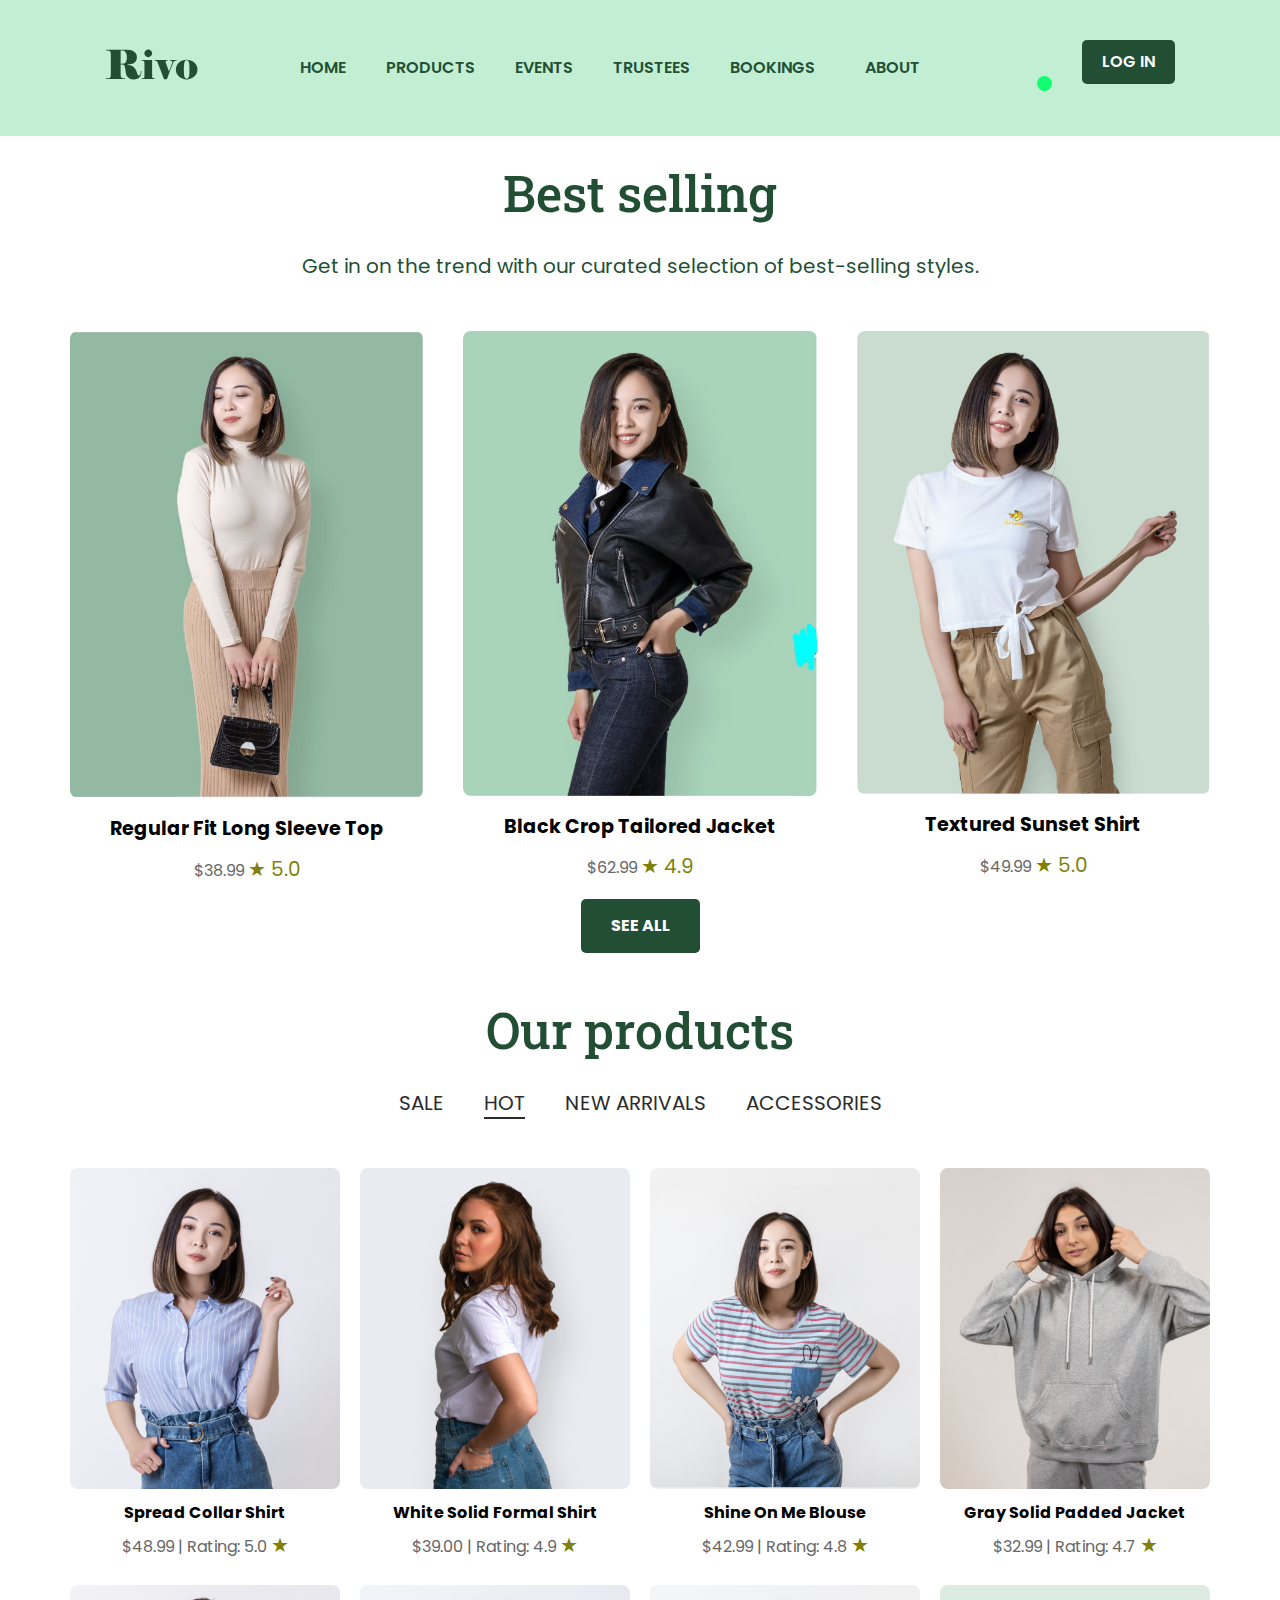
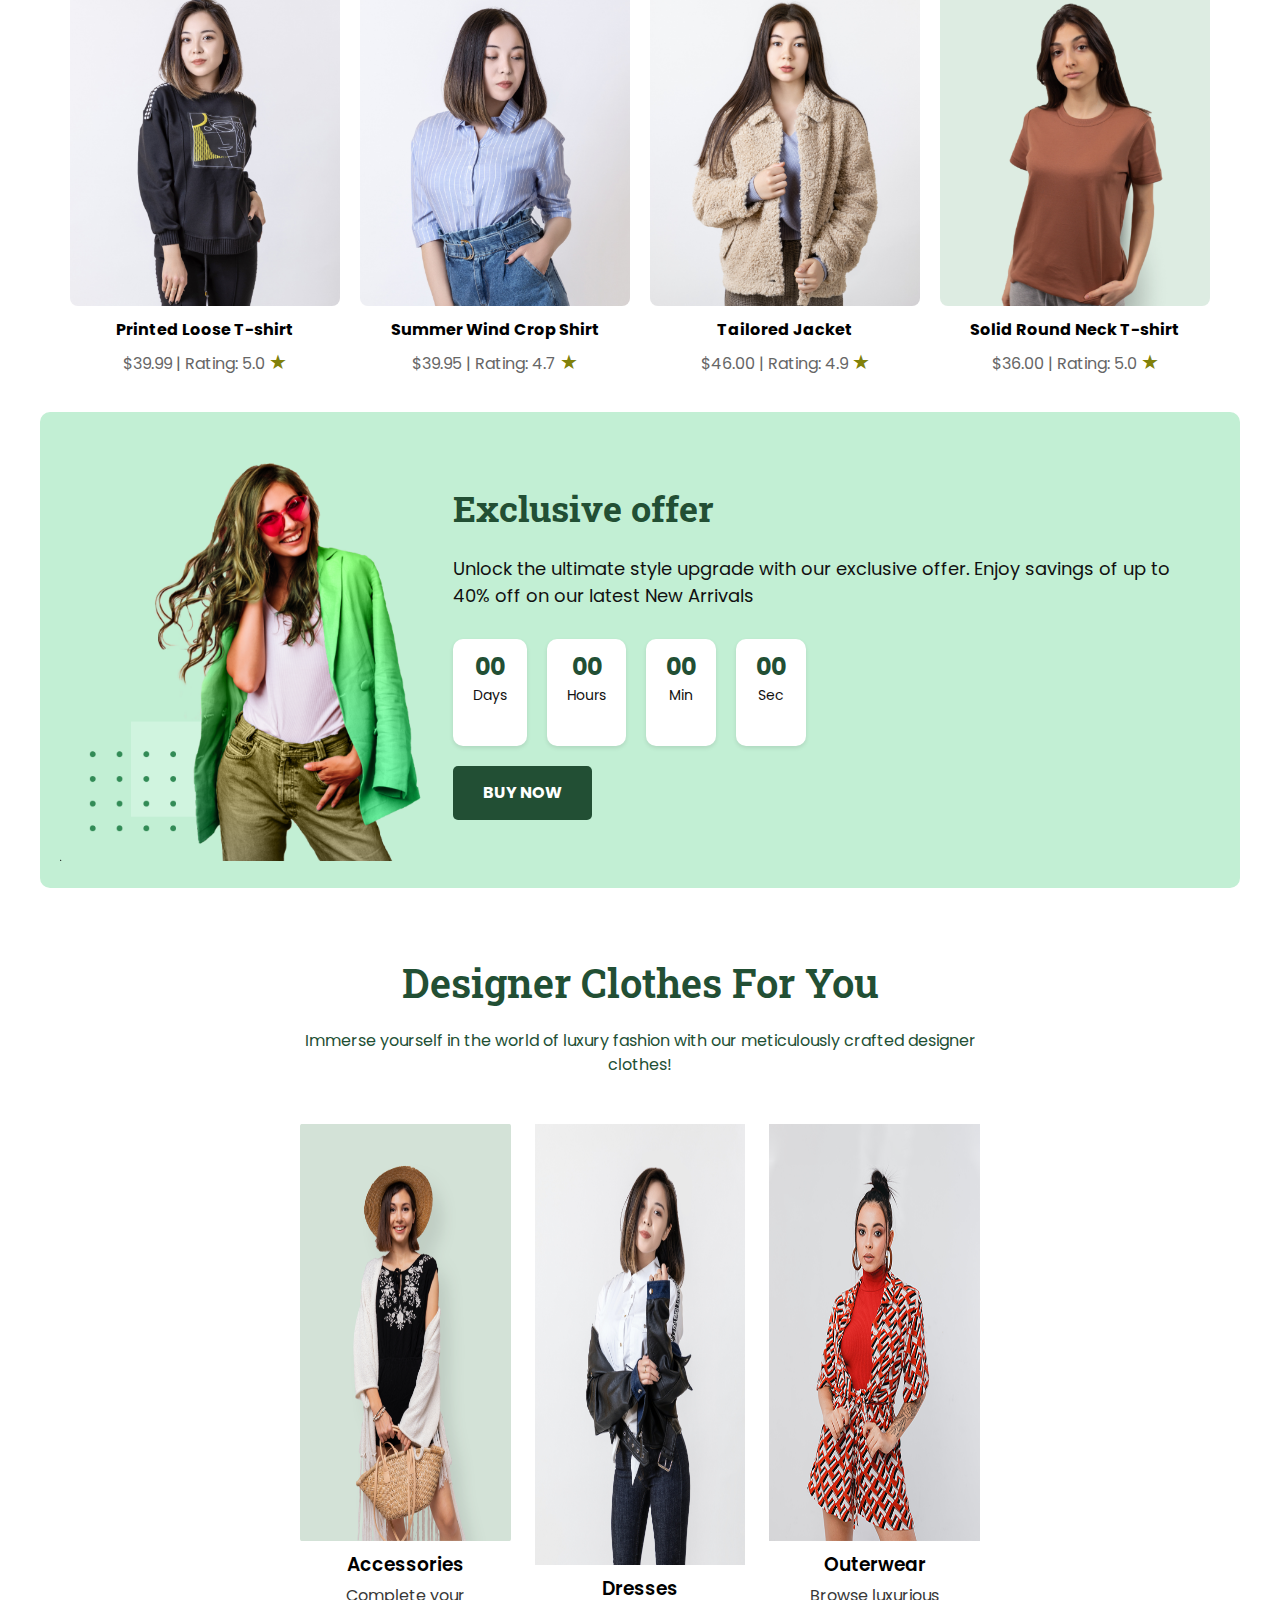
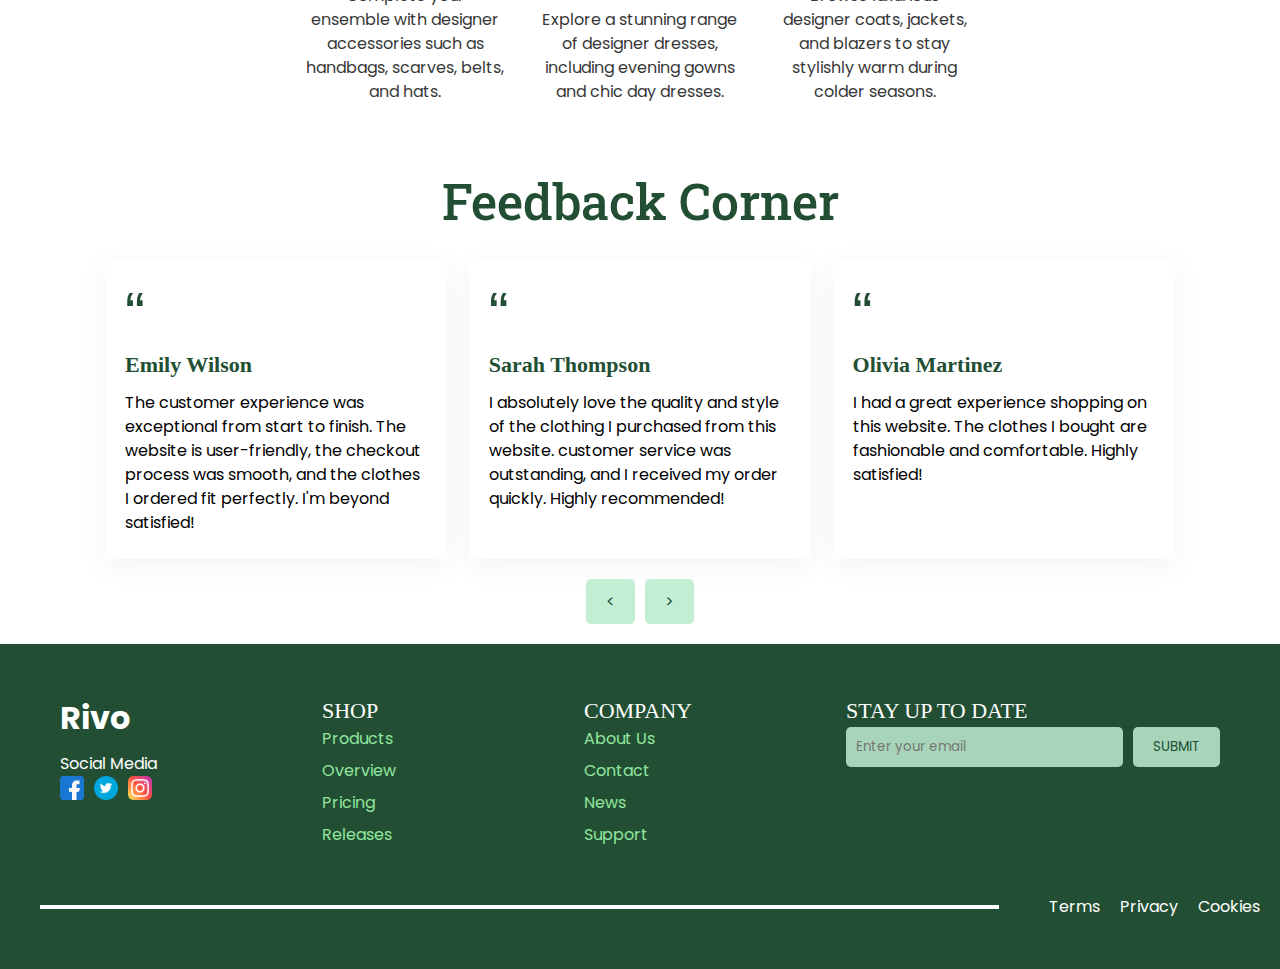
==== index.html @ 7104df8c "appointment page ready" ====
<!DOCTYPE html>
<html lang="en">
  <head>
    <meta charset="UTF-8" />
    <meta name="viewport" content="width=device-width, initial-scale=1.0" />
    <title>Fashion House Website</title>
    <link
      rel="stylesheet"
      href="https://cdnjs.cloudflare.com/ajax/libs/font-awesome/6.5.2/css/all.min.css"
      integrity="sha512-SnH5WK+bZxgPHs44uWIX+LLJAJ9/2PkPKZ5QiAj6Ta86w+fsb2TkcmfRyVX3pBnMFcV7oQPJkl9QevSCWr3W6A=="
      crossorigin="anonymous"
      referrerpolicy="no-referrer"
    />
    <!-- <link rel="stylesheet" href="css/inline.css" /> -->
    <link rel="stylesheet" href="css/styles.css" />

    <!-- <link rel="stylesheet" href="css/awesome.css" />
    <link rel="stylesheet" href="css/feedback-corner.css" /> -->
  </head>
  <body>
    <nav class="navbar">
      <div class="container">
        <div class="logo">
          <a href="index.html">
            <img src="images/Rivo.svg" alt="logo" />
          </a>
        </div>

        <div class="main-menu">
          <ul>
            <li><a href="index.html">Home</a></li>
            <li><a href="products.html">PRODUCTS</a></li>
            <li><a href="events.html">EVENTS</a></li>
            <li><a href="trustees.html">TRUSTEES</a></li>
            <li><a href="appointment.html">BOOKINGS</a></li>
            <li><a href="about.html">ABOUT</a></li>
          </ul>
        </div>

        <div class="main-menu">
          <ul>
            <li>
              <!--  -->
              <a class="bag-icon" href="#">
                <i class="fas fa-bag-shopping bag-icon-style"></i>
                <span class="notification-badge"></span>
              </a>
            </li>
            <li>
              <i class="fas fa-user"></i>
              <a class="btn" href="#"> Log In </a>
            </li>
          </ul>
        </div>

        <!-- Hamburger Button -->
        <button class="hamburger-button">
          <div class="hamburger-line"></div>
          <div class="hamburger-line"></div>
          <div class="hamburger-line"></div>
        </button>

        <!-- MOBILE RESPONSIVE NAVBAR DETAILS -->
        <div class="mobile-menu">
          <ul>
            <li><a href="index.html">Home</a></li>
            <li><a href="products.html">PRODUCTS</a></li>
            <li><a href="events.html">EVENTS</a></li>
            <li><a href="trustees.html">TRUSTEES</a></li>
            <li><a href="appointment.html">BOOKINGS</a></li>
            <li><a href="about.html">ABOUT</a></li>
            <li>
              <!-- <i class="fas fa-user"></i> -->
              <a class="btn" href="#"> Log In </a>
            </li>
          </ul>
        </div>
      </div>
    </nav>

    <!-- ---------------------------------- ABDULSAMOD SECTION - HERO ---------------------------------------- -->

    <!-- --------------------------------- BLESSING SECTION - BEST SELLING ------------------------------------------------- -->

    <header class="custom-header">
      <h1>Best selling</h1>
      <p>
        Get in on the trend with our curated selection of best-selling styles.
      </p>
    </header>
    <div class="best-selling">
      <div class="best-selling-list">
        <div class="best-selling-pro">
          <img src="images/best-1.png" alt="Regular Fit Long Sleeve Top" />
          <h2>Regular Fit Long Sleeve Top</h2>
          <p>$38.99 <span class="rating-star">★ 5.0</span></p>
        </div>
        <div class="best-selling-pro">
          <img src="images/best-2.png" alt="Black Crop Tailored Jacket" />
          <h2>Black Crop Tailored Jacket</h2>
          <p>$62.99 <span class="rating-star">★ 4.9</span></p>
        </div>
        <div class="best-selling-pro">
          <img src="images/best-3.PNG" alt="Textured Sunset Shirt" />
          <h2>Textured Sunset Shirt</h2>
          <p>$49.99 <span class="rating-star">★ 5.0</span></p>
        </div>
      </div>
      <div class="text-center">
        <a href="#" class="btn">See all</a>
      </div>
    </div>

    <!-- --------------------------------- ELIJAH SECTION - PRODUCTS DETAILS ------------------------------------------------- -->
    <!-- Custom header section for product categories -->
    <div class="custom-header">
      <h1>Our products</h1>
      <div class="custom-nav">
        <ul>
          <li><a href="#" data-category="sale">SALE</a></li>
          <li><a href="#" class="active" data-category="hot">HOT</a></li>
          <li><a href="#" data-category="new">NEW ARRIVALS</a></li>
          <li><a href="#" data-category="accessories">ACCESSORIES</a></li>
        </ul>
      </div>
    </div>

    <!-- Product list section -->
    <div class="productmain">
      <div class="product-list">
        <!-- Product 1 -->
        <div class="product">
          <img src="images/pix1.png" alt="Spread Collar Shirt" />
          <h2>Spread Collar Shirt</h2>
          <p>$48.99 | Rating: 5.0 <span class="rating-star">&#9733;</span></p>
        </div>
        <!-- Product 2 -->
        <div class="product">
          <img src="images/pix2.png" alt="White Solid Formal Shirt" />
          <h2>White Solid Formal Shirt</h2>
          <p>$39.00 | Rating: 4.9 <span class="rating-star">&#9733;</span></p>
        </div>
        <!-- Product 3 -->
        <div class="product">
          <img src="images/pix3.png" alt="Shine On Me Blouse" />
          <h2>Shine On Me Blouse</h2>
          <p>$42.99 | Rating: 4.8 <span class="rating-star">&#9733;</span></p>
        </div>
        <!-- Product 4 -->
        <div class="product">
          <img src="images/pix4.png" alt="Gray Solid Padded Jacket" />
          <h2>Gray Solid Padded Jacket</h2>
          <p>$32.99 | Rating: 4.7 <span class="rating-star">&#9733;</span></p>
        </div>
        <!-- Product 5 -->
        <div class="product">
          <img src="images/pix5.png" alt="Printed Loose T-shirt" />
          <h2>Printed Loose T-shirt</h2>
          <p>$39.99 | Rating: 5.0 <span class="rating-star">&#9733;</span></p>
        </div>
        <!-- Product 6 -->
        <div class="product">
          <img src="images/pix6.png" alt="Summer Wind Crop Shirt" />
          <h2>Summer Wind Crop Shirt</h2>
          <p>$39.95 | Rating: 4.7 <span class="rating-star">&#9733;</span></p>
        </div>
        <!-- Product 7 -->
        <div class="product">
          <img src="images/pix7.png" alt="Tailored Jacket" />
          <h2>Tailored Jacket</h2>
          <p>$46.00 | Rating: 4.9 <span class="rating-star">&#9733;</span></p>
        </div>
        <!-- Product 8 -->
        <div class="product">
          <img src="images/pix8.png" alt="Solid Round Neck T-shirt" />
          <h2>Solid Round Neck T-shirt</h2>
          <p>$36.00 | Rating: 5.0 <span class="rating-star">&#9733;</span></p>
        </div>
      </div>
    </div>

    <!-- --------------------------------- CLEO SECTION - EXCLUSIVE OFFERS ------------------------------------------------- -->

    <div class="exclusive-offer">
      <div class="offer-image">
        <img src="images/exclusive.png" alt="Exclusive Offer Image" />
      </div>
      <div class="offer-details">
        <h2>Exclusive offer</h2>
        <p>
          Unlock the ultimate style upgrade with our exclusive offer. Enjoy
          savings of up to 40% off on our latest New Arrivals
        </p>
        <div class="countdown-timer">
          <div class="time-box">
            <span id="days">00</span>
            <p>Days</p>
          </div>
          <div class="time-box">
            <span id="hours">00</span>
            <p>Hours</p>
          </div>
          <div class="time-box">
            <span id="minutes">00</span>
            <p>Min</p>
          </div>
          <div class="time-box">
            <span id="seconds">00</span>
            <p>Sec</p>
          </div>
        </div>
        <a href="#" class="btn">Buy Now</a>
      </div>
    </div>

    <!-- --------------------------------- AWESOME SECTION - DESIGNER CLOTHERS FOR YOU ------------------------------------------------- -->

    <section class="designer-clothes-container">
      <div class="designer-clothes-box">
        <div class="first-text">
          <h1>Designer Clothes For You</h1>
          <p>
            Immerse yourself in the world of luxury fashion with our
            meticulously crafted designer clothes!
          </p>
        </div>
        <div class="imagesandtexts">
          <div class="image1-text1">
            <div class="image1">
              <img src="images/fashion girl 1.png" alt="" />
            </div>
            <div class="text1">
              <h3>Accessories</h3>
              <p>
                Complete your ensemble with designer accessories such as
                handbags, scarves, belts, and hats.
              </p>
            </div>
          </div>
          <div class="image2-text2">
            <div class="image2">
              <img src="images/fashion girl 2.png" alt="" />
            </div>
            <div class="text2">
              <h3>Dresses</h3>
              <p>
                Explore a stunning range of designer dresses, including evening
                gowns and chic day dresses.
              </p>
            </div>
          </div>
          <div class="image3-text3">
            <div class="image3">
              <img src="images/fashion girl 3.png" alt="" />
            </div>
            <div class="text3">
              <h3>Outerwear</h3>
              <p>
                Browse luxurious designer coats, jackets, and blazers to stay
                stylishly warm during colder seasons.
              </p>
            </div>
          </div>
        </div>
      </div>
    </section>

    <!-- --------------------------------- CHARLES SECTION - FEEDBACK CENTER ------------------------------------------------- -->
    <section class="feedback-container">
      <h2 class="feedback-header_title">Feedback Corner</h2>

      <div class="feedback-content">
        <div class="feedback-item_container">
          <div class="feedback-item_content">
            <span class="feedback_quotation-mark">“</span>
            <p class="feedback_author">Emily Wilson</p>
            <p class="feedback_message">
              The customer experience was exceptional from start to finish. The
              website is user-friendly, the checkout process was smooth, and the
              clothes I ordered fit perfectly. I'm beyond satisfied!
            </p>
          </div>
        </div>

        <div class="feedback-item_container">
          <div class="feedback-item_content">
            <span class="feedback_quotation-mark">“</span>
            <p class="feedback_author">Sarah Thompson</p>
            <p class="feedback_message">
              I absolutely love the quality and style of the clothing I
              purchased from this website. customer service was outstanding, and
              I received my order quickly. Highly recommended!
            </p>
          </div>
        </div>

        <div class="feedback-item_container">
          <div class="feedback-item_content">
            <span class="feedback_quotation-mark">“</span>
            <p class="feedback_author">Olivia Martinez</p>
            <p class="feedback_message">
              I had a great experience shopping on this website. The clothes I
              bought are fashionable and comfortable. Highly satisfied!
            </p>
          </div>
        </div>
      </div>

      <div class="pagination-controls_container">
        <button id="prev-btn" class="pagination-btn_control">&lt;</button>
        <button id="next-btn" class="pagination-btn_control">&gt;</button>
      </div>
    </section>
    <!-- --------------------------------- FOOTER SECTION ------------------------------------------------- -->
    <footer class="footer">
      <div class="footer-container">
        <div class="footer-column">
          <h2 class="footer-logo">Rivo</h2>
          <p>Social Media</p>
          <div class="social-media-icons">
            <a href="#"><img src="images/facebook.png" alt="Facebook" /></a>
            <a href="#"><img src="images/twitter.png" alt="Twitter" /></a>
            <a href="#"><img src="images/instagram.png" alt="Instagram" /></a>
            <!-- Add more images for other social media platforms -->
          </div>
        </div>
        <div class="footer-column">
          <h3>SHOP</h3>
          <ul>
            <li><a href="#">Products</a></li>
            <li><a href="#">Overview</a></li>
            <li><a href="#">Pricing</a></li>
            <li><a href="#">Releases</a></li>
          </ul>
        </div>
        <div class="footer-column">
          <h3>COMPANY</h3>
          <ul>
            <li><a href="#">About Us</a></li>
            <li><a href="#">Contact</a></li>
            <li><a href="#">News</a></li>
            <li><a href="#">Support</a></li>
          </ul>
        </div>
        <div class="footer-column">
          <h3>STAY UP TO DATE</h3>
          <div class="subscribe-form">
            <input type="email" placeholder="Enter your email" />
            <button type="submit">SUBMIT</button>
          </div>
        </div>
      </div>
      <div class="footer-bottom">
        <hr class="footer-hr" />
        <div class="footer-links">
          <a href="#">Terms</a>
          <a href="#">Privacy</a>
          <a href="#">Cookies</a>
        </div>
      </div>
    </footer>

    <!-- The link to the JAVASCRIPT. To make it functional -->
    <!-- Modal -->

    <!-- Modal for image zoom -->
    <div id="imageModal" class="modal">
      <span class="close">&times;</span>
      <img class="modal-content" id="modalImage" />
      <div id="caption"></div>
    </div>

    <!-- JavaScript files -->
    <!-- <script src="js/app.js"></script> -->
    <script src="js/modal.js"></script>
    <!-- <script src="js/feedback-corner.js"></script> -->
    <script src="js/calendar.js"></script>
  </body>
</html>
---- css/styles.css ----
/* Combined CSS File */

/* Imports */
@import url("https://fonts.googleapis.com/css2?family=Poppins:ital,wght@0,100;0,200;0,300;0,400;0,500;0,600;0,700;0,800;0,900;1,100;1,200;1,300;1,400;1,500;1,600;1,700;1,800;1,900&display=swap");
@import url("https://fonts.googleapis.com/css2?family=Roboto+Slab:wght@100..900&display=swap");

/* Base Styles */
* {
  box-sizing: border-box;
  margin: 0;
  padding: 0;
  font-family: "Poppins", sans-serif;
}

:root {
  --primary-color: #224f34;
  --light-color: #f4f4f6;
  --dark-color: #111;
}

body {
  font-family: "Poppins", sans-serif;
  font-size: 16px;
  line-height: 1.5;
  overflow-x: hidden;
}

/* Custom Header */
.custom-header {
  text-align: center;
  padding: 20px;
  background-color: #ffffff;
  font-family: "Roboto Slab", serif;
  font-size: 20px;
  color: #224f34;
}

.custom-header h1 {
  text-align: center;
  font-weight: 500;
  color: var(--primary-color);
  font-size: 50px;
  font-family: "Roboto Slab", sans-serif;
  margin-bottom: 20px;
}

/* Navigation */
.custom-nav ul {
  list-style: none;
  padding: 10;
  margin: 15px 0 0 0;
  display: flex;
  justify-content: center;
}

.custom-nav ul li {
  margin: 0 20px;
}

.custom-nav ul li a {
  text-decoration: none;
  color: #2b2b2b;
  font-weight: normal;
}

.custom-nav ul li a.active,
.custom-nav ul li a:hover {
  color: #2b2b2b;
  border-bottom: 2px solid #2b2b2b;
}

/* Rating Star */
.rating-star {
  color: rgb(129, 129, 10);
  font-size: 20px;
}

/* Best Selling */
.best-selling {
  padding: 20px;
  max-width: 1200px;
  margin: 0 auto;
}

.best-selling-list {
  display: grid;
  grid-template-columns: repeat(3, 1fr);
  row-gap: 20px;
  column-gap: 20px;
  text-align: center;
}

.best-selling-pro {
  background-color: #ffffff;
  border-radius: 8px;
  padding: 10px;
}

.best-selling-pro img {
  max-width: 100%;
  height: auto;
  border-radius: 8px;
  cursor: pointer;
}

.best-selling-pro h2 {
  font-size: 1.2em;
  margin: 10px 0;
}

.best-selling-pro p {
  margin: 5px 0;
  color: #666666;
}

/* Product Main */
.productmain {
  padding: 20px;
  max-width: 1200px;
  margin: 0 auto;
}

.product-list {
  display: grid;
  grid-template-columns: repeat(4, 1fr);
  row-gap: 0px;
  column-gap: 0px;
}

.product {
  background-color: #ffffff;
  border-radius: 0px;
  padding: 10px;
  text-align: center;
}

.product img {
  max-width: 100%;
  height: auto;
  border-radius: 8px;
  cursor: pointer;
}

.product h2 {
  font-size: 1em;
  margin: 5px 0;
}

.product p {
  margin: 5px 0;
  color: #666666;
}

/* Modal Styles */
.modal {
  display: none;
  position: fixed;
  z-index: 1;
  padding-top: 60px;
  left: 0;
  top: 0;
  width: 100%;
  height: 100%;
  overflow: auto;
  background-color: rgb(0, 0, 0);
  background-color: rgba(0, 0, 0, 0.9);
}

.modal-content {
  margin: auto;
  display: block;
  width: 80%;
  max-width: 700px;
}

/* Rotate Images */
.rotate {
  animation: rotate 0.5s linear forwards;
}

@keyframes rotate {
  from {
    transform: rotateY(0deg);
  }
  to {
    transform: rotateY(360deg);
  }
}

#caption {
  margin: auto;
  display: block;
  width: 80%;
  max-width: 700px;
  text-align: center;
  color: #ccc;
  padding: 10px 0;
}

.modal-content,
#caption {
  animation-name: zoom;
  animation-duration: 0.6s;
}

@keyframes zoom {
  from {
    transform: scale(0);
  }
  to {
    transform: scale(1);
  }
}

.close {
  position: absolute;
  top: 15px;
  right: 35px;
  color: #f1f1f1;
  font-size: 40px;
  font-weight: bold;
  transition: 0.3s;
}

.close:hover,
.close:focus {
  color: #bbb;
  text-decoration: none;
  cursor: pointer;
}

/* Links */
a {
  text-decoration: none;
  color: var(--primary-color);
}

ul {
  list-style: none;
}

img {
  max-width: 100%;
}

/* Navbar */
.navbar {
  background: #c2efd4;
  padding: 40px;
}

.navbar .container {
  display: flex;
  justify-content: space-between;
  align-items: center;
}

.navbar .main-menu ul {
  display: flex;
}

.navbar ul li a {
  padding: 10px 20px;
  display: block;
  text-transform: uppercase;
  font-weight: 600;
  transition: 0.5s;
}

.navbar ul li a:hover {
  color: var(--primary-color);
}

.navbar ul li a i {
  margin-right: 10px;
}

.navbar ul li:last-child a {
  margin-left: 10px;
}

/* Utility Classes */
.container {
  max-width: 1100px;
  margin: 0 auto;
  padding: 0 15px;
}

.container-sm {
  max-width: 800px;
  margin: 0 auto;
  padding: 0 15px;
}

/* Card */
.card {
  background: #fff;
  color: #000;
  border-radius: 10px;
  padding: 20px;
}

/* Shopping Bag */
.bag-icon {
  position: relative;
  display: inline-block;
}

.bag-icon-style {
  font-size: 24px;
}

.notification-badge {
  position: absolute;
  bottom: 5px;
  right: 20px;
  background-color: #10ff70;
  color: white;
  border-radius: 50%;
  width: 15px;
  height: 15px;
  display: flex;
  justify-content: center;
  align-items: center;
  font-size: 12px;
  font-weight: bold;
}

/* Buttons */
.btn {
  display: inline-block;
  justify-content: center;
  align-items: center;
  padding: 13px 20px;
  background: transparent;
  border: 2px solid #224f34;
  color: #224f34;
  text-transform: uppercase;
  font-weight: 600;
  text-decoration: none;
  cursor: pointer;
  text-align: center;
  transition: 0.5s;
}

.btn:hover {
  opacity: 0.8;
}

.btn-primary {
  background: var(--primary-color);
  color: #fff;
}

.btn-dark {
  background: var(--dark-color);
  color: #fff;
}

.btn-block {
  display: block;
  width: 100%;
}

/* Text Classes */
.text-xxl {
  font-size: 3rem;
  line-height: 1.2;
  font-weight: 600;
  margin: 40px 0 20px;
}

.text-xl {
  font-size: 2.2rem;
  line-height: 1.4;
  font-weight: normal;
  margin: 40px 0 20px;
}

.text-lg {
  font-size: 1.8rem;
  line-height: 1.4;
  font-weight: normal;
  margin: 30px 0 20px;
}

.text-md {
  font-size: 1.2rem;
  line-height: 1.4;
  font-weight: normal;
  margin: 20px 0 10px;
}

.text-sm {
  font-size: 0.9rem;
  line-height: 1.4;
  font-weight: normal;
  margin: 10px 0 5px;
}

.text-center {
  text-align: center;
}

/* Background */
.bg-primary {
  background: var(--primary-color);
  color: #fff;
}

.bg-light {
  background: var(--light-color);
  color: #333;
}

.bg-dark {
  background: var(--dark-color);
  color: #fff;
}

.bg-black {
  background: #000;
  color: #fff;
}

/* Hamburger Button */
.hamburger-button {
  display: none;
  background: none;
  border: none;
  cursor: pointer;
  padding: 10px;
  z-index: 1000;
}

.hamburger-button .hamburger-line {
  width: 30px;
  height: 3px;
  background: #333;
  margin: 6px 0;
}

/* Mobile Menu */
.mobile-menu {
  position: fixed;
  top: 0;
  right: -300px;
  width: 250px;
  height: 100%;
  z-index: 100;
  background: #fff;
  box-shadow: 0px 0px 10px rgba(0, 0, 0, 0.2);
  transition: right 0.3s ease-in-out;
}

.mobile-menu.active {
  right: 0;
}

.mobile-menu ul {
  margin-top: 100px;
  padding-right: 10px;
}

.mobile-menu ul li {
  margin: 10px 0;
}

.mobile-menu ul li a {
  font-size: 20px;
  transition: 0.3s;
}

/* Media Queries */
@media (max-width: 960px) {
  .text-xxl {
    font-size: 2.5rem;
  }

  .best-selling-list {
    grid-template-columns: repeat(2, 1fr);
  }

  .best-selling h2 {
    font-size: 1.1em;
  }

  .exclusive-offer {
    padding: 20px;
  }

  .offer-details h2 {
    font-size: 28px;
  }

  .offer-details p {
    font-size: 16px;
  }

  .time-box {
    padding: 10px;
  }

  .time-box span {
    font-size: 20px;
  }

  .time-box p {
    font-size: 12px;
  }
}

@media (max-width: 500px) {
  .exclusive-offer {
    flex-direction: column;
    padding: 20px;
  }

  .offer-image,
  .offer-details {
    flex: 1;
    min-width: 100%;
    text-align: center;
  }

  .offer-details h2 {
    font-size: 24px;
  }

  .offer-details p {
    font-size: 14px;
  }

  .time-box {
    padding: 5px;
  }

  .time-box span {
    font-size: 18px;
  }

  .time-box p {
    font-size: 10px;
  }
}

/* FOOTER CSS */
.footer {
  background-color: #224f34;
  color: white;
  padding: 50px 20px;
}

.footer-container {
  display: flex;
  justify-content: space-between;
  max-width: 1200px;
  margin: 0 auto;
}

.footer-column {
  flex: 1;
  margin: 0 20px;
}

.footer-logo {
  font-size: 2rem;
  margin-bottom: 10px;
}

.footer h3 {
  font-family: "Roboto Serif", serif;
  font-size: 22px;
  font-weight: 500;
  color: #ffffff;
}

.footer ul {
  list-style: none;
  padding: 0;
}

.footer ul li {
  margin-bottom: 8px;
}

.footer ul li a {
  color: rgb(146, 230, 158);
  font-size: 1rem;
  text-decoration: none;
}

.footer ul li a:hover {
  text-decoration: underline;
}

.social-media-icons {
  display: flex;
  gap: 10px;
}

.footer-bottom-links {
  justify-content: center;
}

.footer-bottom {
  display: flex;
  align-items: center;
  justify-content: space-between;
  padding-top: 20px;
  margin-top: 20px;
}

.footer-hr {
  flex-grow: 1;
  border: none;
  border-top: 4px solid white;
  margin-left: 20px;
  margin-right: 50px;
}

.footer-links {
  display: flex;
  align-items: flex-start;
  gap: 20px;
}

.social-media-icons a {
  color: white;
  font-size: 20px;
}

.subscribe-form {
  display: flex;
  gap: 10px;
}

.subscribe-form input {
  padding: 10px;
  border: none;
  border-radius: 5px;
  flex: 1;
  background-color: #a8d5ba;
  color: #224f34;
}

.subscribe-form button {
  padding: 10px 20px;
  border: none;
  border-radius: 5px;
  background-color: #a8d5ba;
  color: #224f34;
  cursor: pointer;
}

.footer-bottom a {
  color: white;
  text-decoration: none;
}

.footer-bottom a:hover {
  text-decoration: underline;
}

.social-media-icons {
  display: flex;
  gap: 10px;
  justify-content: left;
}

.social-media-icons img {
  max-width: 100%;
  height: auto;
  width: 24px;
}

.exclusive-offer {
  display: flex;
  align-items: center;
  justify-content: center;
  background-color: #c2efd4;
  padding: 50px;
  border-radius: 10px;
  padding: 20px;
  max-width: 1200px;
  margin: 0 auto;
}

.offer-image {
  flex: 1;
}

.offer-image img {
  max-width: 100%;
  border-radius: 0px 0px;
}

.offer-details {
  flex: 2;
  padding: 20px;
}

.offer-details h2 {
  font-family: "Roboto Slab", serif;
  color: var(--primary-color);
  font-size: 36px;
  margin-bottom: 20px;
}

.offer-details p {
  font-size: 18px;
  color: var(--dark-color);
  margin-bottom: 30px;
}

.countdown-timer {
  display: flex;
  gap: 20px;
  margin-bottom: 20px;
}

.time-box {
  background-color: #ffffff;
  border-radius: 10px;
  padding: 10px 20px;
  text-align: center;
  box-shadow: 0 2px 4px rgba(0, 0, 0, 0.1);
}

.time-box span {
  font-size: 24px;
  font-weight: bold;
  color: var(--primary-color);
}

.time-box p {
  font-size: 14px;
  color: var(--dark-color);
}

@media (max-width: 670px) {
  .navbar .main-menu {
    display: none;
  }

  .navbar .hamburger-button {
    display: block;
  }

  .hero .container {
    background: url("../images/hero-bg-mobile.png") no-repeat;
    background-size: 350px 400px;
    background-position: bottom;
    height: 770px;
  }

  .hero .hero-content,
  .hero .hero-text {
    width: 100%;
    text-align: center;
  }

  .hero .hero-buttons .btn {
    margin-bottom: 10px;
    display: block;
    width: 100%;
  }

  .testimonials .testimonials-heading {
    max-width: 100%;
    text-align: center;
  }

  .testimonials .testimonials-grid,
  .pricing .pricing-grid,
  .footer .footer-grid {
    grid-template-columns: 1fr;
  }

  .footer .card {
    margin-right: 0;
  }

  .footer .footer-grid > div {
    text-align: center;
  }

  .text-xl {
    font-size: 1.9rem;
  }

  .text-lg {
    font-size: 1.5rem;
  }

  .text-md {
    font-size: 1.1rem;
  }

  .custom-header {
    font-size: 1em;
    padding: 10px;
  }

  .custom-nav ul {
    margin: 5px 0;
  }

  .custom-nav ul li {
    margin: 0 5px;
  }

  .footer-column {
    flex: 1 0 100%;
    margin: 20px 0;
  }

  .subscribe-form input {
    width: 100%;
    font-size: 14px;
    padding: 8px;
  }

  .best-selling-list {
    grid-template-columns: 1fr;
  }

  .best-selling {
    padding: 15px;
  }
}

/* Main */
main {
  padding: 20px;
}

.container h1 {
  text-align: center;
  margin-bottom: 20px;
  font-size: 36px;
  color: var(--primary-color);
}

/* Calendar */
.calendar-header {
  display: flex;
  justify-content: center;
  align-items: center;
  margin-bottom: 20px;
}

.calendar-header h2 {
  margin: 0 20px;
  font-size: 24px;
  color: var(--primary-color);
}

.btn-nav {
  background: none;
  border: none;
  font-size: 24px;
  cursor: pointer;
  color: var(--primary-color);
}

#calendar {
  display: grid;
  grid-template-columns: repeat(7, 1fr);
  gap: 10px;
  margin-bottom: 20px;
  text-align: center;
}

#calendar div {
  padding: 20px;
  background-color: var(--light-color);
  cursor: pointer;
  border-radius: 5px;
}

#calendar .header {
  font-weight: bold;
  color: var(--primary-color);
}

#calendar .day {
  min-height: 100px;
  display: flex;
  align-items: center;
  justify-content: center;
}

#calendar .empty {
  background-color: transparent;
  cursor: default;
}

#calendar .selected {
  background-color: var(--primary-color);
  color: #ffffff;
}

#calendar .disabled {
  background-color: #ddd;
  color: #aaa;
  cursor: not-allowed;
}

.hidden {
  display: none;
}

#appointment-details {
  background-color: var(--light-color);
  padding: 20px;
  border-radius: 5px;
  margin-top: 20px;
}

#appointment-details h2 {
  font-size: 24px;
  color: var(--primary-color);
  margin-bottom: 20px;
}

#time-slots {
  margin-bottom: 20px;
}

.time-slot {
  display: flex;
  justify-content: space-between;
  align-items: center;
  padding: 10px;
  margin-bottom: 10px;
  background-color: #ffffff;
  border: 1px solid #ccc;
  border-radius: 5px;
}

.time-slot button {
  padding: 10px 20px;
  background-color: var(--secondary-color);
  color: #ffffff;
  border: none;
  border-radius: 5px;
  cursor: pointer;
}

form {
  display: flex;
  flex-direction: column;
}

form label {
  margin-bottom: 5px;
}

form input {
  margin-bottom: 10px;
  padding: 10px;
  border: 1px solid #ccc;
  border-radius: 5px;
}

form button {
  padding: 10px;
  background-color: var(--primary-color);
  color: #ffffff;
  border: none;
  border-radius: 5px;
  cursor: pointer;
}

.btn {
  display: inline-block;
  padding: 15px 30px;
  background-color: var(--primary-color);
  color: #ffffff;
  border: none;
  border-radius: 5px;
  text-transform: uppercase;
  font-weight: bold;
  cursor: pointer;
  text-align: center;
  transition: background-color 0.3s;
}

.btn:hover {
  background-color: #1e3f2d;
}

/* Feedback Corner */
.feedback-container {
  max-width: 1100px;
  margin: 0 auto;
  padding: 0 15px;
  margin-top: auto;
  margin-bottom: 20px;
  flex-direction: column;
}

.feedback-header_title {
  text-align: center;
  font-weight: 500;
  color: var(--primary-color);
  font-size: 50px;
  font-family: "Roboto Slab", sans-serif;
  margin-bottom: 20px;
}

.feedback-content {
  display: flex;
  flex-wrap: wrap;
  gap: 20px;
  justify-content: space-between;
}

.feedback-item_container {
  width: 32%;
  height: 300px;
  padding: 20px;
  border-radius: 3px 0px 0px 0px;
  background: #ffffff;
  box-shadow: 0px 7px 30px 0px #0000000d;
  display: flex;
  flex-direction: column;
}

.feedback-item_content {
  flex-direction: column;
}

.feedback_quotation-mark {
  font-family: "Arial Rounded MT Bold", sans-serif;
  font-size: 60px;
  font-weight: 400;
  line-height: 69.43px;
  color: #224f34;
}

.feedback_author {
  font-family: "Roboto Serif", serif;
  font-size: 22px;
  font-weight: 600;
  color: #224f34;
}

.feedback_message {
  font-size: 16px;
  margin-top: 10px;
}

.pagination-controls_container {
  display: flex;
  justify-content: center;
  align-items: center;
  margin-top: 20px;
}

.pagination-btn_control {
  background-color: #c2efd4;
  color: var(--primary-color);
  border: none;
  border-radius: 5px;
  padding: 10px 20px;
  margin: 0 5px;
  cursor: pointer;
  font-size: 16px;
  transition: background-color 0.3s;
}

.pagination-btn_control:hover {
  background-color: #c2efd4;
}

.pagination-btn_control:disabled {
  background-color: #c2efd4;
  cursor: not-allowed;
}

/* Media Queries for Feedback Corner */
@media (max-width: 1200px) {
  .feedback-item_container {
    width: 48%;
    height: 250px;
  }
}

@media (max-width: 768px) {
  .feedback-header_title {
    font-size: 40px;
  }

  .feedback-item_container {
    width: 100%;
    height: auto;
    margin-bottom: 20px;
  }
}

@media (max-width: 480px) {
  .feedback-header_title {
    font-size: 30px;
  }

  .feedback-item_container {
    padding: 15px;
  }

  .feedback_quotation-mark {
    font-size: 40px;
  }

  .feedback_author {
    font-size: 18px;
  }

  .feedback_message {
    font-size: 12px;
  }
}

/* Designer Clothes */
.designer-clothes-container {
  width: 100%;
  height: 100%;
  padding: 50px 300px;
}

.designer-clothes-box {
  width: 100%;
  height: 776px;
  display: flex;
  flex-direction: column;
  justify-content: center;
  gap: 2rem;
}

.first-text {
  width: 100%;
  height: fit-content;
  display: flex;
  gap: 1rem;
  align-items: center;
  flex-direction: column;
  padding: 15px 0;
}

.first-text h1 {
  color: var(--primary-color);
  font-weight: 600;
  font-size: medium;
  font-size: 40px;
  font-family: "roboto slab";
  text-align: center;
}

.first-text p {
  color: var(--primary-color);
  text-align: center;
  font-family: "Poppins";
}

.imagesandtexts {
  width: 100%;
  height: 100%;
  display: flex;
  justify-content: space-between;
}

.image1-text1,
.image2-text2,
.image3-text3 {
  width: 31%;
  height: 100%;
  display: flex;
  flex-direction: column;
}

.image1,
.image2,
.image3 {
  width: 100%;
  height: 75%;
}

.image1 img,
.image2 img,
.image3 img {
  width: 100%;
  height: 100%;
}

.text1,
.text2,
.text3 {
  display: flex;
  flex-direction: column;
  align-items: center;
  gap: 5px;
  padding: 10px 0;
}

.text1 h3,
.text2 h3,
.text3 h3 {
  font-weight: 600;
}

.text1 p,
.text2 p,
.text3 p {
  text-align: center;
  font-weight: medium;
  color: #373737;
  padding: 0 5px;
}

/* Media Queries for Designer Clothes */
@media (max-width: 1168px),
  @media (max-width: 960px),
  @media (max-width: 900px) {
  .designer-clothes-container {
    padding: 50px 40px;
  }
}

@media (max-width: 670px) {
  .designer-clothes-container {
    padding: 50px 40px;
  }

  .imagesandtexts {
    width: 100%;
    height: 50%;
    display: flex;
    justify-content: space-between;
  }
}

@media (max-width: 500px) {
  .designer-clothes-container {
    padding: 50px 40px;
    height: 100%;
    width: 100%;
  }

  .designer-clothes-box {
    width: 100%;
    height: 100%;
    display: flex;
    flex-direction: column;
    justify-content: center;
    gap: 2rem;
  }

  .imagesandtexts {
    width: 100%;
    height: 100%;
    display: flex;
    flex-direction: column;
    justify-content: space-between;
    gap: 5rem;
    align-items: center;
  }

  .image1-text1,
  .image2-text2,
  .image3-text3 {
    width: 100%;
    height: 100%;
    display: flex;
    flex-direction: column;
  }
}
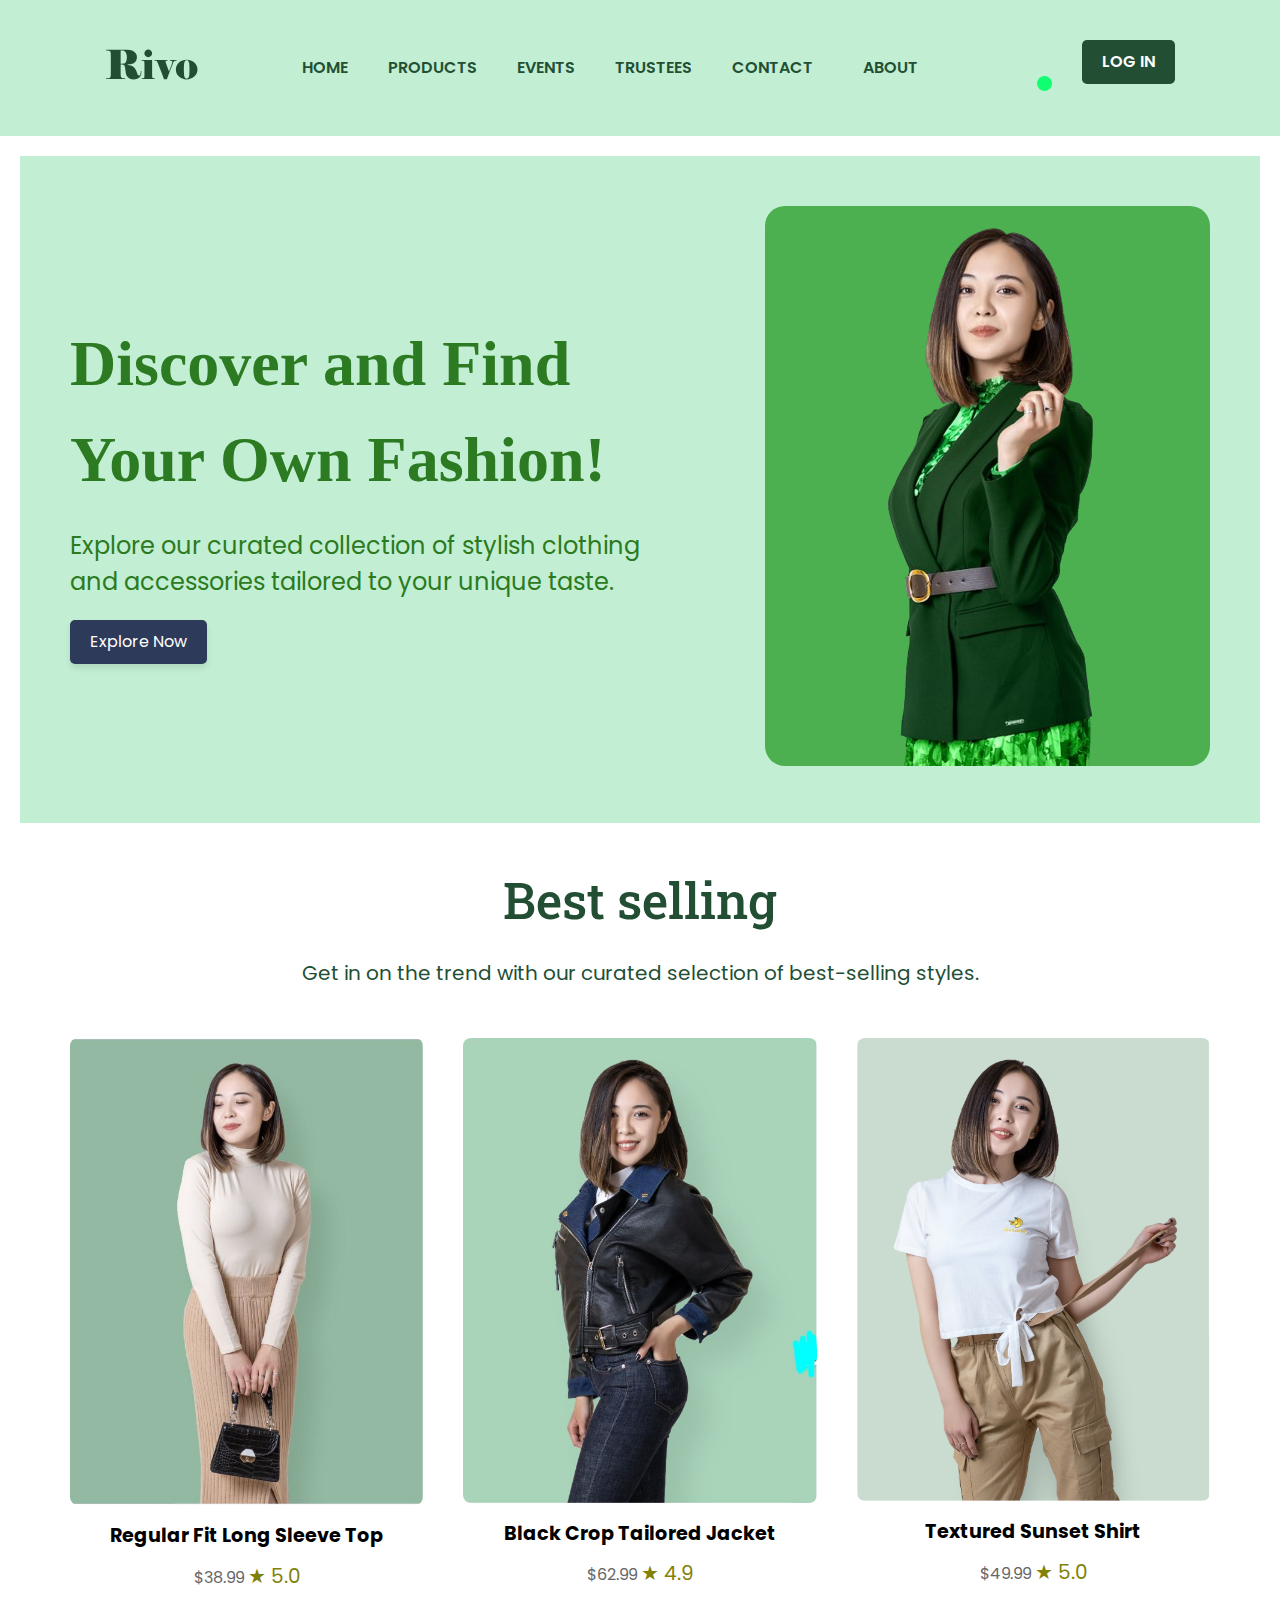
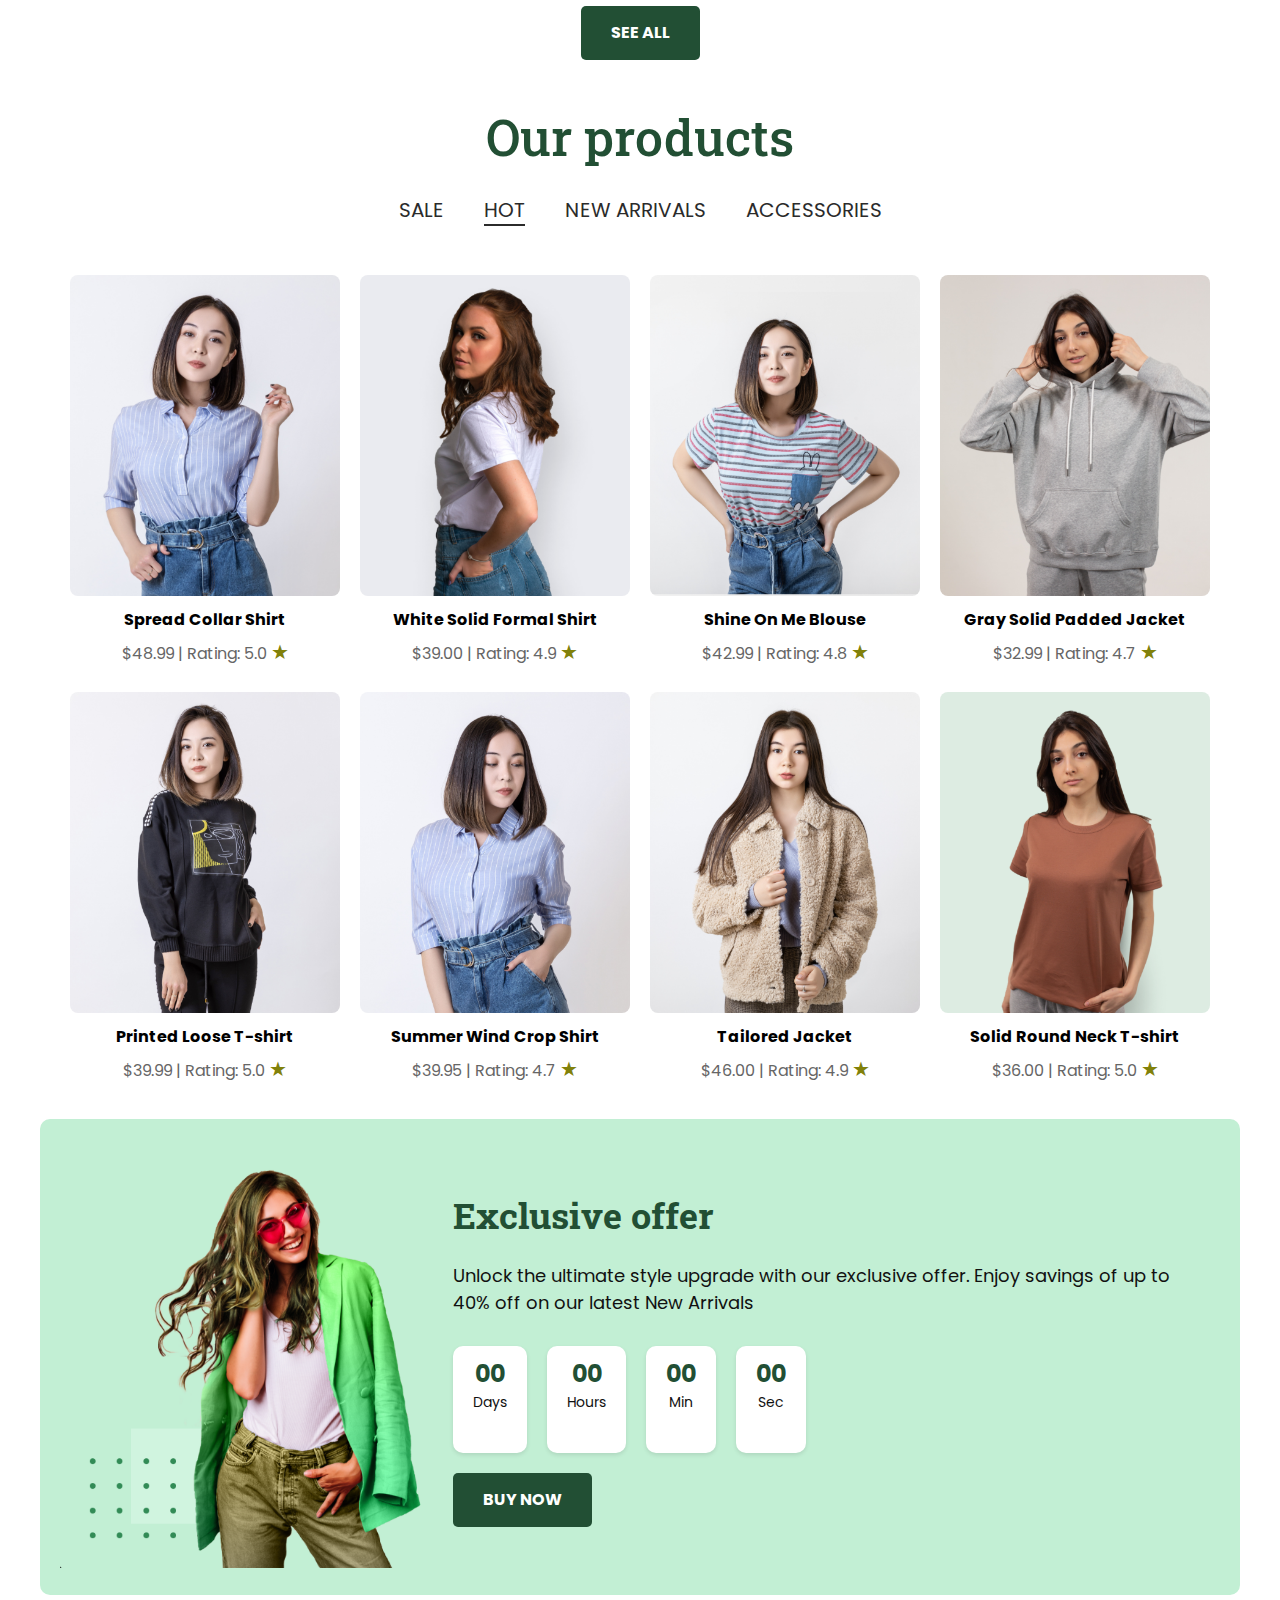
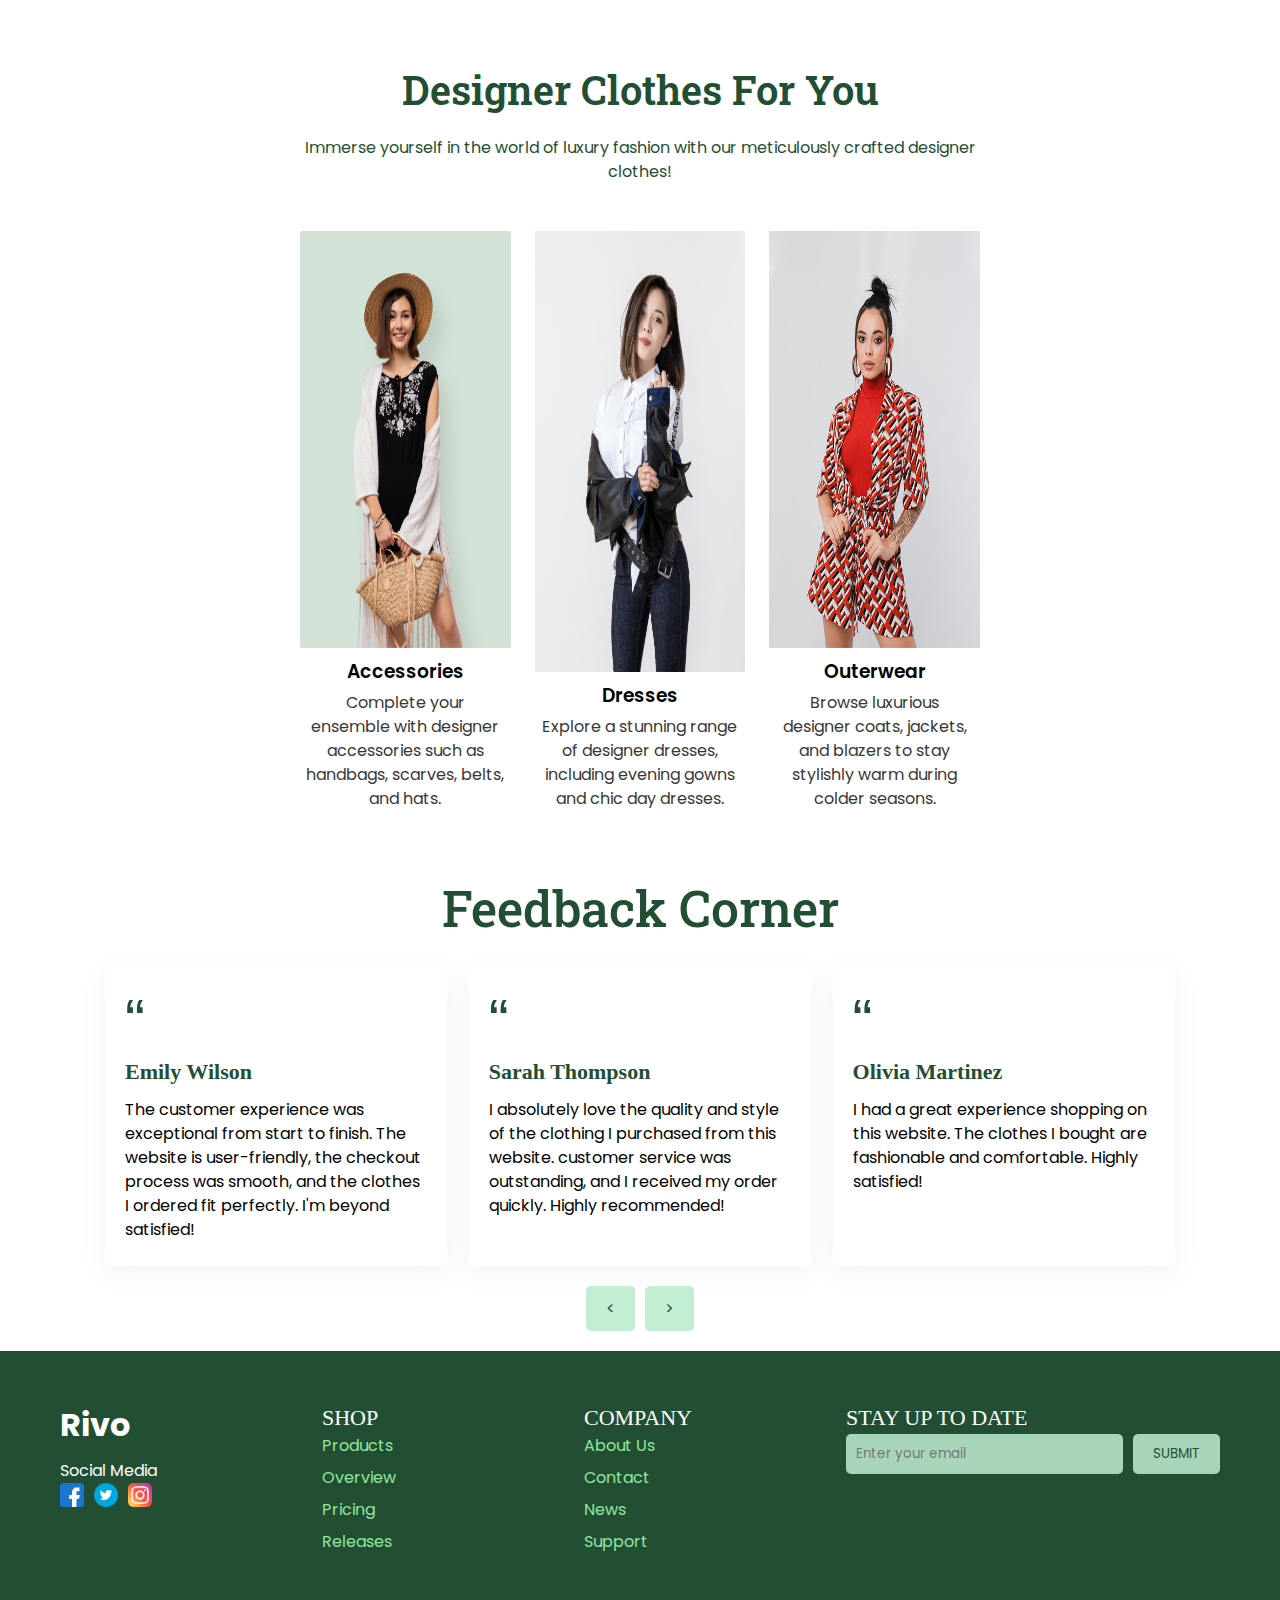
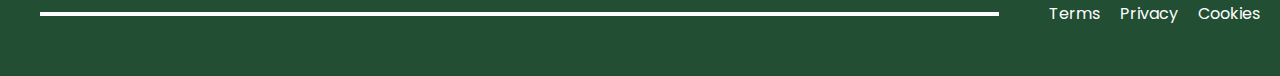
==== commit c6980243: "Made the changes to newsamod" ====
--- a/index.html
+++ b/index.html
@@ -11,11 +11,11 @@
       crossorigin="anonymous"
       referrerpolicy="no-referrer"
     />
-    <!-- <link rel="stylesheet" href="css/inline.css" /> -->
     <link rel="stylesheet" href="css/styles.css" />
 
-    <!-- <link rel="stylesheet" href="css/awesome.css" />
-    <link rel="stylesheet" href="css/feedback-corner.css" /> -->
+    <link rel="stylesheet" href="css/awesome.css">
+    <link rel="stylesheet" href="css/feedback-corner.css" />
+    <link rel="stylesheet" href="css/samodstyle.css">
   </head>
   <body>
     <nav class="navbar">
@@ -29,11 +29,11 @@
         <div class="main-menu">
           <ul>
             <li><a href="index.html">Home</a></li>
-            <li><a href="products.html">PRODUCTS</a></li>
-            <li><a href="events.html">EVENTS</a></li>
-            <li><a href="trustees.html">TRUSTEES</a></li>
-            <li><a href="appointment.html">BOOKINGS</a></li>
-            <li><a href="about.html">ABOUT</a></li>
+            <li> <a href="products.html">PRODUCTS</a> </li>
+            <li> <a href="events.html">EVENTS</a></li>
+            <li> <a href="trustees.html">TRUSTEES</a> </li>
+            <li> <a href="contact.html">CONTACT</a> </li>
+            <li> <a href="about.html">ABOUT</a> </li>
           </ul>
         </div>
 
@@ -47,7 +47,7 @@
               </a>
             </li>
             <li>
-              <i class="fas fa-user"></i>
+              <!-- <i class="fas fa-user"></i> -->
               <a class="btn" href="#"> Log In </a>
             </li>
           </ul>
@@ -63,12 +63,23 @@
         <!-- MOBILE RESPONSIVE NAVBAR DETAILS -->
         <div class="mobile-menu">
           <ul>
-            <li><a href="index.html">Home</a></li>
-            <li><a href="products.html">PRODUCTS</a></li>
-            <li><a href="events.html">EVENTS</a></li>
-            <li><a href="trustees.html">TRUSTEES</a></li>
-            <li><a href="appointment.html">BOOKINGS</a></li>
-            <li><a href="about.html">ABOUT</a></li>
+            <li>
+              <a href="index.html">Home</a>
+            </li>
+            <li>
+              <a href="#">SHOP</a>
+            </li>
+            <li>
+              <a href="#">Features</a>
+            </li>
+
+            <li>
+              <a href="#">Contact</a>
+            </li>
+
+            <li>
+              <a href="#">About</a>
+            </li>
             <li>
               <!-- <i class="fas fa-user"></i> -->
               <a class="btn" href="#"> Log In </a>
@@ -79,29 +90,38 @@
     </nav>
 
     <!-- ---------------------------------- ABDULSAMOD SECTION - HERO ---------------------------------------- -->
-
+    <main>
+      <section class="samod-section">
+          <div class="samod-text">
+              <h1>Discover and Find Your Own Fashion!</h1>
+              <p>Explore our curated collection of stylish clothing and accessories tailored to your unique taste.</p>
+              <a href="#" class="explore-button">Explore Now</a>
+          </div>
+          <div class="samod-image">
+              <img src="images/greenmodel.png" alt="Fashion model">
+          </div>
+      </section>
+  </main>
     <!-- --------------------------------- BLESSING SECTION - BEST SELLING ------------------------------------------------- -->
 
     <header class="custom-header">
       <h1>Best selling</h1>
-      <p>
-        Get in on the trend with our curated selection of best-selling styles.
-      </p>
+      <p>Get in on the trend with our curated selection of best-selling styles.</p>
     </header>
     <div class="best-selling">
       <div class="best-selling-list">
         <div class="best-selling-pro">
-          <img src="images/best-1.png" alt="Regular Fit Long Sleeve Top" />
+          <img src="images/best-1.png" alt="Regular Fit Long Sleeve Top">
           <h2>Regular Fit Long Sleeve Top</h2>
           <p>$38.99 <span class="rating-star">★ 5.0</span></p>
         </div>
         <div class="best-selling-pro">
-          <img src="images/best-2.png" alt="Black Crop Tailored Jacket" />
+          <img src="images/best-2.png" alt="Black Crop Tailored Jacket">
           <h2>Black Crop Tailored Jacket</h2>
           <p>$62.99 <span class="rating-star">★ 4.9</span></p>
         </div>
         <div class="best-selling-pro">
-          <img src="images/best-3.PNG" alt="Textured Sunset Shirt" />
+          <img src="images/best-3.PNG" alt="Textured Sunset Shirt">
           <h2>Textured Sunset Shirt</h2>
           <p>$49.99 <span class="rating-star">★ 5.0</span></p>
         </div>
@@ -183,87 +203,75 @@
 
     <div class="exclusive-offer">
       <div class="offer-image">
-        <img src="images/exclusive.png" alt="Exclusive Offer Image" />
+          <img src="images/exclusive.png" alt="Exclusive Offer Image">
       </div>
       <div class="offer-details">
-        <h2>Exclusive offer</h2>
-        <p>
-          Unlock the ultimate style upgrade with our exclusive offer. Enjoy
-          savings of up to 40% off on our latest New Arrivals
-        </p>
-        <div class="countdown-timer">
-          <div class="time-box">
-            <span id="days">00</span>
-            <p>Days</p>
-          </div>
-          <div class="time-box">
-            <span id="hours">00</span>
-            <p>Hours</p>
-          </div>
-          <div class="time-box">
-            <span id="minutes">00</span>
-            <p>Min</p>
-          </div>
-          <div class="time-box">
-            <span id="seconds">00</span>
-            <p>Sec</p>
-          </div>
-        </div>
-        <a href="#" class="btn">Buy Now</a>
-      </div>
-    </div>
+          <h2>Exclusive offer</h2>
+          <p>Unlock the ultimate style upgrade with our exclusive offer. Enjoy savings of up to 40% off on our latest New Arrivals</p>
+          <div class="countdown-timer">
+              <div class="time-box">
+                  <span id="days">00</span>
+                  <p>Days</p>
+              </div>
+              <div class="time-box">
+                  <span id="hours">00</span>
+                  <p>Hours</p>
+              </div>
+              <div class="time-box">
+                  <span id="minutes">00</span>
+                  <p>Min</p>
+              </div>
+              <div class="time-box">
+                  <span id="seconds">00</span>
+                  <p>Sec</p>
+              </div>
+          </div>
+          <a href="#" class="btn">Buy Now</a>
+      </div>
+  </div>
 
     <!-- --------------------------------- AWESOME SECTION - DESIGNER CLOTHERS FOR YOU ------------------------------------------------- -->
+ 
 
     <section class="designer-clothes-container">
       <div class="designer-clothes-box">
         <div class="first-text">
           <h1>Designer Clothes For You</h1>
-          <p>
-            Immerse yourself in the world of luxury fashion with our
-            meticulously crafted designer clothes!
-          </p>
+          <p>Immerse yourself in the world of luxury fashion with our meticulously crafted designer clothes!</p>
         </div>
         <div class="imagesandtexts">
           <div class="image1-text1">
             <div class="image1">
-              <img src="images/fashion girl 1.png" alt="" />
+              <img src="images/fashion girl 1.png" alt="">
             </div>
             <div class="text1">
               <h3>Accessories</h3>
-              <p>
-                Complete your ensemble with designer accessories such as
-                handbags, scarves, belts, and hats.
-              </p>
+              <p>Complete your ensemble with designer accessories such as handbags, scarves, belts, and hats.</p>
             </div>
           </div>
           <div class="image2-text2">
             <div class="image2">
-              <img src="images/fashion girl 2.png" alt="" />
+              <img src="images/fashion girl 2.png" alt="">
             </div>
             <div class="text2">
               <h3>Dresses</h3>
-              <p>
-                Explore a stunning range of designer dresses, including evening
-                gowns and chic day dresses.
-              </p>
+              <p>Explore a stunning range of designer dresses, including evening gowns and chic day dresses.</p>
             </div>
           </div>
           <div class="image3-text3">
             <div class="image3">
-              <img src="images/fashion girl 3.png" alt="" />
+              <img src="images/fashion girl 3.png" alt="">
             </div>
             <div class="text3">
               <h3>Outerwear</h3>
-              <p>
-                Browse luxurious designer coats, jackets, and blazers to stay
-                stylishly warm during colder seasons.
-              </p>
+              <p>Browse luxurious designer coats, jackets, and blazers to stay stylishly warm during colder seasons.</p>
             </div>
           </div>
         </div>
       </div>
     </section>
+    
+
 
     <!-- --------------------------------- CHARLES SECTION - FEEDBACK CENTER ------------------------------------------------- -->
     <section class="feedback-container">
@@ -314,51 +322,53 @@
     <!-- --------------------------------- FOOTER SECTION ------------------------------------------------- -->
     <footer class="footer">
       <div class="footer-container">
-        <div class="footer-column">
-          <h2 class="footer-logo">Rivo</h2>
-          <p>Social Media</p>
-          <div class="social-media-icons">
-            <a href="#"><img src="images/facebook.png" alt="Facebook" /></a>
-            <a href="#"><img src="images/twitter.png" alt="Twitter" /></a>
-            <a href="#"><img src="images/instagram.png" alt="Instagram" /></a>
-            <!-- Add more images for other social media platforms -->
-          </div>
-        </div>
-        <div class="footer-column">
-          <h3>SHOP</h3>
-          <ul>
-            <li><a href="#">Products</a></li>
-            <li><a href="#">Overview</a></li>
-            <li><a href="#">Pricing</a></li>
-            <li><a href="#">Releases</a></li>
-          </ul>
-        </div>
-        <div class="footer-column">
-          <h3>COMPANY</h3>
-          <ul>
-            <li><a href="#">About Us</a></li>
-            <li><a href="#">Contact</a></li>
-            <li><a href="#">News</a></li>
-            <li><a href="#">Support</a></li>
-          </ul>
-        </div>
-        <div class="footer-column">
-          <h3>STAY UP TO DATE</h3>
-          <div class="subscribe-form">
-            <input type="email" placeholder="Enter your email" />
-            <button type="submit">SUBMIT</button>
-          </div>
-        </div>
+          <div class="footer-column">
+              <h2 class="footer-logo">Rivo</h2>
+              <p>Social Media</p>
+              <div class="social-media-icons">
+                <a href="#"><img src="images/facebook.png" alt="Facebook"></a>
+                <a href="#"><img src="images/twitter.png" alt="Twitter"></a>
+                <a href="#"><img src="images/instagram.png" alt="Instagram"></a>
+                <!-- Add more images for other social media platforms -->
+            </div>
+          </div>
+          <div class="footer-column">
+              <h3>SHOP</h3>
+              <ul>
+                  <li><a href="#">Products</a></li>
+                  <li><a href="#">Overview</a></li>
+                  <li><a href="#">Pricing</a></li>
+                  <li><a href="#">Releases</a></li>
+              </ul>
+          </div>
+          <div class="footer-column">
+              <h3>COMPANY</h3>
+              <ul>
+                  <li><a href="#">About Us</a></li>
+                  <li><a href="#">Contact</a></li>
+                  <li><a href="#">News</a></li>
+                  <li><a href="#">Support</a></li>
+              </ul>
+          </div>
+          <div class="footer-column">
+              <h3>STAY UP TO DATE</h3>
+              <div class="subscribe-form">
+                  <input type="email" placeholder="Enter your email">
+                  <button type="submit">SUBMIT</button>
+              </div>
+          </div>
       </div>
       <div class="footer-bottom">
-        <hr class="footer-hr" />
+        <hr class="footer-hr">
         <div class="footer-links">
           <a href="#">Terms</a>
           <a href="#">Privacy</a>
           <a href="#">Cookies</a>
         </div>
       </div>
-    </footer>
+    </div>
+  </footer>
+
 
     <!-- The link to the JAVASCRIPT. To make it functional -->
     <!-- Modal -->
@@ -371,9 +381,8 @@
     </div>
 
     <!-- JavaScript files -->
-    <!-- <script src="js/app.js"></script> -->
+    <script src="js/app.js"></script>
     <script src="js/modal.js"></script>
-    <!-- <script src="js/feedback-corner.js"></script> -->
-    <script src="js/calendar.js"></script>
+    <script src="js/feedback-corner.js"></script>
   </body>
 </html>
--- a/css/styles.css
+++ b/css/styles.css
@@ -1,4 +1,4 @@
-/* Combined CSS File */
+/* Combined and Responsive CSS File */
 
 /* Imports */
 @import url("https://fonts.googleapis.com/css2?family=Poppins:ital,wght@0,100;0,200;0,300;0,400;0,500;0,600;0,700;0,800;0,900;1,100;1,200;1,300;1,400;1,500;1,600;1,700;1,800;1,900&display=swap");
@@ -472,7 +472,12 @@
 }
 
 /* Media Queries */
-@media (max-width: 960px) {
+@media (max-width: 1200px) {
+  .feedback-item_container {
+    width: 48%;
+    height: 250px;
+  }
+
   .text-xxl {
     font-size: 2.5rem;
   }
@@ -508,9 +513,143 @@
   .time-box p {
     font-size: 12px;
   }
-}
-
-@media (max-width: 500px) {
+
+  .product-list {
+    grid-template-columns: repeat(2, 1fr);
+  }
+
+  .feedback-content {
+    flex-direction: column;
+  }
+}
+
+@media (max-width: 768px) {
+  .custom-header {
+    font-size: 1em;
+    padding: 10px;
+  }
+
+  .custom-nav ul {
+    margin: 5px 0;
+  }
+
+  .custom-nav ul li {
+    margin: 0 5px;
+  }
+
+  .feedback-header_title {
+    font-size: 40px;
+  }
+
+  .feedback-item_container {
+    width: 100%;
+    height: auto;
+    margin-bottom: 20px;
+  }
+
+  .footer .footer-grid > div {
+    text-align: center;
+  }
+
+  .text-xl {
+    font-size: 1.9rem;
+  }
+
+  .text-lg {
+    font-size: 1.5rem;
+  }
+
+  .text-md {
+    font-size: 1.1rem;
+  }
+
+  .navbar .main-menu {
+    display: none;
+  }
+
+  .navbar .hamburger-button {
+    display: block;
+  }
+
+  .hero .container {
+    background: url("../images/hero-bg-mobile.png") no-repeat;
+    background-size: 350px 400px;
+    background-position: bottom;
+    height: 770px;
+  }
+
+  .hero .hero-content,
+  .hero .hero-text {
+    width: 100%;
+    text-align: center;
+  }
+
+  .hero .hero-buttons .btn {
+    margin-bottom: 10px;
+    display: block;
+    width: 100%;
+  }
+
+  .testimonials .testimonials-heading {
+    max-width: 100%;
+    text-align: center;
+  }
+
+  .testimonials .testimonials-grid,
+  .pricing .pricing-grid,
+  .footer .footer-grid {
+    grid-template-columns: 1fr;
+  }
+
+  .footer .card {
+    margin-right: 0;
+  }
+
+  .footer-column {
+    flex: 1 0 100%;
+    margin: 20px 0;
+  }
+
+  .subscribe-form input {
+    width: 100%;
+    font-size: 14px;
+    padding: 8px;
+  }
+
+  .best-selling-list {
+    grid-template-columns: 1fr;
+  }
+
+  .best-selling {
+    padding: 15px;
+  }
+
+  .container {
+    max-width: 100%;
+  }
+}
+
+@media (max-width: 480px) {
+  .feedback-header_title {
+    font-size: 30px;
+  }
+
+  .feedback-item_container {
+    padding: 15px;
+  }
+
+  .feedback_quotation-mark {
+    font-size: 40px;
+  }
+
+  .feedback_author {
+    font-size: 18px;
+  }
+
+  .feedback_message {
+    font-size: 12px;
+  }
+
   .exclusive-offer {
     flex-direction: column;
     padding: 20px;
@@ -541,6 +680,48 @@
 
   .time-box p {
     font-size: 10px;
+  }
+
+  .product-list {
+    grid-template-columns: 1fr;
+  }
+
+  .product {
+    padding: 10px;
+  }
+
+  .designer-clothes-container {
+    padding: 50px 40px;
+    height: 100%;
+    width: 100%;
+  }
+
+  .designer-clothes-box {
+    width: 100%;
+    height: 100%;
+    display: flex;
+    flex-direction: column;
+    justify-content: center;
+    gap: 2rem;
+  }
+
+  .imagesandtexts {
+    width: 100%;
+    height: 100%;
+    display: flex;
+    flex-direction: column;
+    justify-content: space-between;
+    gap: 5rem;
+    align-items: center;
+  }
+
+  .image1-text1,
+  .image2-text2,
+  .image3-text3 {
+    width: 100%;
+    height: 100%;
+    display: flex;
+    flex-direction: column;
   }
 }
 
@@ -736,98 +917,6 @@
 .time-box p {
   font-size: 14px;
   color: var(--dark-color);
-}
-
-@media (max-width: 670px) {
-  .navbar .main-menu {
-    display: none;
-  }
-
-  .navbar .hamburger-button {
-    display: block;
-  }
-
-  .hero .container {
-    background: url("../images/hero-bg-mobile.png") no-repeat;
-    background-size: 350px 400px;
-    background-position: bottom;
-    height: 770px;
-  }
-
-  .hero .hero-content,
-  .hero .hero-text {
-    width: 100%;
-    text-align: center;
-  }
-
-  .hero .hero-buttons .btn {
-    margin-bottom: 10px;
-    display: block;
-    width: 100%;
-  }
-
-  .testimonials .testimonials-heading {
-    max-width: 100%;
-    text-align: center;
-  }
-
-  .testimonials .testimonials-grid,
-  .pricing .pricing-grid,
-  .footer .footer-grid {
-    grid-template-columns: 1fr;
-  }
-
-  .footer .card {
-    margin-right: 0;
-  }
-
-  .footer .footer-grid > div {
-    text-align: center;
-  }
-
-  .text-xl {
-    font-size: 1.9rem;
-  }
-
-  .text-lg {
-    font-size: 1.5rem;
-  }
-
-  .text-md {
-    font-size: 1.1rem;
-  }
-
-  .custom-header {
-    font-size: 1em;
-    padding: 10px;
-  }
-
-  .custom-nav ul {
-    margin: 5px 0;
-  }
-
-  .custom-nav ul li {
-    margin: 0 5px;
-  }
-
-  .footer-column {
-    flex: 1 0 100%;
-    margin: 20px 0;
-  }
-
-  .subscribe-form input {
-    width: 100%;
-    font-size: 14px;
-    padding: 8px;
-  }
-
-  .best-selling-list {
-    grid-template-columns: 1fr;
-  }
-
-  .best-selling {
-    padding: 15px;
-  }
 }
 
 /* Main */
@@ -1080,48 +1169,6 @@
   cursor: not-allowed;
 }
 
-/* Media Queries for Feedback Corner */
-@media (max-width: 1200px) {
-  .feedback-item_container {
-    width: 48%;
-    height: 250px;
-  }
-}
-
-@media (max-width: 768px) {
-  .feedback-header_title {
-    font-size: 40px;
-  }
-
-  .feedback-item_container {
-    width: 100%;
-    height: auto;
-    margin-bottom: 20px;
-  }
-}
-
-@media (max-width: 480px) {
-  .feedback-header_title {
-    font-size: 30px;
-  }
-
-  .feedback-item_container {
-    padding: 15px;
-  }
-
-  .feedback_quotation-mark {
-    font-size: 40px;
-  }
-
-  .feedback_author {
-    font-size: 18px;
-  }
-
-  .feedback_message {
-    font-size: 12px;
-  }
-}
-
 /* Designer Clothes */
 .designer-clothes-container {
   width: 100%;
@@ -1219,9 +1266,19 @@
 }
 
 /* Media Queries for Designer Clothes */
-@media (max-width: 1168px),
-  @media (max-width: 960px),
-  @media (max-width: 900px) {
+@media (max-width: 1168px) {
+  .designer-clothes-container {
+    padding: 50px 40px;
+  }
+}
+
+@media (max-width: 960px) {
+  .designer-clothes-container {
+    padding: 50px 40px;
+  }
+}
+
+@media (max-width: 900px) {
   .designer-clothes-container {
     padding: 50px 40px;
   }
--- a/css/samodstyle.css
+++ b/css/samodstyle.css
@@ -0,0 +1,44 @@
+/* styles.css */
+
+.samod-section {
+  display: flex;
+  align-items: center;
+  justify-content: space-between;
+  padding: 50px;
+  background-color: #c2efd4;
+}
+
+.samod-text {
+  max-width: 50%;
+}
+
+.samod-text h1 {
+  font-family: "Times New Roman", Times, serif;
+  font-size: 4em;
+  color: #2c7a21;
+}
+
+.samod-text p {
+  font-size: 1.5em;
+  color: #2c7a21;
+  margin: 20px 0;
+}
+
+.explore-button {
+  display: inline-block;
+  padding: 10px 20px;
+  background-color: #2e3a59;
+  color: #fff;
+  text-decoration: none;
+  border-radius: 5px;
+  box-shadow: 0 4px 6px rgba(0, 0, 0, 0.1);
+}
+
+.samod-image {
+  max-width: 40%;
+}
+
+.samod-image img {
+  width: 100%;
+  border-radius: 20px;
+}
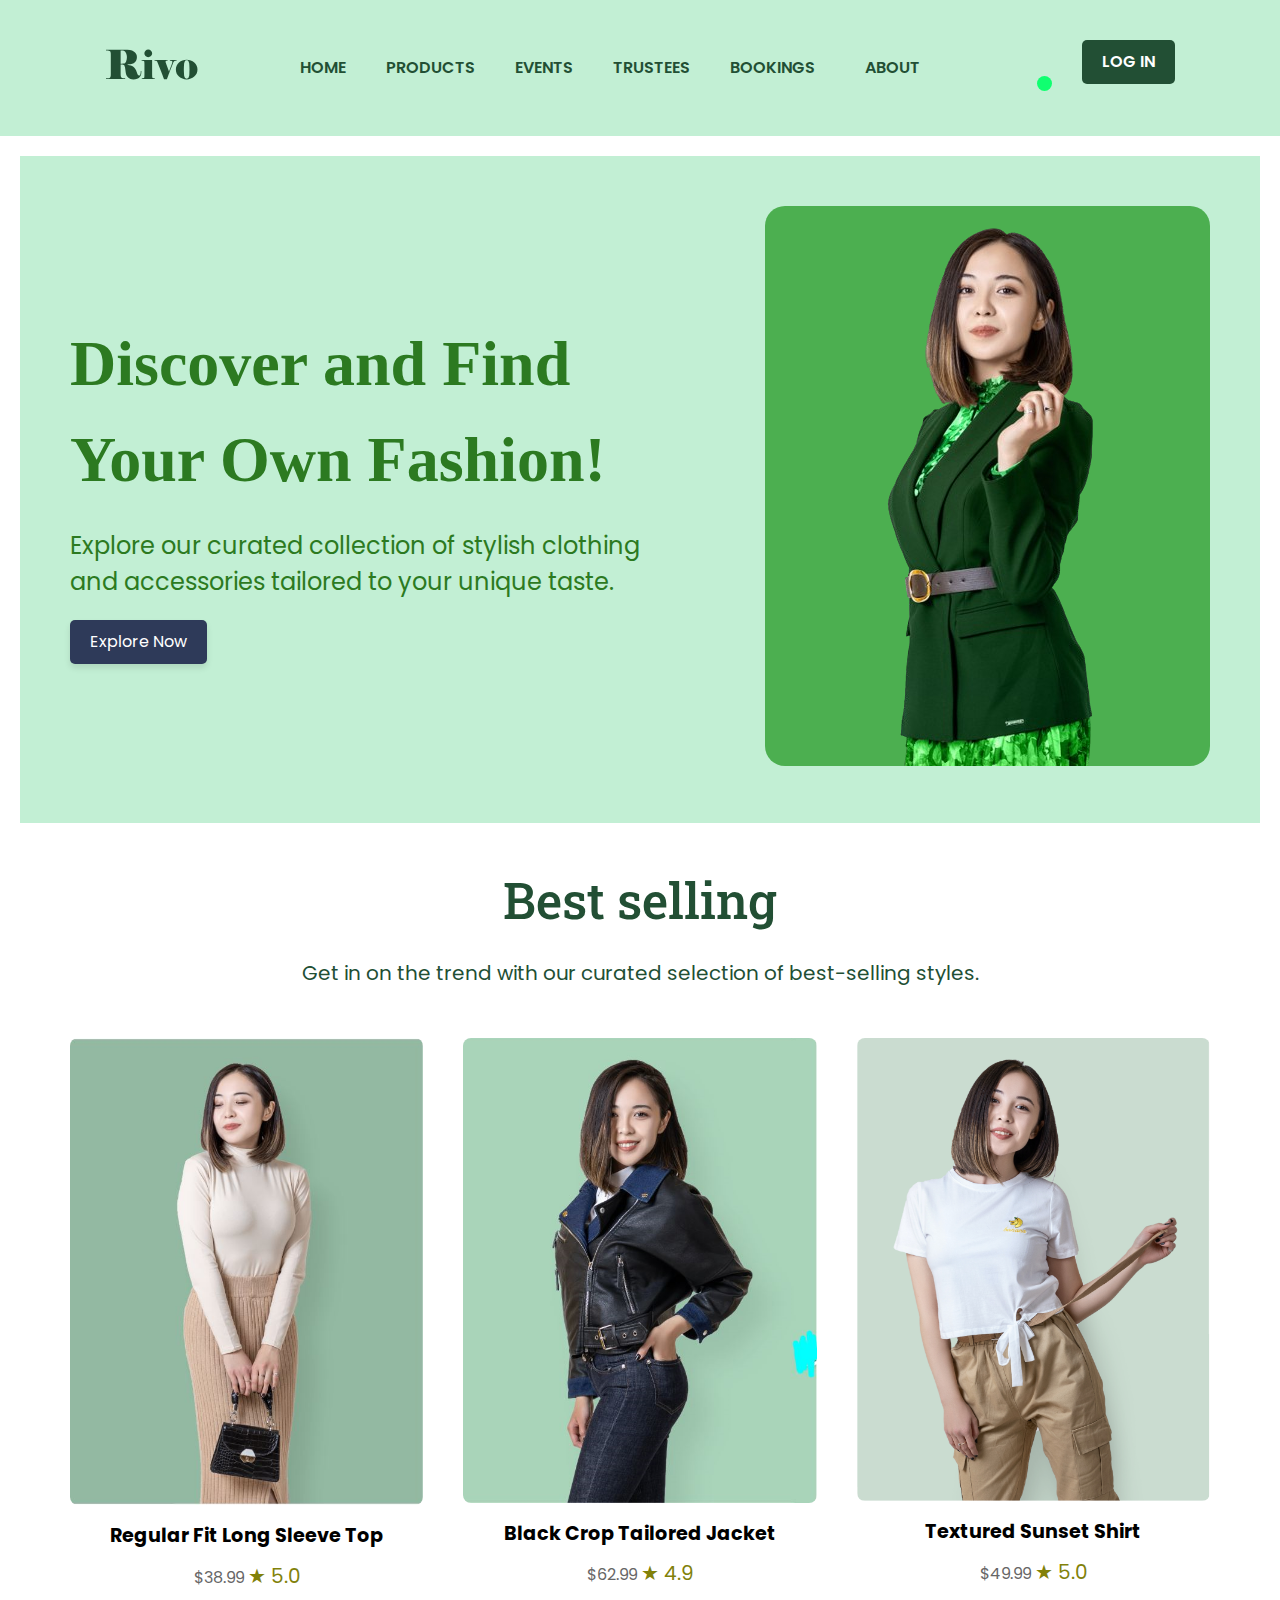
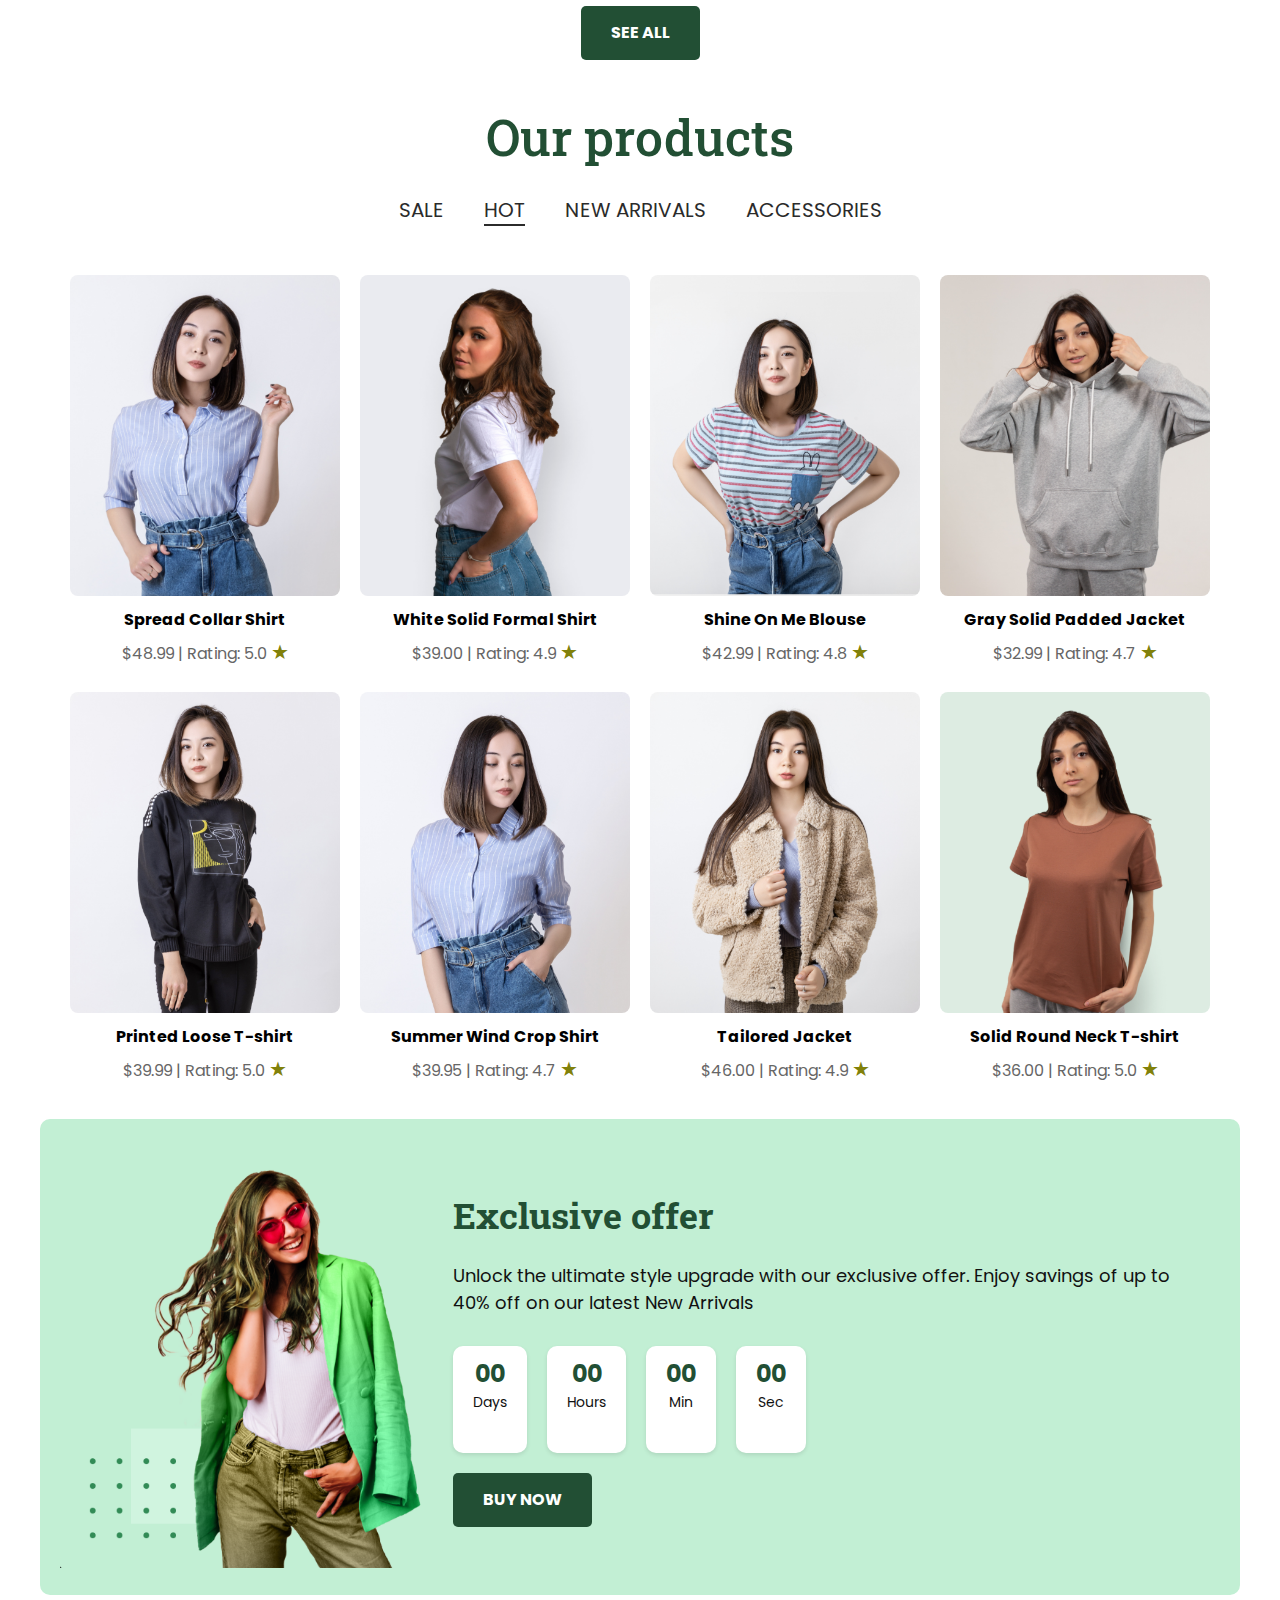
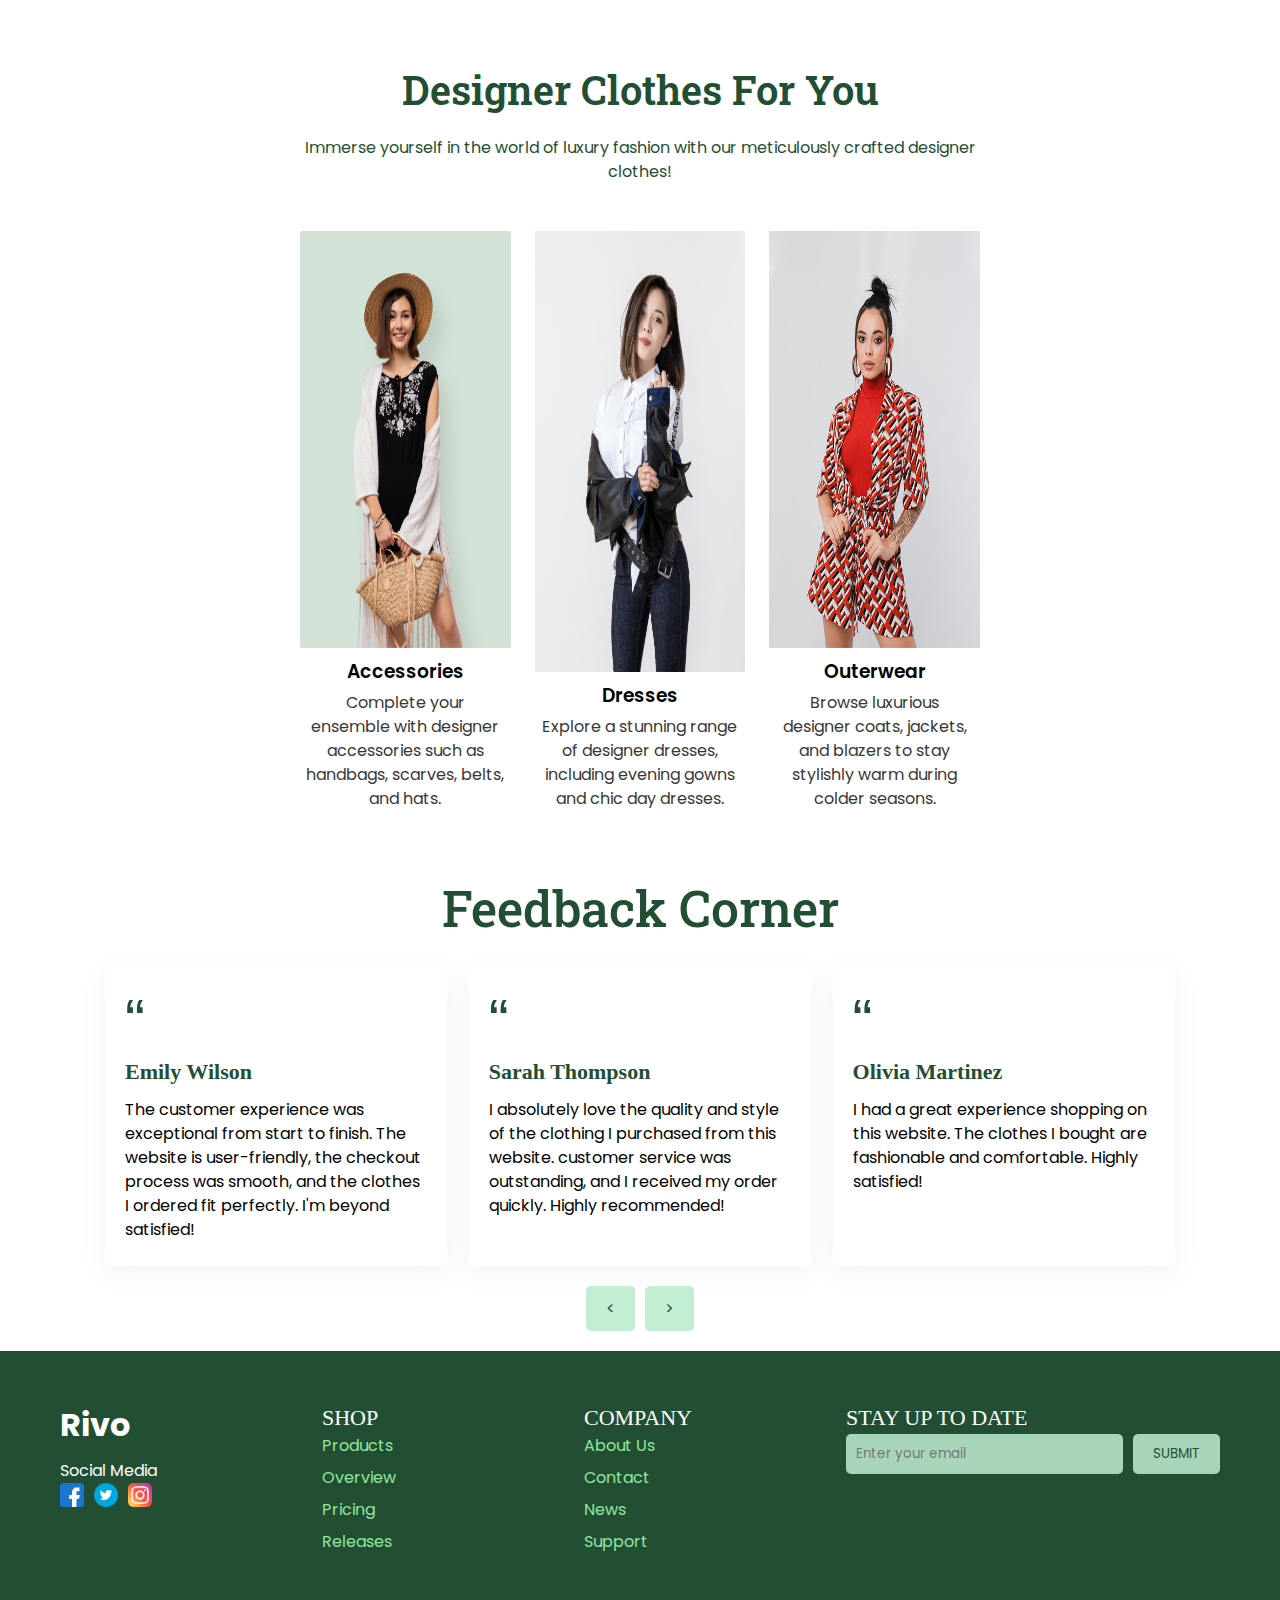
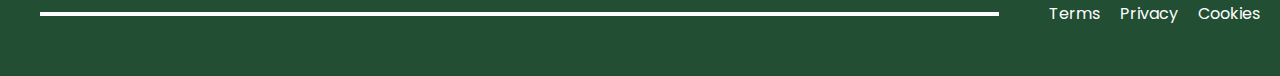
==== commit f0ca5b5a: "Merge branch 'newsamod' into NewSamod2" ====
--- a/index.html
+++ b/index.html
@@ -11,11 +11,12 @@
       crossorigin="anonymous"
       referrerpolicy="no-referrer"
     />
+    <!-- <link rel="stylesheet" href="css/inline.css" /> -->
     <link rel="stylesheet" href="css/styles.css" />
-
-    <link rel="stylesheet" href="css/awesome.css">
+    <link rel="stylesheet" href="css/awesome.css"/>
     <link rel="stylesheet" href="css/feedback-corner.css" />
-    <link rel="stylesheet" href="css/samodstyle.css">
+    <link rel="stylesheet" href="css/samodstyle.css"/>
+
   </head>
   <body>
     <nav class="navbar">
@@ -29,11 +30,11 @@
         <div class="main-menu">
           <ul>
             <li><a href="index.html">Home</a></li>
-            <li> <a href="products.html">PRODUCTS</a> </li>
-            <li> <a href="events.html">EVENTS</a></li>
-            <li> <a href="trustees.html">TRUSTEES</a> </li>
-            <li> <a href="contact.html">CONTACT</a> </li>
-            <li> <a href="about.html">ABOUT</a> </li>
+            <li><a href="products.html">PRODUCTS</a></li>
+            <li><a href="events.html">EVENTS</a></li>
+            <li><a href="trustees.html">TRUSTEES</a></li>
+            <li><a href="appointment.html">BOOKINGS</a></li>
+            <li><a href="about.html">ABOUT</a></li>
           </ul>
         </div>
 
@@ -47,7 +48,7 @@
               </a>
             </li>
             <li>
-              <!-- <i class="fas fa-user"></i> -->
+              <i class="fas fa-user"></i>
               <a class="btn" href="#"> Log In </a>
             </li>
           </ul>
@@ -63,23 +64,12 @@
         <!-- MOBILE RESPONSIVE NAVBAR DETAILS -->
         <div class="mobile-menu">
           <ul>
-            <li>
-              <a href="index.html">Home</a>
-            </li>
-            <li>
-              <a href="#">SHOP</a>
-            </li>
-            <li>
-              <a href="#">Features</a>
-            </li>
-
-            <li>
-              <a href="#">Contact</a>
-            </li>
-
-            <li>
-              <a href="#">About</a>
-            </li>
+            <li><a href="index.html">Home</a></li>
+            <li><a href="products.html">PRODUCTS</a></li>
+            <li><a href="events.html">EVENTS</a></li>
+            <li><a href="trustees.html">TRUSTEES</a></li>
+            <li><a href="appointment.html">BOOKINGS</a></li>
+            <li><a href="about.html">ABOUT</a></li>
             <li>
               <!-- <i class="fas fa-user"></i> -->
               <a class="btn" href="#"> Log In </a>
@@ -106,22 +96,24 @@
 
     <header class="custom-header">
       <h1>Best selling</h1>
-      <p>Get in on the trend with our curated selection of best-selling styles.</p>
+      <p>
+        Get in on the trend with our curated selection of best-selling styles.
+      </p>
     </header>
     <div class="best-selling">
       <div class="best-selling-list">
         <div class="best-selling-pro">
-          <img src="images/best-1.png" alt="Regular Fit Long Sleeve Top">
+          <img src="images/best-1.png" alt="Regular Fit Long Sleeve Top" />
           <h2>Regular Fit Long Sleeve Top</h2>
           <p>$38.99 <span class="rating-star">★ 5.0</span></p>
         </div>
         <div class="best-selling-pro">
-          <img src="images/best-2.png" alt="Black Crop Tailored Jacket">
+          <img src="images/best-2.png" alt="Black Crop Tailored Jacket" />
           <h2>Black Crop Tailored Jacket</h2>
           <p>$62.99 <span class="rating-star">★ 4.9</span></p>
         </div>
         <div class="best-selling-pro">
-          <img src="images/best-3.PNG" alt="Textured Sunset Shirt">
+          <img src="images/best-3.PNG" alt="Textured Sunset Shirt" />
           <h2>Textured Sunset Shirt</h2>
           <p>$49.99 <span class="rating-star">★ 5.0</span></p>
         </div>
@@ -203,75 +195,87 @@
 
     <div class="exclusive-offer">
       <div class="offer-image">
-          <img src="images/exclusive.png" alt="Exclusive Offer Image">
+        <img src="images/exclusive.png" alt="Exclusive Offer Image" />
       </div>
       <div class="offer-details">
-          <h2>Exclusive offer</h2>
-          <p>Unlock the ultimate style upgrade with our exclusive offer. Enjoy savings of up to 40% off on our latest New Arrivals</p>
-          <div class="countdown-timer">
-              <div class="time-box">
-                  <span id="days">00</span>
-                  <p>Days</p>
-              </div>
-              <div class="time-box">
-                  <span id="hours">00</span>
-                  <p>Hours</p>
-              </div>
-              <div class="time-box">
-                  <span id="minutes">00</span>
-                  <p>Min</p>
-              </div>
-              <div class="time-box">
-                  <span id="seconds">00</span>
-                  <p>Sec</p>
-              </div>
-          </div>
-          <a href="#" class="btn">Buy Now</a>
-      </div>
-  </div>
+        <h2>Exclusive offer</h2>
+        <p>
+          Unlock the ultimate style upgrade with our exclusive offer. Enjoy
+          savings of up to 40% off on our latest New Arrivals
+        </p>
+        <div class="countdown-timer">
+          <div class="time-box">
+            <span id="days">00</span>
+            <p>Days</p>
+          </div>
+          <div class="time-box">
+            <span id="hours">00</span>
+            <p>Hours</p>
+          </div>
+          <div class="time-box">
+            <span id="minutes">00</span>
+            <p>Min</p>
+          </div>
+          <div class="time-box">
+            <span id="seconds">00</span>
+            <p>Sec</p>
+          </div>
+        </div>
+        <a href="#" class="btn">Buy Now</a>
+      </div>
+    </div>
 
     <!-- --------------------------------- AWESOME SECTION - DESIGNER CLOTHERS FOR YOU ------------------------------------------------- -->
- 
 
     <section class="designer-clothes-container">
       <div class="designer-clothes-box">
         <div class="first-text">
           <h1>Designer Clothes For You</h1>
-          <p>Immerse yourself in the world of luxury fashion with our meticulously crafted designer clothes!</p>
+          <p>
+            Immerse yourself in the world of luxury fashion with our
+            meticulously crafted designer clothes!
+          </p>
         </div>
         <div class="imagesandtexts">
           <div class="image1-text1">
             <div class="image1">
-              <img src="images/fashion girl 1.png" alt="">
+              <img src="images/fashion girl 1.png" alt="" />
             </div>
             <div class="text1">
               <h3>Accessories</h3>
-              <p>Complete your ensemble with designer accessories such as handbags, scarves, belts, and hats.</p>
+              <p>
+                Complete your ensemble with designer accessories such as
+                handbags, scarves, belts, and hats.
+              </p>
             </div>
           </div>
           <div class="image2-text2">
             <div class="image2">
-              <img src="images/fashion girl 2.png" alt="">
+              <img src="images/fashion girl 2.png" alt="" />
             </div>
             <div class="text2">
               <h3>Dresses</h3>
-              <p>Explore a stunning range of designer dresses, including evening gowns and chic day dresses.</p>
+              <p>
+                Explore a stunning range of designer dresses, including evening
+                gowns and chic day dresses.
+              </p>
             </div>
           </div>
           <div class="image3-text3">
             <div class="image3">
-              <img src="images/fashion girl 3.png" alt="">
+              <img src="images/fashion girl 3.png" alt="" />
             </div>
             <div class="text3">
               <h3>Outerwear</h3>
-              <p>Browse luxurious designer coats, jackets, and blazers to stay stylishly warm during colder seasons.</p>
+              <p>
+                Browse luxurious designer coats, jackets, and blazers to stay
+                stylishly warm during colder seasons.
+              </p>
             </div>
           </div>
         </div>
       </div>
     </section>
-    
-
 
     <!-- --------------------------------- CHARLES SECTION - FEEDBACK CENTER ------------------------------------------------- -->
     <section class="feedback-container">
@@ -322,53 +326,51 @@
     <!-- --------------------------------- FOOTER SECTION ------------------------------------------------- -->
     <footer class="footer">
       <div class="footer-container">
-          <div class="footer-column">
-              <h2 class="footer-logo">Rivo</h2>
-              <p>Social Media</p>
-              <div class="social-media-icons">
-                <a href="#"><img src="images/facebook.png" alt="Facebook"></a>
-                <a href="#"><img src="images/twitter.png" alt="Twitter"></a>
-                <a href="#"><img src="images/instagram.png" alt="Instagram"></a>
-                <!-- Add more images for other social media platforms -->
-            </div>
-          </div>
-          <div class="footer-column">
-              <h3>SHOP</h3>
-              <ul>
-                  <li><a href="#">Products</a></li>
-                  <li><a href="#">Overview</a></li>
-                  <li><a href="#">Pricing</a></li>
-                  <li><a href="#">Releases</a></li>
-              </ul>
-          </div>
-          <div class="footer-column">
-              <h3>COMPANY</h3>
-              <ul>
-                  <li><a href="#">About Us</a></li>
-                  <li><a href="#">Contact</a></li>
-                  <li><a href="#">News</a></li>
-                  <li><a href="#">Support</a></li>
-              </ul>
-          </div>
-          <div class="footer-column">
-              <h3>STAY UP TO DATE</h3>
-              <div class="subscribe-form">
-                  <input type="email" placeholder="Enter your email">
-                  <button type="submit">SUBMIT</button>
-              </div>
-          </div>
+        <div class="footer-column">
+          <h2 class="footer-logo">Rivo</h2>
+          <p>Social Media</p>
+          <div class="social-media-icons">
+            <a href="#"><img src="images/facebook.png" alt="Facebook" /></a>
+            <a href="#"><img src="images/twitter.png" alt="Twitter" /></a>
+            <a href="#"><img src="images/instagram.png" alt="Instagram" /></a>
+            <!-- Add more images for other social media platforms -->
+          </div>
+        </div>
+        <div class="footer-column">
+          <h3>SHOP</h3>
+          <ul>
+            <li><a href="#">Products</a></li>
+            <li><a href="#">Overview</a></li>
+            <li><a href="#">Pricing</a></li>
+            <li><a href="#">Releases</a></li>
+          </ul>
+        </div>
+        <div class="footer-column">
+          <h3>COMPANY</h3>
+          <ul>
+            <li><a href="#">About Us</a></li>
+            <li><a href="#">Contact</a></li>
+            <li><a href="#">News</a></li>
+            <li><a href="#">Support</a></li>
+          </ul>
+        </div>
+        <div class="footer-column">
+          <h3>STAY UP TO DATE</h3>
+          <div class="subscribe-form">
+            <input type="email" placeholder="Enter your email" />
+            <button type="submit">SUBMIT</button>
+          </div>
+        </div>
       </div>
       <div class="footer-bottom">
-        <hr class="footer-hr">
+        <hr class="footer-hr" />
         <div class="footer-links">
           <a href="#">Terms</a>
           <a href="#">Privacy</a>
           <a href="#">Cookies</a>
         </div>
       </div>
-    </div>
-  </footer>
-
+    </footer>
 
     <!-- The link to the JAVASCRIPT. To make it functional -->
     <!-- Modal -->
@@ -381,8 +383,9 @@
     </div>
 
     <!-- JavaScript files -->
-    <script src="js/app.js"></script>
+    <!-- <script src="js/app.js"></script> -->
     <script src="js/modal.js"></script>
-    <script src="js/feedback-corner.js"></script>
+    <!-- <script src="js/feedback-corner.js"></script> -->
+    <script src="js/calendar.js"></script>
   </body>
 </html>
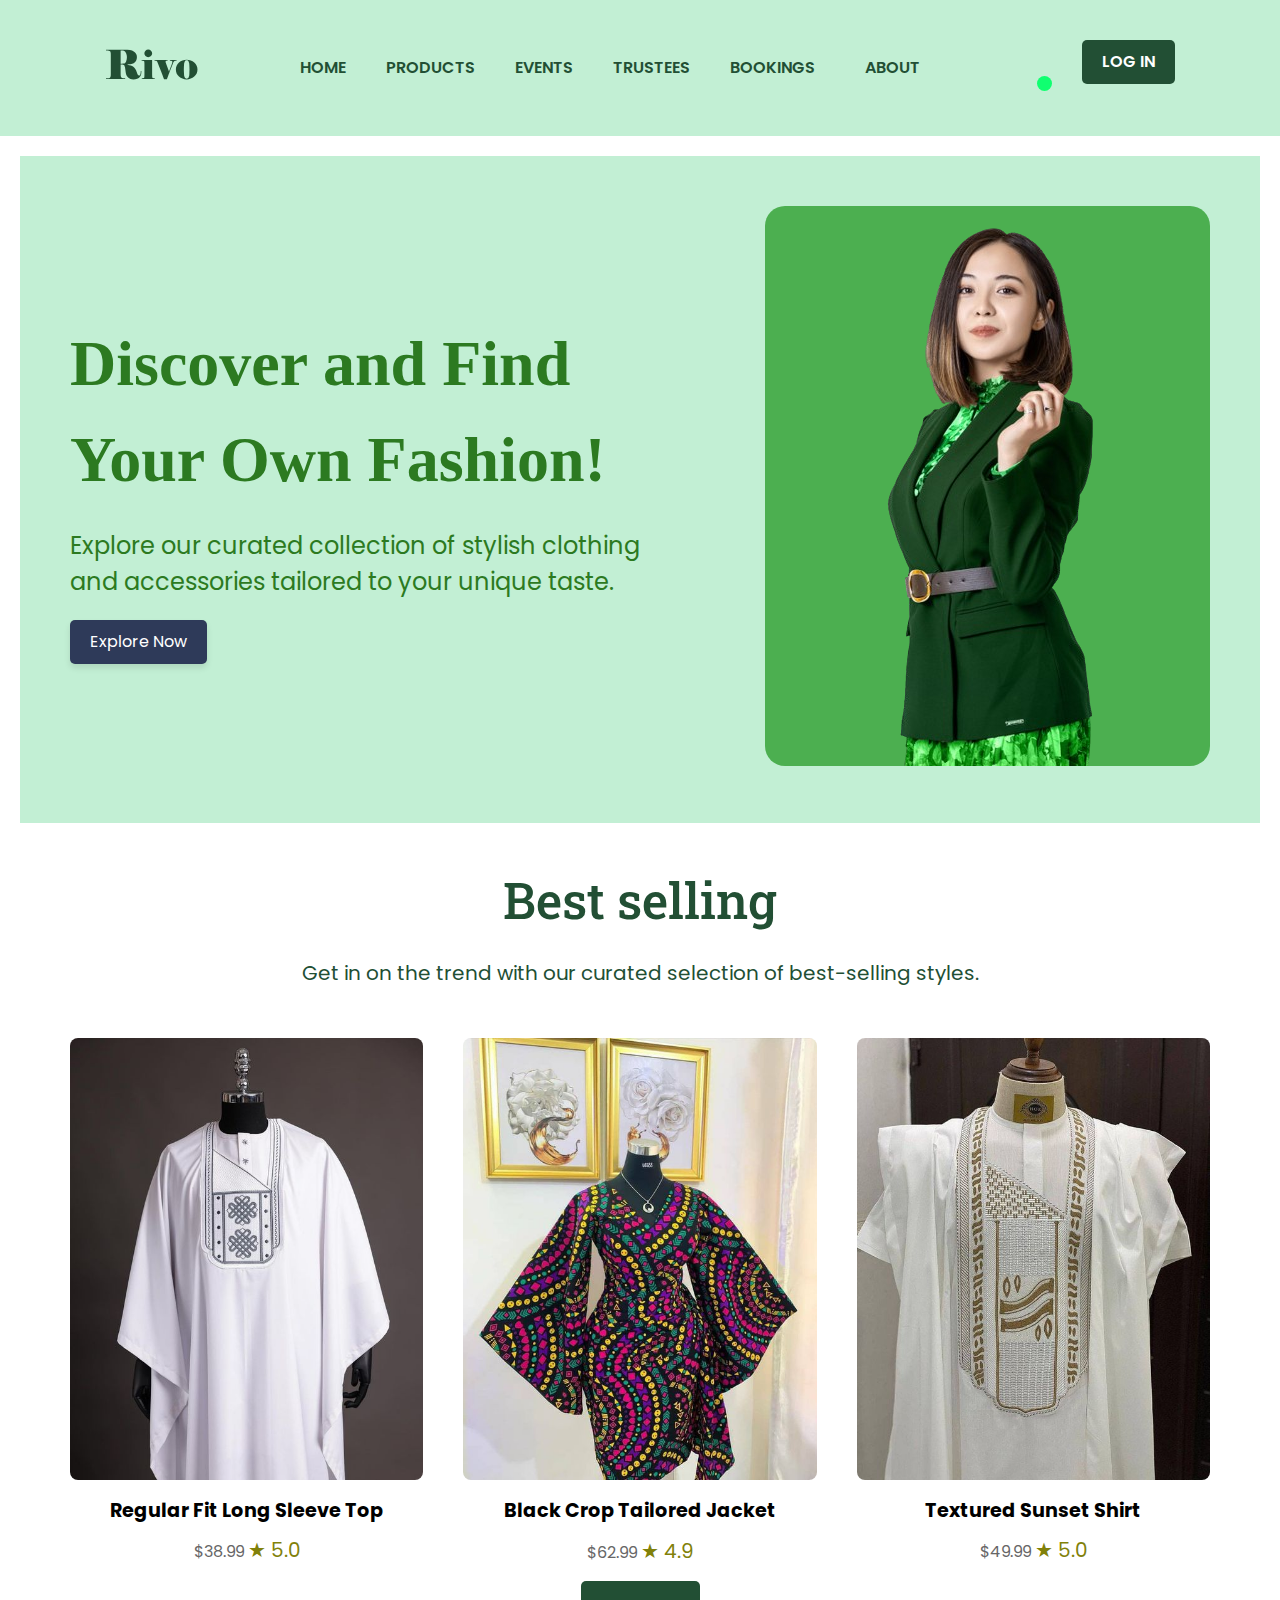
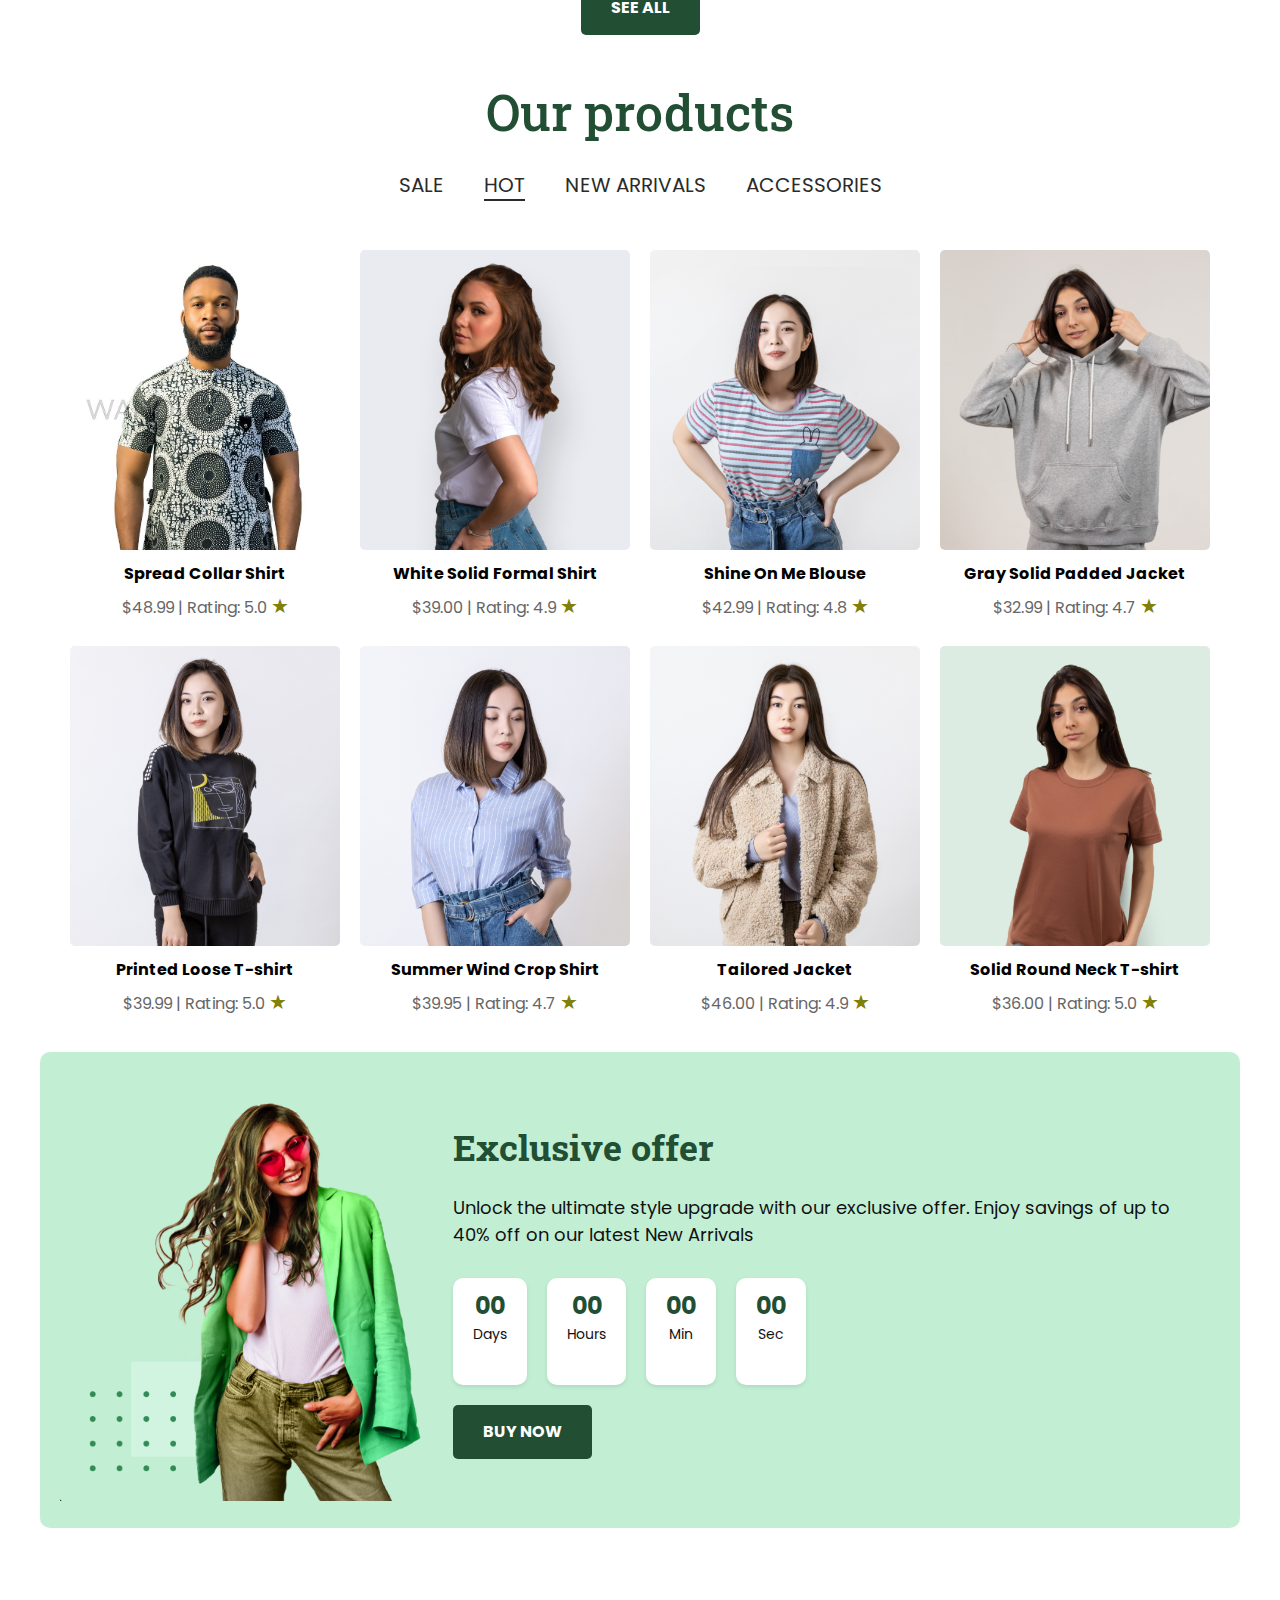
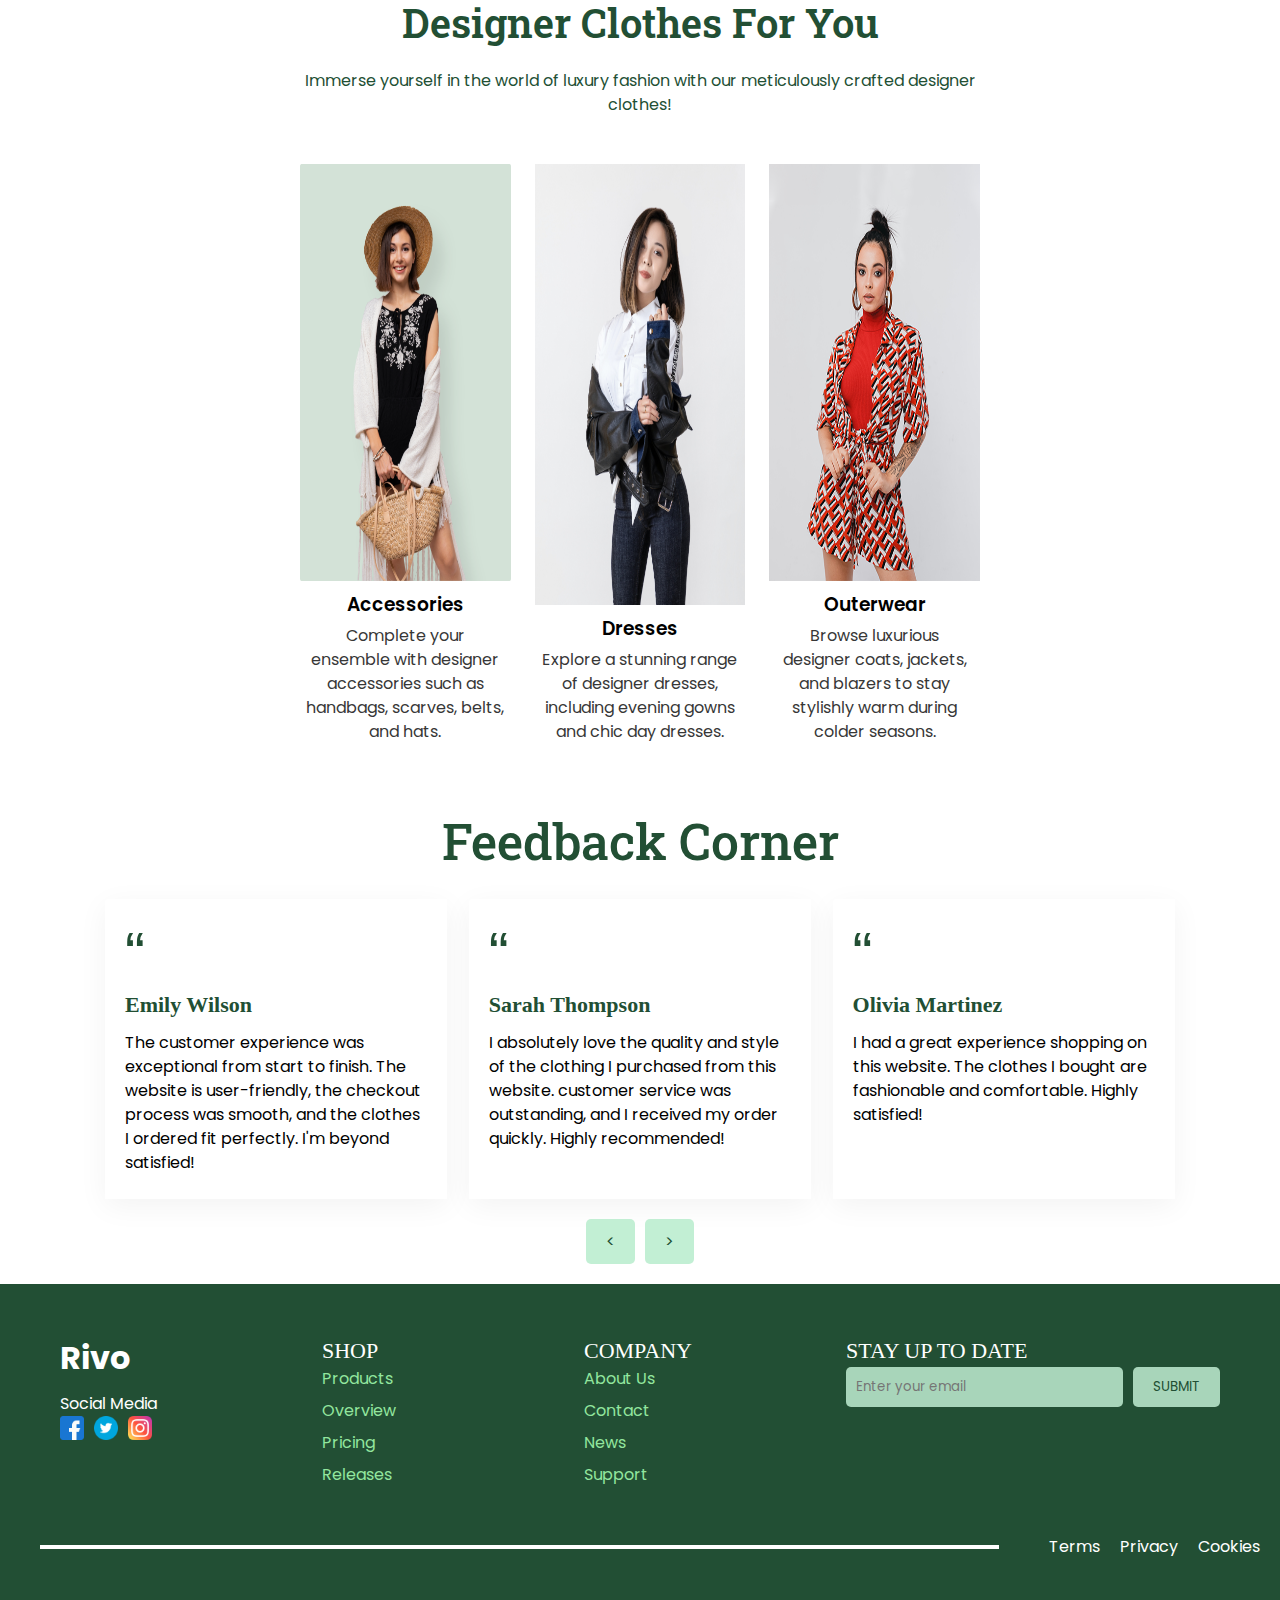
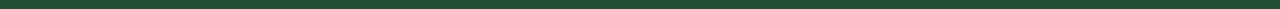
==== commit 66b7d49b: "I am still working" ====
--- a/index.html
+++ b/index.html
@@ -13,10 +13,9 @@
     />
     <!-- <link rel="stylesheet" href="css/inline.css" /> -->
     <link rel="stylesheet" href="css/styles.css" />
-    <link rel="stylesheet" href="css/awesome.css"/>
+    <link rel="stylesheet" href="css/awesome.css" />
     <link rel="stylesheet" href="css/feedback-corner.css" />
-    <link rel="stylesheet" href="css/samodstyle.css"/>
-
+    <link rel="stylesheet" href="css/samodstyle.css" />
   </head>
   <body>
     <nav class="navbar">
@@ -82,16 +81,19 @@
     <!-- ---------------------------------- ABDULSAMOD SECTION - HERO ---------------------------------------- -->
     <main>
       <section class="samod-section">
-          <div class="samod-text">
-              <h1>Discover and Find Your Own Fashion!</h1>
-              <p>Explore our curated collection of stylish clothing and accessories tailored to your unique taste.</p>
-              <a href="#" class="explore-button">Explore Now</a>
-          </div>
-          <div class="samod-image">
-              <img src="images/greenmodel.png" alt="Fashion model">
-          </div>
+        <div class="samod-text">
+          <h1>Discover and Find Your Own Fashion!</h1>
+          <p>
+            Explore our curated collection of stylish clothing and accessories
+            tailored to your unique taste.
+          </p>
+          <a href="#" class="explore-button">Explore Now</a>
+        </div>
+        <div class="samod-image">
+          <img src="images/greenmodel.png" alt="Fashion model" />
+        </div>
       </section>
-  </main>
+    </main>
     <!-- --------------------------------- BLESSING SECTION - BEST SELLING ------------------------------------------------- -->
 
     <header class="custom-header">
@@ -103,17 +105,17 @@
     <div class="best-selling">
       <div class="best-selling-list">
         <div class="best-selling-pro">
-          <img src="images/best-1.png" alt="Regular Fit Long Sleeve Top" />
+          <img src="images/pix10.jpg" alt="Regular Fit Long Sleeve Top" />
           <h2>Regular Fit Long Sleeve Top</h2>
           <p>$38.99 <span class="rating-star">★ 5.0</span></p>
         </div>
         <div class="best-selling-pro">
-          <img src="images/best-2.png" alt="Black Crop Tailored Jacket" />
+          <img src="images/wpix5.jpg" alt="Black Crop Tailored Jacket" />
           <h2>Black Crop Tailored Jacket</h2>
           <p>$62.99 <span class="rating-star">★ 4.9</span></p>
         </div>
         <div class="best-selling-pro">
-          <img src="images/best-3.PNG" alt="Textured Sunset Shirt" />
+          <img src="images/pix11.jpg" alt="Textured Sunset Shirt" />
           <h2>Textured Sunset Shirt</h2>
           <p>$49.99 <span class="rating-star">★ 5.0</span></p>
         </div>
@@ -142,7 +144,7 @@
       <div class="product-list">
         <!-- Product 1 -->
         <div class="product">
-          <img src="images/pix1.png" alt="Spread Collar Shirt" />
+          <img src="images/pix1.jpg" alt="Spread Collar Shirt" />
           <h2>Spread Collar Shirt</h2>
           <p>$48.99 | Rating: 5.0 <span class="rating-star">&#9733;</span></p>
         </div>
--- a/css/styles.css
+++ b/css/styles.css
@@ -101,6 +101,8 @@
   height: auto;
   border-radius: 8px;
   cursor: pointer;
+  object-fit: cover; /* Ensures the image covers the area without stretching */
+  object-position: top;
 }
 
 .best-selling-pro h2 {
@@ -135,10 +137,12 @@
 }
 
 .product img {
-  max-width: 100%;
-  height: auto;
-  border-radius: 8px;
   cursor: pointer;
+  width: 100%;
+  height: 300px; /* Set a fixed height for the images */
+  object-fit: cover; /* Ensures the image covers the area without stretching */
+  object-position: top;
+  border-radius: 5px;
 }
 
 .product h2 {
@@ -1265,6 +1269,34 @@
   padding: 0 5px;
 }
 
+/* Ayotomide did the Marquee Section */
+
+.marquee {
+  width: 100%;
+  overflow: hidden;
+  white-space: nowrap;
+  box-sizing: border-box;
+  background-color: #c2efd4;
+  padding: 10px 0;
+}
+
+.marquee span {
+  display: inline-block;
+  padding-left: 100%;
+  animation: marquee 25s linear infinite;
+  font-size: 24px;
+  color: black;
+}
+
+@keyframes marquee {
+  from {
+    transform: translateX(0);
+  }
+  to {
+    transform: translateX(-100%);
+  }
+}
+
 /* Media Queries for Designer Clothes */
 @media (max-width: 1168px) {
   .designer-clothes-container {
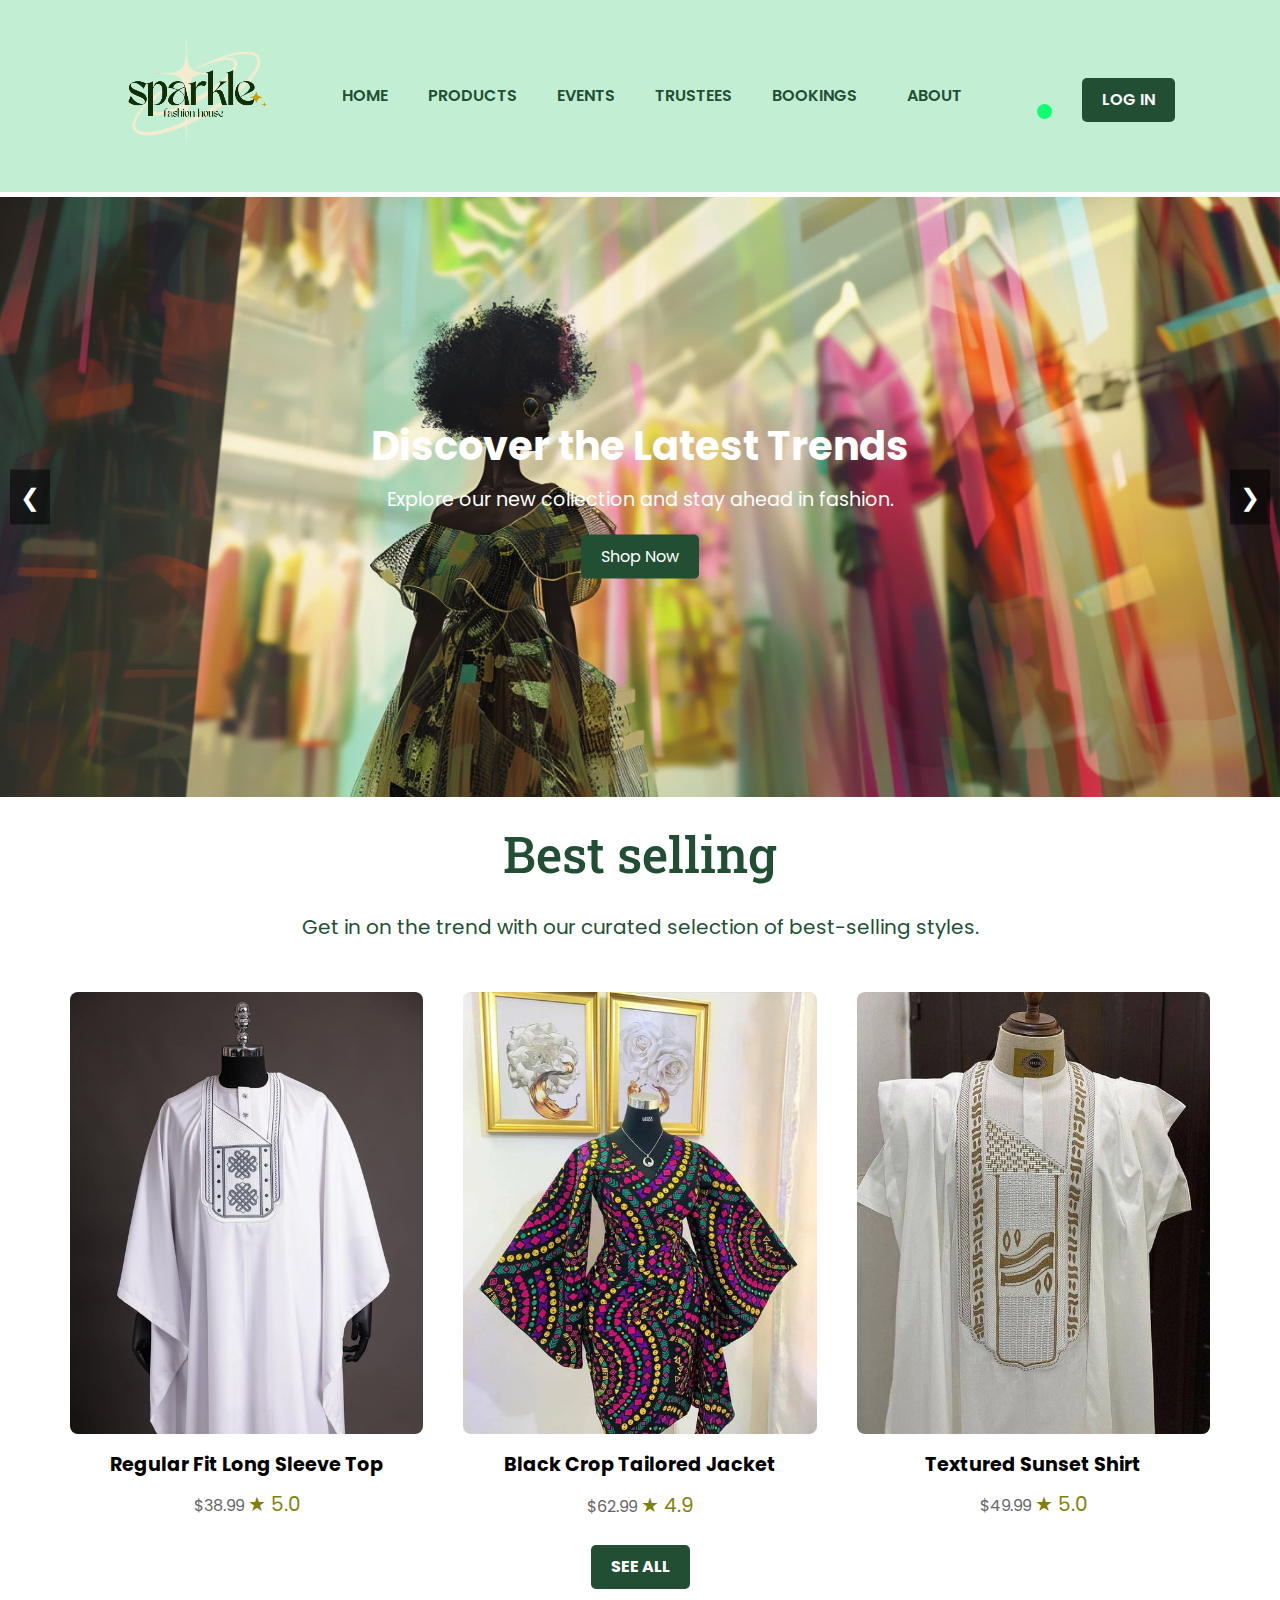
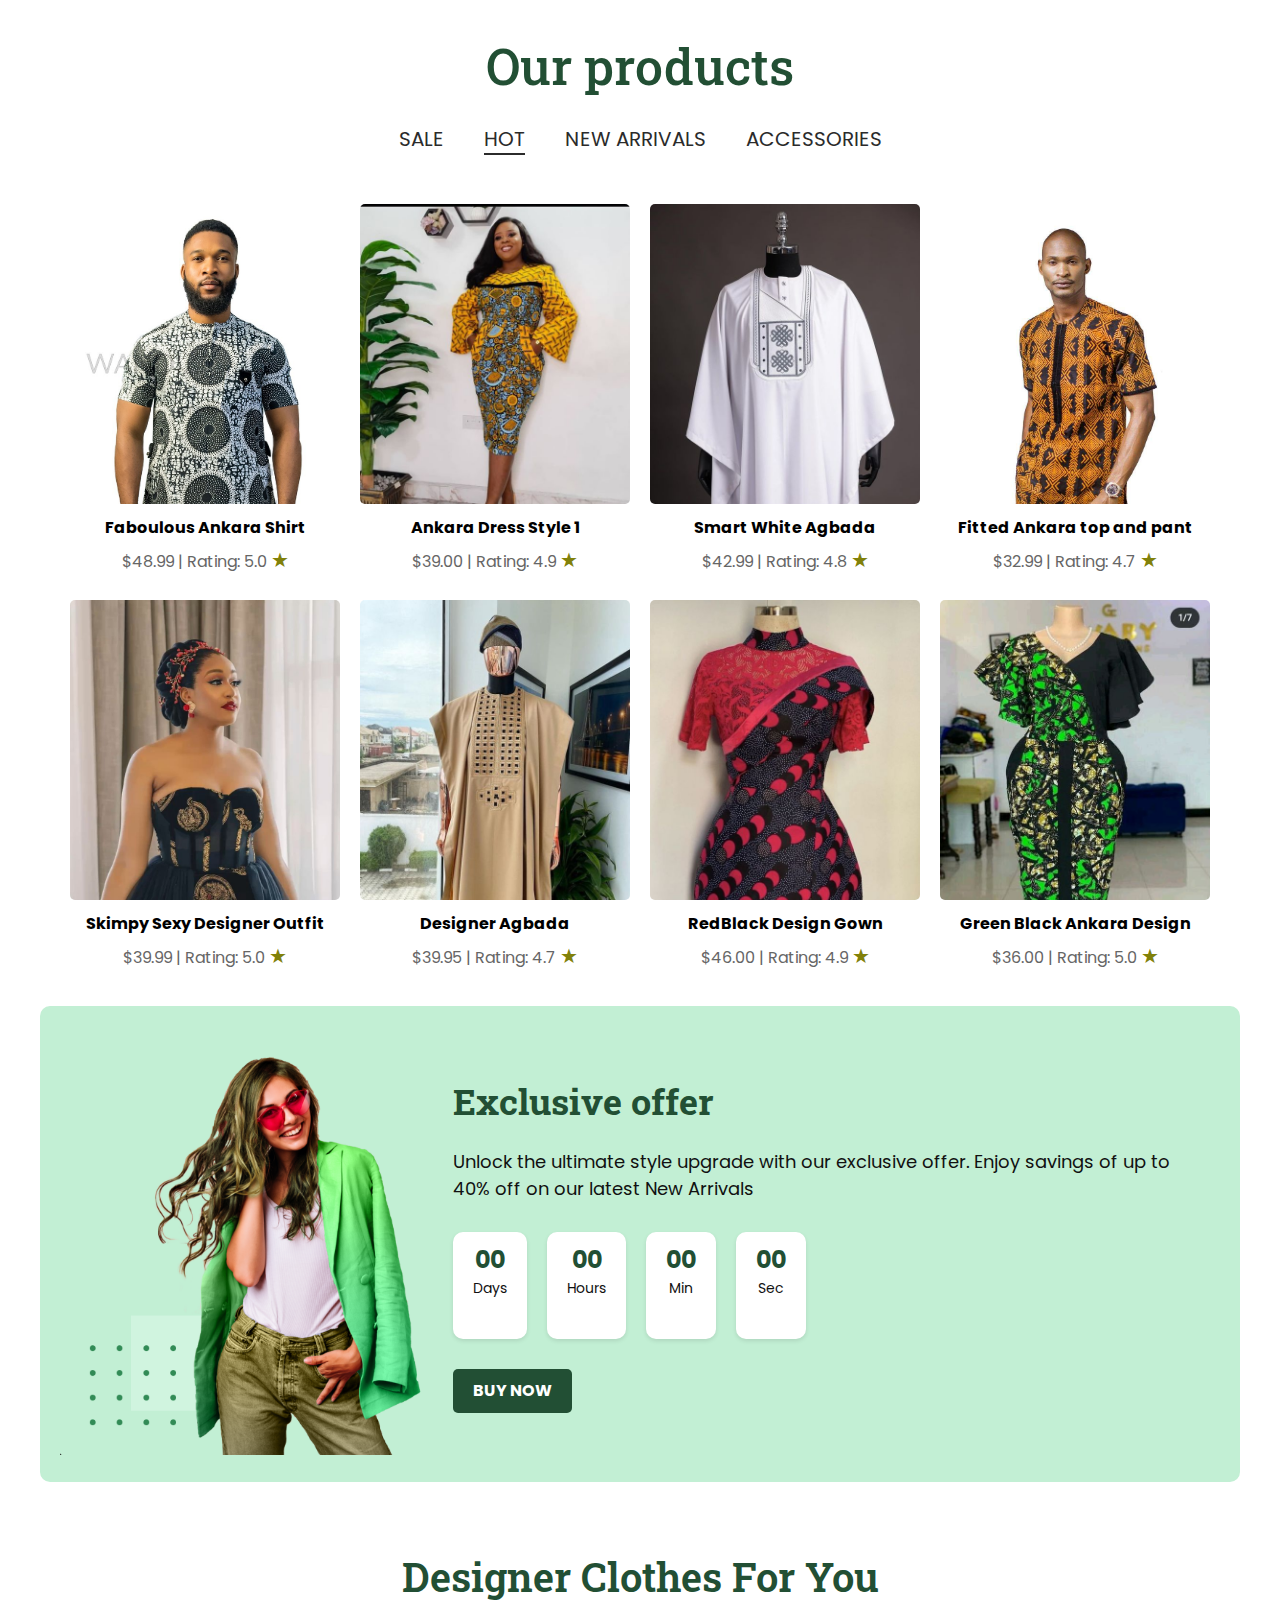
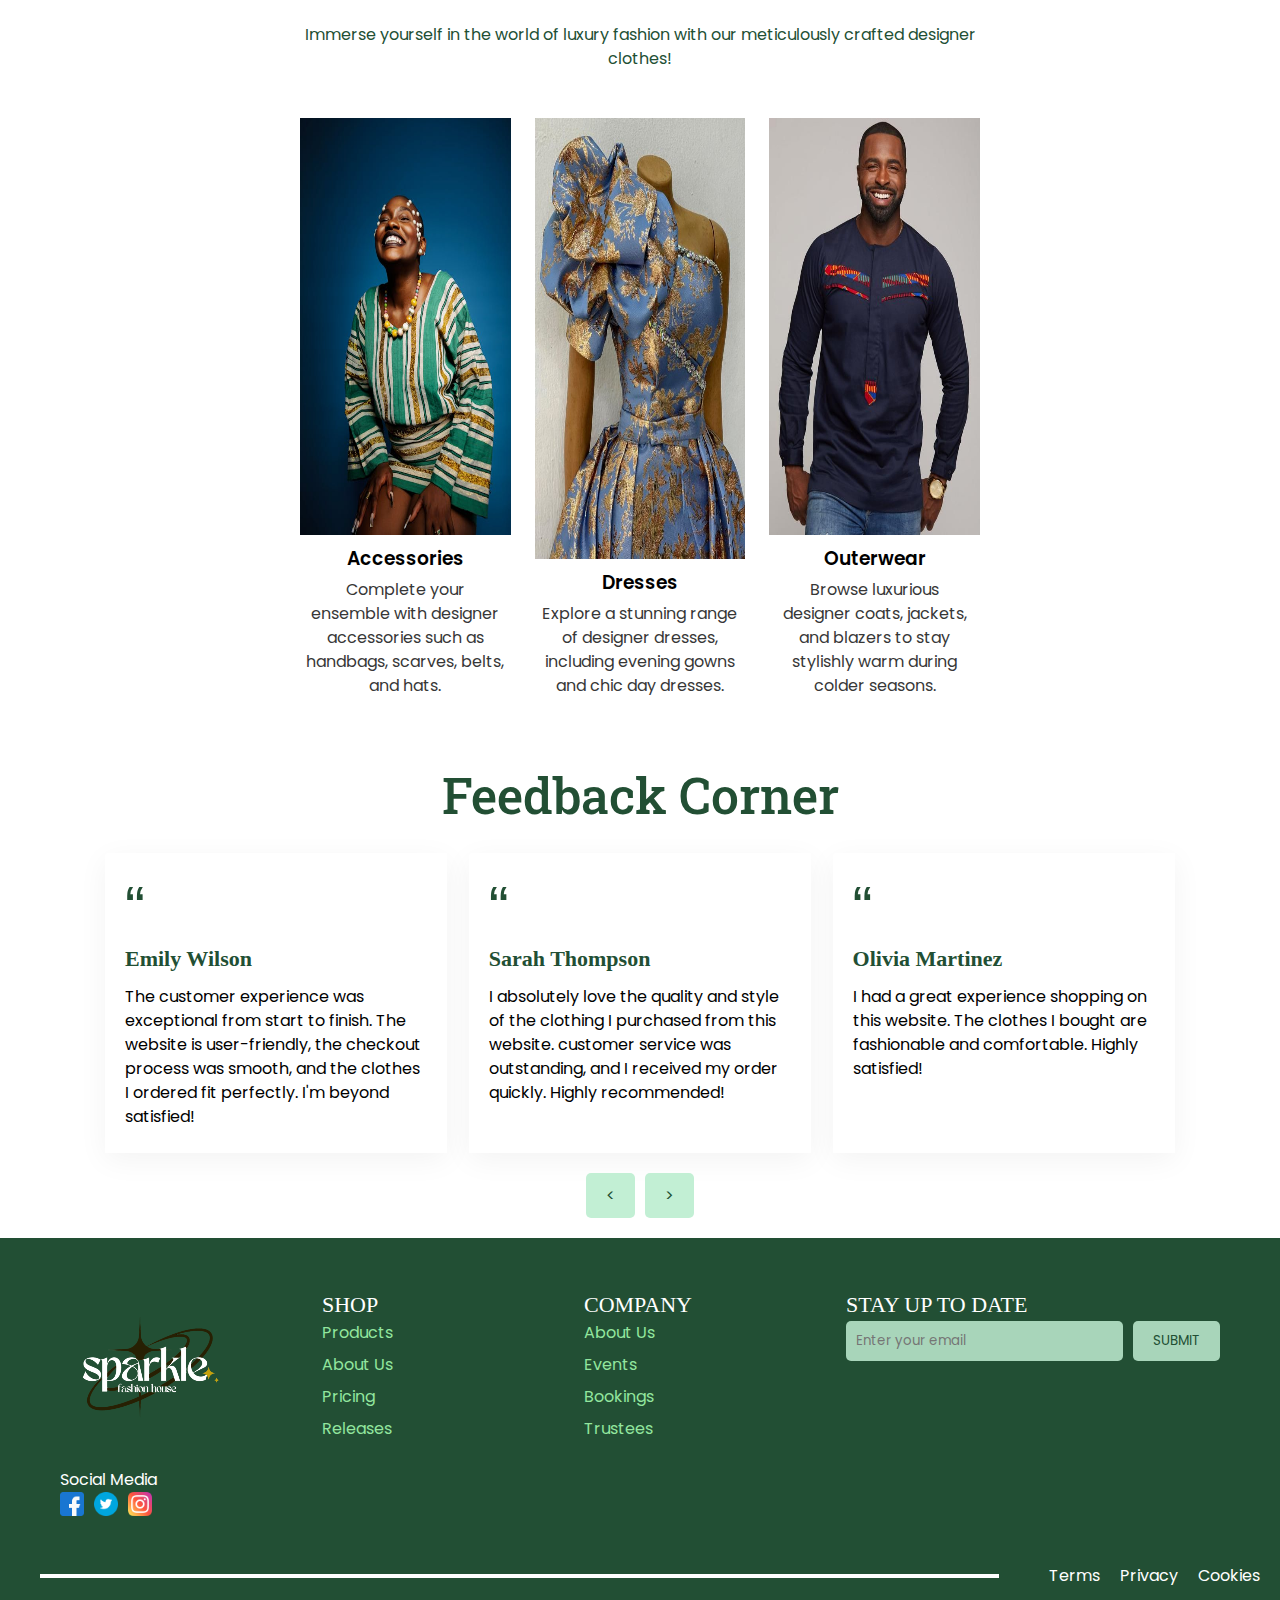
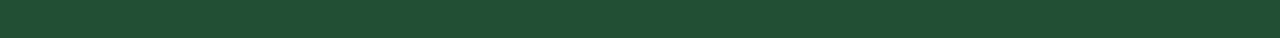
==== commit 11ae413d: "FinalWork" ====
--- a/index.html
+++ b/index.html
@@ -3,7 +3,7 @@
   <head>
     <meta charset="UTF-8" />
     <meta name="viewport" content="width=device-width, initial-scale=1.0" />
-    <title>Fashion House Website</title>
+    <title>Sparkle Fashion House Website</title>
     <link
       rel="stylesheet"
       href="https://cdnjs.cloudflare.com/ajax/libs/font-awesome/6.5.2/css/all.min.css"
@@ -11,18 +11,14 @@
       crossorigin="anonymous"
       referrerpolicy="no-referrer"
     />
-    <!-- <link rel="stylesheet" href="css/inline.css" /> -->
     <link rel="stylesheet" href="css/styles.css" />
-    <link rel="stylesheet" href="css/awesome.css" />
-    <link rel="stylesheet" href="css/feedback-corner.css" />
-    <link rel="stylesheet" href="css/samodstyle.css" />
   </head>
   <body>
     <nav class="navbar">
       <div class="container">
         <div class="logo">
           <a href="index.html">
-            <img src="images/Rivo.svg" alt="logo" />
+            <img src="images/logo.png" alt="logo" />
           </a>
         </div>
 
@@ -80,18 +76,35 @@
 
     <!-- ---------------------------------- ABDULSAMOD SECTION - HERO ---------------------------------------- -->
     <main>
-      <section class="samod-section">
-        <div class="samod-text">
-          <h1>Discover and Find Your Own Fashion!</h1>
-          <p>
-            Explore our curated collection of stylish clothing and accessories
-            tailored to your unique taste.
-          </p>
-          <a href="#" class="explore-button">Explore Now</a>
-        </div>
-        <div class="samod-image">
-          <img src="images/greenmodel.png" alt="Fashion model" />
-        </div>
+      <section class="carousel-section">
+        <div class="carousel">
+          <div class="carousel-item active">
+            <img src="images/carousel-1.jpg" alt="Slide 1" />
+            <div class="carousel-caption">
+              <h2>Discover the Latest Trends</h2>
+              <p>Explore our new collection and stay ahead in fashion.</p>
+              <a href="#" class="carousel-btn">Shop Now</a>
+            </div>
+          </div>
+          <div class="carousel-item">
+            <img src="images/carousel-2.jpg" alt="Slide 2" />
+            <div class="carousel-caption">
+              <h2>Exclusive Summer Sale</h2>
+              <p>Get up to 50% off on selected items.</p>
+              <a href="#" class="carousel-btn">Shop Now</a>
+            </div>
+          </div>
+          <div class="carousel-item">
+            <img src="images/carousel-3.jpg" alt="Slide 3" />
+            <div class="carousel-caption">
+              <h2>New Arrivals</h2>
+              <p>Check out the latest additions to our collection.</p>
+              <a href="#" class="carousel-btn">Shop Now</a>
+            </div>
+          </div>
+        </div>
+        <button class="carousel-control prev" id="prevSlide">&#10094;</button>
+        <button class="carousel-control next" id="nextSlide">&#10095;</button>
       </section>
     </main>
     <!-- --------------------------------- BLESSING SECTION - BEST SELLING ------------------------------------------------- -->
@@ -145,49 +158,49 @@
         <!-- Product 1 -->
         <div class="product">
           <img src="images/pix1.jpg" alt="Spread Collar Shirt" />
-          <h2>Spread Collar Shirt</h2>
+          <h2>Faboulous Ankara Shirt</h2>
           <p>$48.99 | Rating: 5.0 <span class="rating-star">&#9733;</span></p>
         </div>
         <!-- Product 2 -->
         <div class="product">
-          <img src="images/pix2.png" alt="White Solid Formal Shirt" />
-          <h2>White Solid Formal Shirt</h2>
+          <img src="images/wpix1.jpg" alt="White Solid Formal Shirt" />
+          <h2>Ankara Dress Style 1</h2>
           <p>$39.00 | Rating: 4.9 <span class="rating-star">&#9733;</span></p>
         </div>
         <!-- Product 3 -->
         <div class="product">
-          <img src="images/pix3.png" alt="Shine On Me Blouse" />
-          <h2>Shine On Me Blouse</h2>
+          <img src="images/pix10.jpg" alt="Shine On Me Blouse" />
+          <h2>Smart White Agbada</h2>
           <p>$42.99 | Rating: 4.8 <span class="rating-star">&#9733;</span></p>
         </div>
         <!-- Product 4 -->
         <div class="product">
-          <img src="images/pix4.png" alt="Gray Solid Padded Jacket" />
-          <h2>Gray Solid Padded Jacket</h2>
+          <img src="images/pix4.jpg" alt="Gray Solid Padded Jacket" />
+          <h2>Fitted Ankara top and pant</h2>
           <p>$32.99 | Rating: 4.7 <span class="rating-star">&#9733;</span></p>
         </div>
         <!-- Product 5 -->
         <div class="product">
-          <img src="images/pix5.png" alt="Printed Loose T-shirt" />
-          <h2>Printed Loose T-shirt</h2>
+          <img src="images/wpix7.jpg" alt="Printed Loose T-shirt" />
+          <h2>Skimpy Sexy Designer Outfit</h2>
           <p>$39.99 | Rating: 5.0 <span class="rating-star">&#9733;</span></p>
         </div>
         <!-- Product 6 -->
         <div class="product">
-          <img src="images/pix6.png" alt="Summer Wind Crop Shirt" />
-          <h2>Summer Wind Crop Shirt</h2>
+          <img src="images/pix12.jpg" alt="Summer Wind Crop Shirt" />
+          <h2>Designer Agbada</h2>
           <p>$39.95 | Rating: 4.7 <span class="rating-star">&#9733;</span></p>
         </div>
         <!-- Product 7 -->
         <div class="product">
-          <img src="images/pix7.png" alt="Tailored Jacket" />
-          <h2>Tailored Jacket</h2>
+          <img src="images/wpix4.jpg" alt="Tailored Jacket" />
+          <h2>RedBlack Design Gown</h2>
           <p>$46.00 | Rating: 4.9 <span class="rating-star">&#9733;</span></p>
         </div>
         <!-- Product 8 -->
         <div class="product">
-          <img src="images/pix8.png" alt="Solid Round Neck T-shirt" />
-          <h2>Solid Round Neck T-shirt</h2>
+          <img src="images/wpix6.jpg" alt="Solid Round Neck T-shirt" />
+          <h2>Green Black Ankara Design</h2>
           <p>$36.00 | Rating: 5.0 <span class="rating-star">&#9733;</span></p>
         </div>
       </div>
@@ -241,7 +254,7 @@
         <div class="imagesandtexts">
           <div class="image1-text1">
             <div class="image1">
-              <img src="images/fashion girl 1.png" alt="" />
+              <img src="images/afripix1.png" alt="" />
             </div>
             <div class="text1">
               <h3>Accessories</h3>
@@ -253,7 +266,7 @@
           </div>
           <div class="image2-text2">
             <div class="image2">
-              <img src="images/fashion girl 2.png" alt="" />
+              <img src="images/wpix8.jpg" alt="" />
             </div>
             <div class="text2">
               <h3>Dresses</h3>
@@ -265,7 +278,7 @@
           </div>
           <div class="image3-text3">
             <div class="image3">
-              <img src="images/fashion girl 3.png" alt="" />
+              <img src="images/pix8.jpg" alt="" />
             </div>
             <div class="text3">
               <h3>Outerwear</h3>
@@ -329,7 +342,11 @@
     <footer class="footer">
       <div class="footer-container">
         <div class="footer-column">
-          <h2 class="footer-logo">Rivo</h2>
+          <div class="logo">
+            <a href="index.html">
+              <img src="images/logowhite.png" alt="logo" />
+            </a>
+          </div>
           <p>Social Media</p>
           <div class="social-media-icons">
             <a href="#"><img src="images/facebook.png" alt="Facebook" /></a>
@@ -341,8 +358,8 @@
         <div class="footer-column">
           <h3>SHOP</h3>
           <ul>
-            <li><a href="#">Products</a></li>
-            <li><a href="#">Overview</a></li>
+            <li><a href="products.html">Products</a></li>
+            <li><a href="about.html">About Us</a></li>
             <li><a href="#">Pricing</a></li>
             <li><a href="#">Releases</a></li>
           </ul>
@@ -350,10 +367,10 @@
         <div class="footer-column">
           <h3>COMPANY</h3>
           <ul>
-            <li><a href="#">About Us</a></li>
-            <li><a href="#">Contact</a></li>
-            <li><a href="#">News</a></li>
-            <li><a href="#">Support</a></li>
+            <li><a href="about.html">About Us</a></li>
+            <li><a href="events.html">Events</a></li>
+            <li><a href="appointment.html">Bookings</a></li>
+            <li><a href="trustees.html">Trustees</a></li>
           </ul>
         </div>
         <div class="footer-column">
@@ -385,9 +402,9 @@
     </div>
 
     <!-- JavaScript files -->
-    <!-- <script src="js/app.js"></script> -->
+    <script src="js/app.js"></script>
     <script src="js/modal.js"></script>
-    <!-- <script src="js/feedback-corner.js"></script> -->
+    <script src="js/feedback-corner.js"></script>
     <script src="js/calendar.js"></script>
   </body>
 </html>
--- a/css/styles.css
+++ b/css/styles.css
@@ -137,12 +137,12 @@
 }
 
 .product img {
-  cursor: pointer;
   width: 100%;
   height: 300px; /* Set a fixed height for the images */
   object-fit: cover; /* Ensures the image covers the area without stretching */
   object-position: top;
   border-radius: 5px;
+  cursor: pointer;
 }
 
 .product h2 {
@@ -925,7 +925,7 @@
 
 /* Main */
 main {
-  padding: 20px;
+  padding: 5px 0px 0px 0px;
 }
 
 .container h1 {
@@ -1084,6 +1084,20 @@
   background-color: #1e3f2d;
 }
 
+#booking-form button {
+  background: var(--primary-color);
+  color: #fff;
+  border: none;
+  padding: 10px;
+  border-radius: 5px;
+  cursor: pointer;
+  transition: background 0.3s ease;
+}
+
+#booking-form button:hover {
+  background: #1e3f2d;
+}
+
 /* Feedback Corner */
 .feedback-container {
   max-width: 1100px;
@@ -1364,3 +1378,393 @@
     flex-direction: column;
   }
 }
+
+/* Event Section */
+.event-section {
+  padding: 20px;
+  background-color: #f4f4f6;
+}
+
+.event-grid {
+  display: grid;
+  grid-template-columns: 1fr 1fr;
+  gap: 20px;
+}
+
+.event-item {
+  background-color: #ffffff;
+  padding: 20px;
+  text-align: left;
+  border-radius: 5px;
+  box-shadow: 0 2px 4px rgba(0, 0, 0, 0.1);
+  display: flex;
+  flex-direction: row;
+  align-items: center;
+}
+
+.event-item img {
+  width: 150px;
+  height: 150px;
+  object-fit: cover;
+  border-radius: 5px;
+  margin-right: 20px;
+  object-position: top;
+}
+
+.event-item h2 {
+  font-size: 24px;
+  margin: 0 0 10px;
+}
+
+.event-item p {
+  margin: 5px 0;
+  color: #666666;
+}
+
+.event-item .event-details {
+  flex-grow: 1;
+}
+
+.event-item .event-date {
+  font-size: 16px;
+  color: var(--primary-color);
+  font-weight: bold;
+}
+
+.event-item .event-category {
+  background-color: var(--primary-color);
+  color: #ffffff;
+  padding: 5px 10px;
+  border-radius: 3px;
+  font-size: 14px;
+  margin-bottom: 10px;
+}
+
+.btn {
+  display: inline-block;
+  padding: 10px 20px;
+  background-color: var(--primary-color);
+  color: #ffffff;
+  border-radius: 5px;
+  text-decoration: none;
+  text-align: center;
+  margin-top: 10px;
+}
+
+.btn:hover {
+  background-color: #1e3f2d;
+}
+
+.pagination {
+  display: flex;
+  justify-content: center;
+  align-items: center;
+  margin-top: 20px;
+}
+
+.pagination-btn {
+  background-color: var(--primary-color);
+  color: #ffffff;
+  border: none;
+  padding: 10px 20px;
+  cursor: pointer;
+  border-radius: 5px;
+  font-weight: bold;
+  margin: 0 10px;
+}
+
+.pagination-btn:hover {
+  background-color: #1e3f2d;
+}
+/* Modal styles */
+.modal {
+  display: none;
+  position: fixed;
+  z-index: 1;
+  left: 0;
+  top: 0;
+  width: 100%;
+  height: 100%;
+  overflow: auto;
+  background-color: rgb(0, 0, 0);
+  background-color: rgba(0, 0, 0, 0.9);
+}
+
+.modal-content {
+  background-color: #fefefe;
+  margin: 15% auto;
+  padding: 20px;
+  border: 1px solid #888;
+  width: 80%;
+  max-width: 700px;
+  border-radius: 10px;
+  text-align: center;
+}
+
+.modal-content img {
+  width: 100%;
+  height: auto;
+  border-radius: 5px;
+  margin-bottom: 20px;
+}
+.close {
+  color: #aaa;
+  float: right;
+  font-size: 28px;
+  font-weight: bold;
+}
+
+.close:hover,
+.close:focus {
+  color: black;
+  text-decoration: none;
+  cursor: pointer;
+}
+
+/* Responsive styles */
+@media (max-width: 768px) {
+  .event-grid {
+    grid-template-columns: 1fr;
+  }
+}
+
+/* BOARD OF TRUSTEES PAGE */
+
+.board-of-trustees {
+  width: 100%;
+  padding: 50px 305px;
+  background-color: #f4f4f6; /* Added background color for better visual separation */
+}
+
+.board-of-trustees-box {
+  width: 100%;
+  display: flex;
+  flex-direction: column;
+  gap: 2rem;
+}
+
+.first-text-bot {
+  width: 100%;
+  display: flex;
+  flex-direction: column;
+  align-items: center;
+  padding: 15px 0;
+}
+
+.first-text-bot h1 {
+  color: var(--primary-color);
+  font-weight: 600;
+  font-size: 40px;
+  font-family: "Roboto Slab", serif;
+  text-align: center;
+}
+
+.first-text-bot p {
+  color: var(--primary-color);
+  text-align: center;
+  font-family: "Poppins", sans-serif;
+}
+
+.trustees-card-box {
+  width: 100%;
+  display: grid;
+  grid-template-columns: repeat(3, 1fr); /* 3 columns */
+  gap: 20px;
+}
+
+.trustees-card {
+  display: flex;
+  flex-direction: column;
+  box-shadow: 1px 1px 8px #e6e6e6;
+  border-radius: 10px;
+  overflow: hidden;
+  background: #fff; /* Added background color for cards */
+}
+
+.trustee-img img {
+  width: 100%;
+  height: 450px; /* Set a fixed height for the images */
+  object-fit: cover; /* Ensures the image covers the area without stretching */
+  object-position: top;
+  /* border-radius: 5px; */
+}
+
+.trustee-text {
+  width: 100%;
+  padding: 10px;
+  background: #c2efd4;
+  display: flex;
+  flex-direction: column;
+  align-items: center;
+  justify-content: center;
+}
+
+.trustee-text h3 {
+  font-size: 1.2em;
+  color: var(--dark-color);
+}
+
+.trustee-text p {
+  font-size: 1em;
+  color: var(--dark-color);
+}
+
+/* MEDIA QUERY FOR TRUSTEES PAGE */
+@media (max-width: 1168px) {
+  .board-of-trustees {
+    padding: 50px 40px;
+  }
+}
+
+@media (max-width: 960px) {
+  .board-of-trustees {
+    padding: 50px 40px;
+  }
+}
+
+@media (max-width: 670px) {
+  .board-of-trustees {
+    padding: 50px 20px;
+  }
+
+  .trustees-card-box {
+    grid-template-columns: 1fr;
+  }
+
+  .trustees-card {
+    height: auto; /* Adjusted for better responsiveness */
+  }
+}
+
+@media (max-width: 500px) {
+  .board-of-trustees {
+    padding: 20px;
+  }
+
+  .trustees-card-box {
+    grid-template-columns: 1fr;
+  }
+
+  .trustees-card {
+    width: 100%;
+    height: auto;
+    border-radius: 10px;
+  }
+}
+
+.product-grid {
+  display: grid;
+  grid-template-columns: repeat(3, 1fr); /* 3 columns */
+  gap: 20px;
+}
+
+/* Product Item */
+.product-item {
+  display: flex;
+  flex-direction: column;
+  align-items: center;
+  box-shadow: 1px 1px 8px #e6e6e6;
+  border-radius: 10px;
+  overflow: hidden;
+  background: #fff;
+  text-align: center;
+  padding: 20px;
+  cursor: pointer; /* Ensure cursor changes to a hand */
+}
+
+.product-item img {
+  width: 100%;
+  height: auto;
+  object-fit: cover;
+}
+
+/* Carousel Section */
+.carousel-section {
+  position: relative;
+  width: 100%;
+  /* margin: 0 auto; */
+  overflow: hidden;
+}
+
+.carousel {
+  display: flex;
+  transition: transform 0.5s ease-in-out;
+  width: 100%;
+}
+
+.carousel-item {
+  position: relative;
+  min-width: 100%;
+  box-sizing: border-box;
+  display: flex;
+  justify-content: center;
+  align-items: center;
+}
+
+.carousel-item img {
+  width: 100%;
+  display: block;
+  height: 600px; /* Set a fixed height for the images */
+  object-fit: cover; /* Ensures the image covers the area without stretching */
+  object-position: top;
+}
+
+.carousel-caption {
+  position: absolute;
+  top: 50%;
+  left: 50%;
+  transform: translate(-50%, -50%);
+  text-align: center;
+  color: white;
+}
+
+.carousel-caption h2 {
+  font-size: 2.5rem;
+  font-weight: bold;
+  margin-bottom: 10px;
+}
+
+.carousel-caption p {
+  font-size: 1.2rem;
+  margin-bottom: 20px;
+}
+
+.carousel-btn {
+  display: inline-block;
+  padding: 10px 20px;
+  background-color: var(--primary-color);
+  color: white;
+  text-decoration: none;
+  font-size: 1rem;
+  border-radius: 5px;
+  transition: background-color 0.3s ease;
+}
+
+.carousel-btn:hover {
+  background-color: #1e3f2d;
+}
+
+.carousel-control {
+  position: absolute;
+  top: 50%;
+  transform: translateY(-50%);
+  background-color: rgba(0, 0, 0, 0.5);
+  color: white;
+  border: none;
+  padding: 10px;
+  cursor: pointer;
+  font-size: 24px;
+  z-index: 10;
+}
+
+.prev {
+  left: 10px;
+}
+
+.next {
+  right: 10px;
+}
+
+.carousel-control:hover {
+  background-color: rgba(0, 0, 0, 0.8);
+}
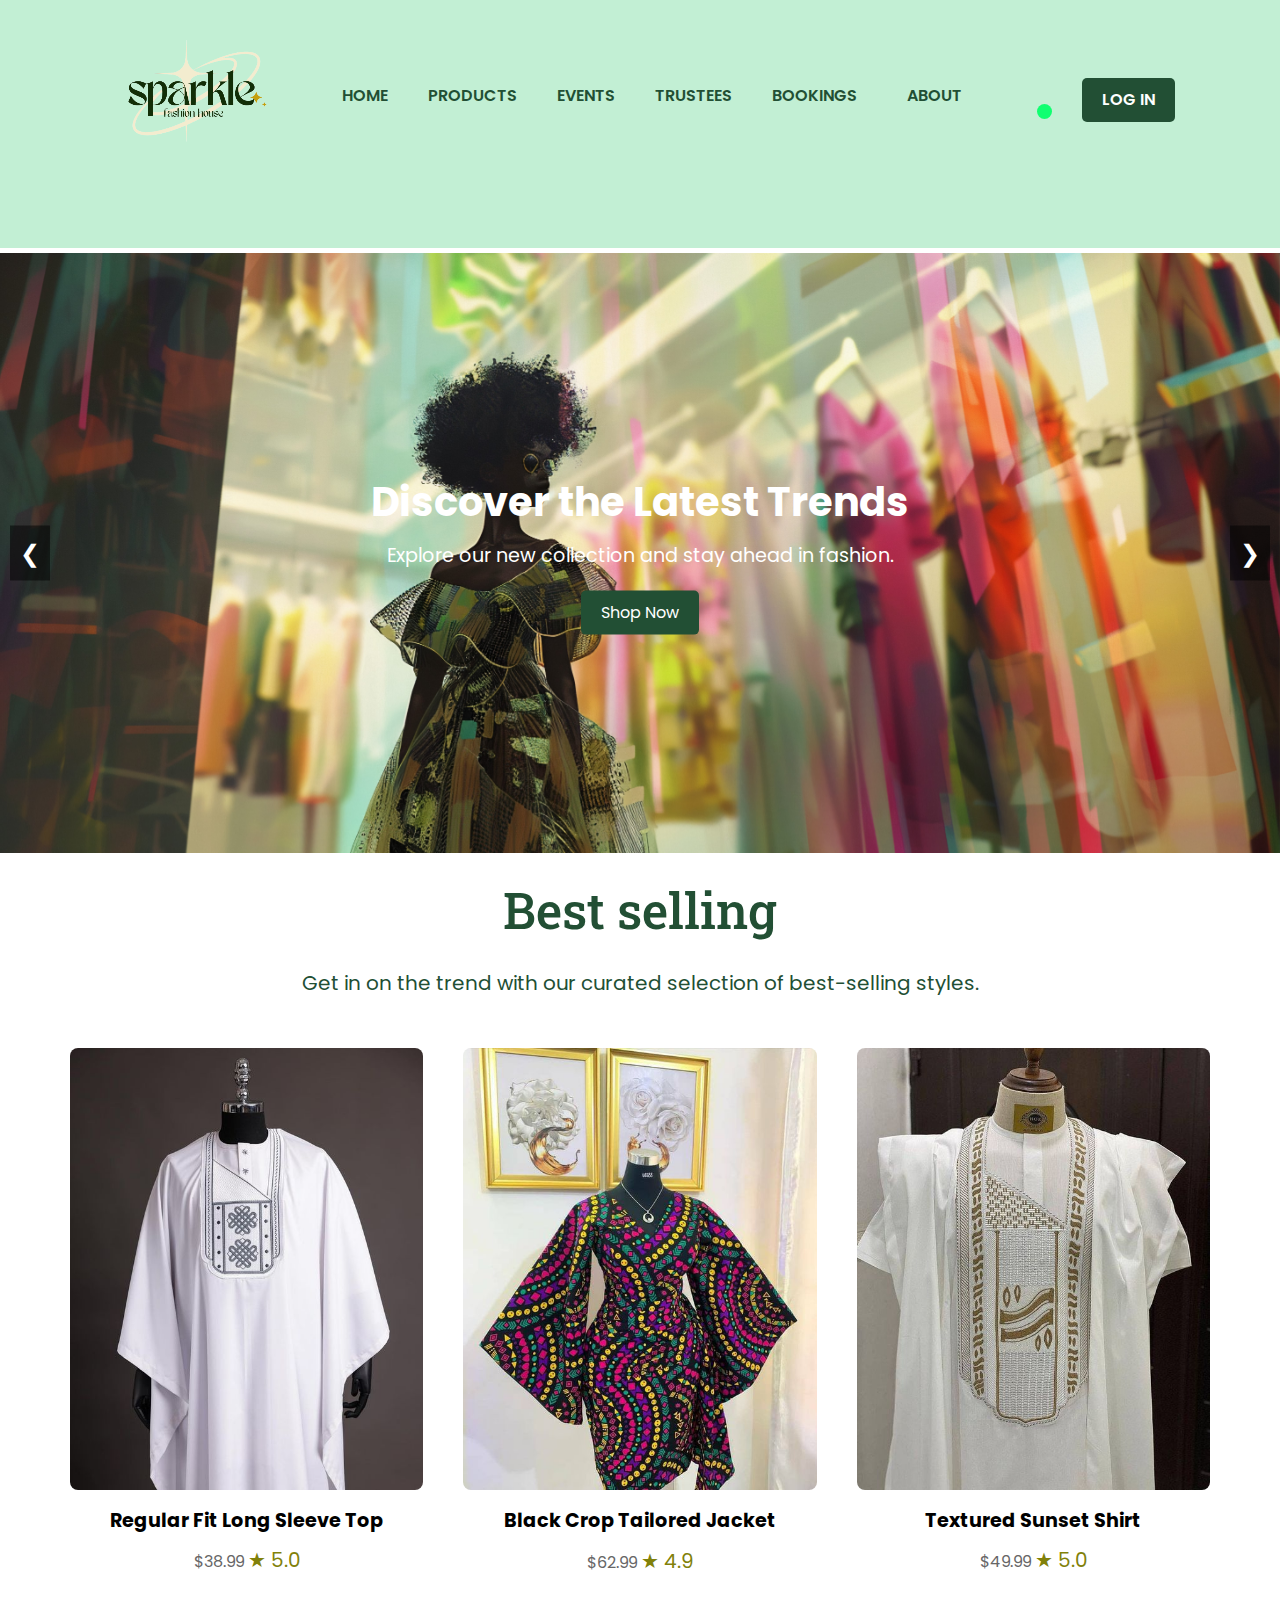
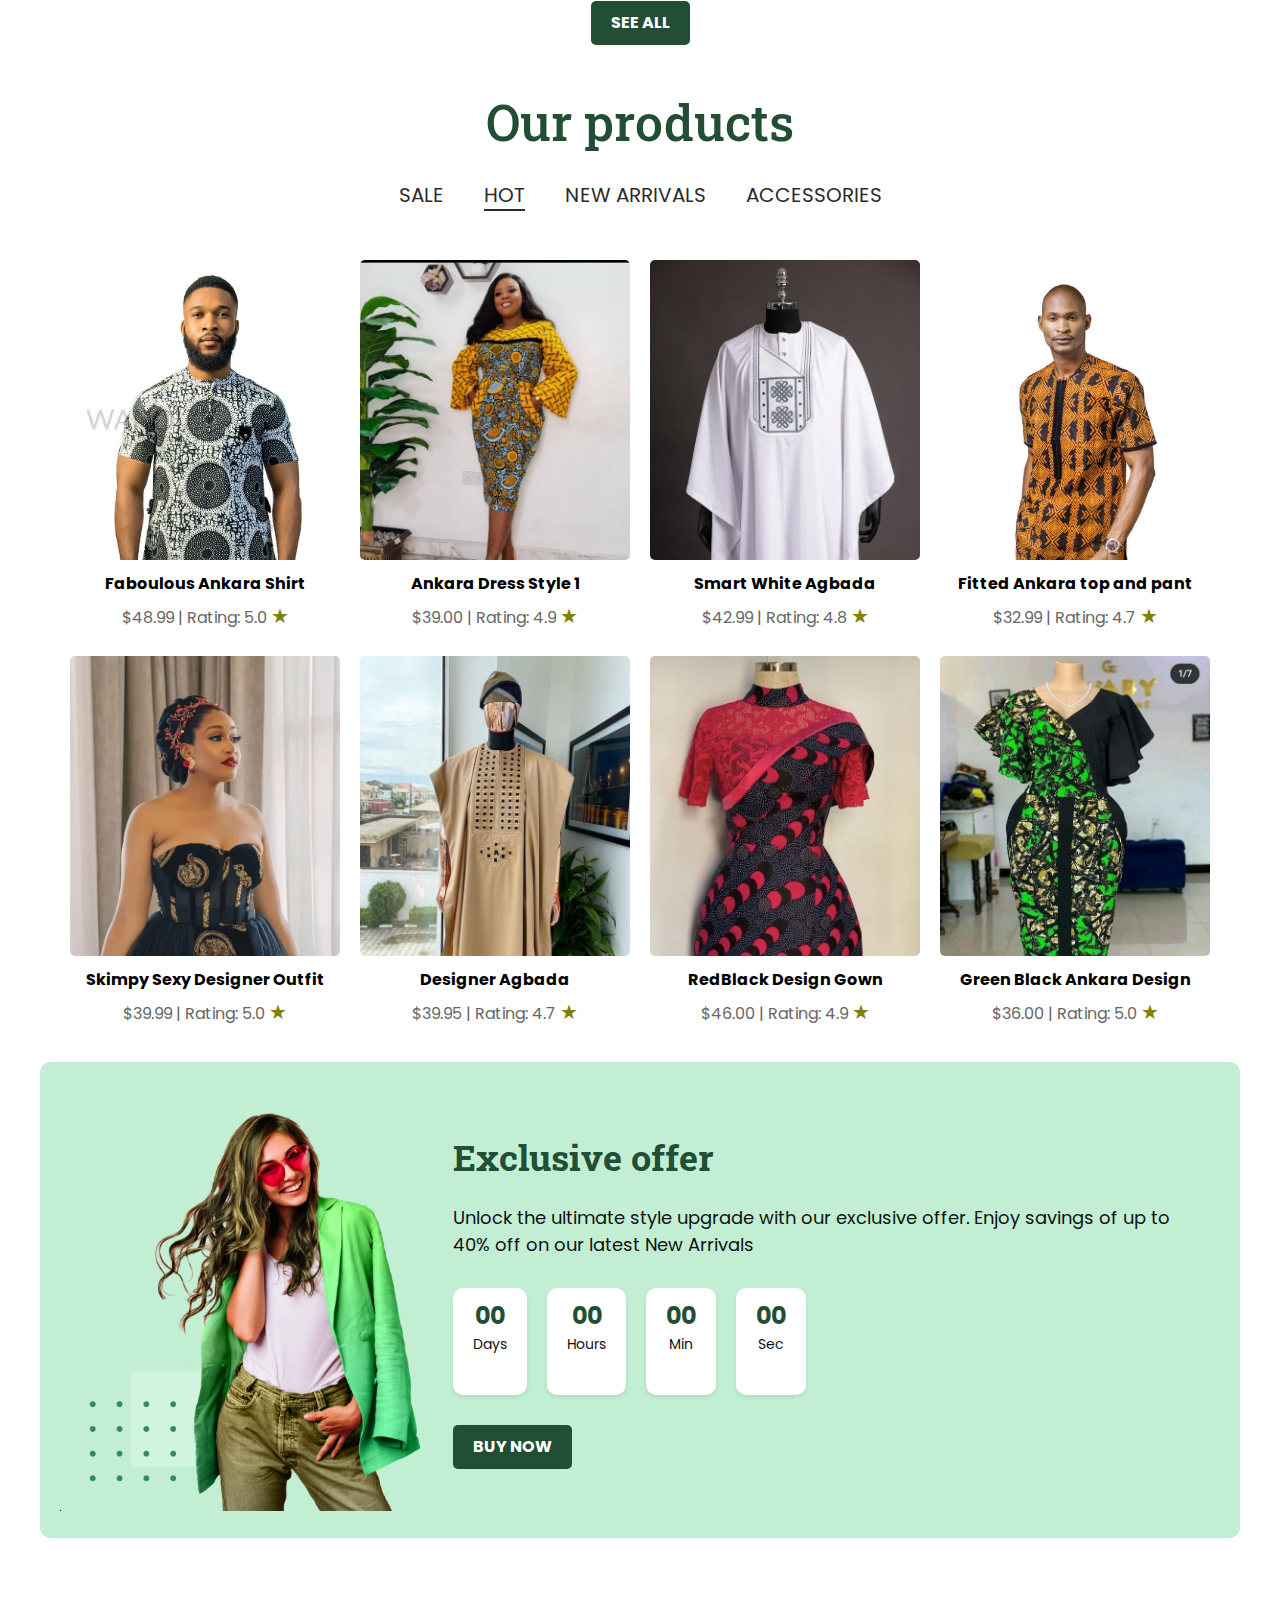
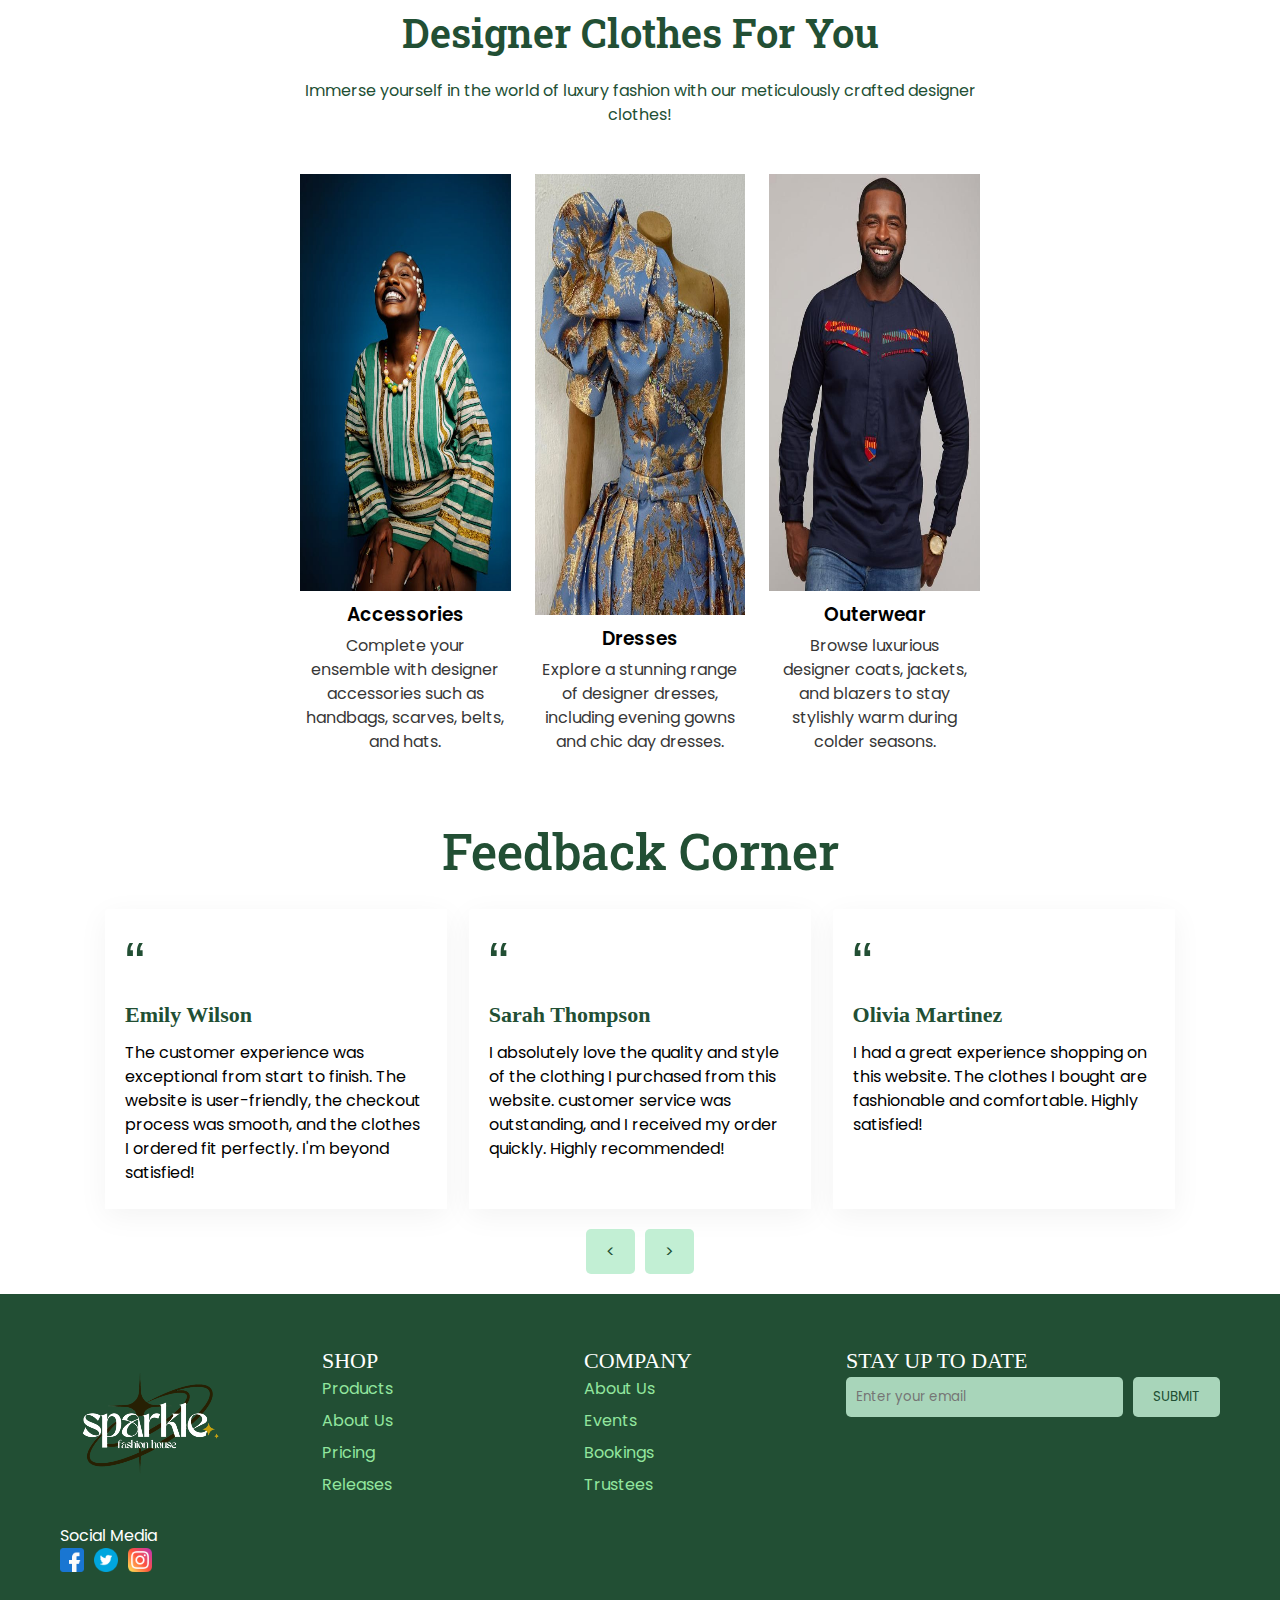
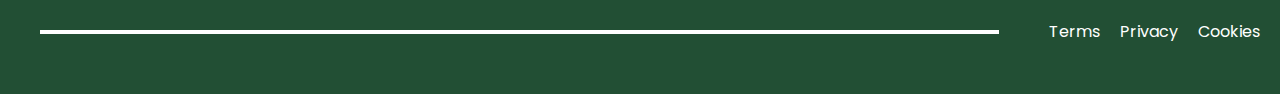
==== commit 04fbd0cc: "Added Marquee" ====
--- a/index.html
+++ b/index.html
@@ -74,6 +74,14 @@
       </div>
     </nav>
 
+    <div class="marquee">
+      <span
+        >Welcome to the fastest rising fashion industry in the world. You can go
+        to the upcoming events and announcements to know the lastest news and
+        offers in our store.</span
+      >
+    </div>
+
     <!-- ---------------------------------- ABDULSAMOD SECTION - HERO ---------------------------------------- -->
     <main>
       <section class="carousel-section">
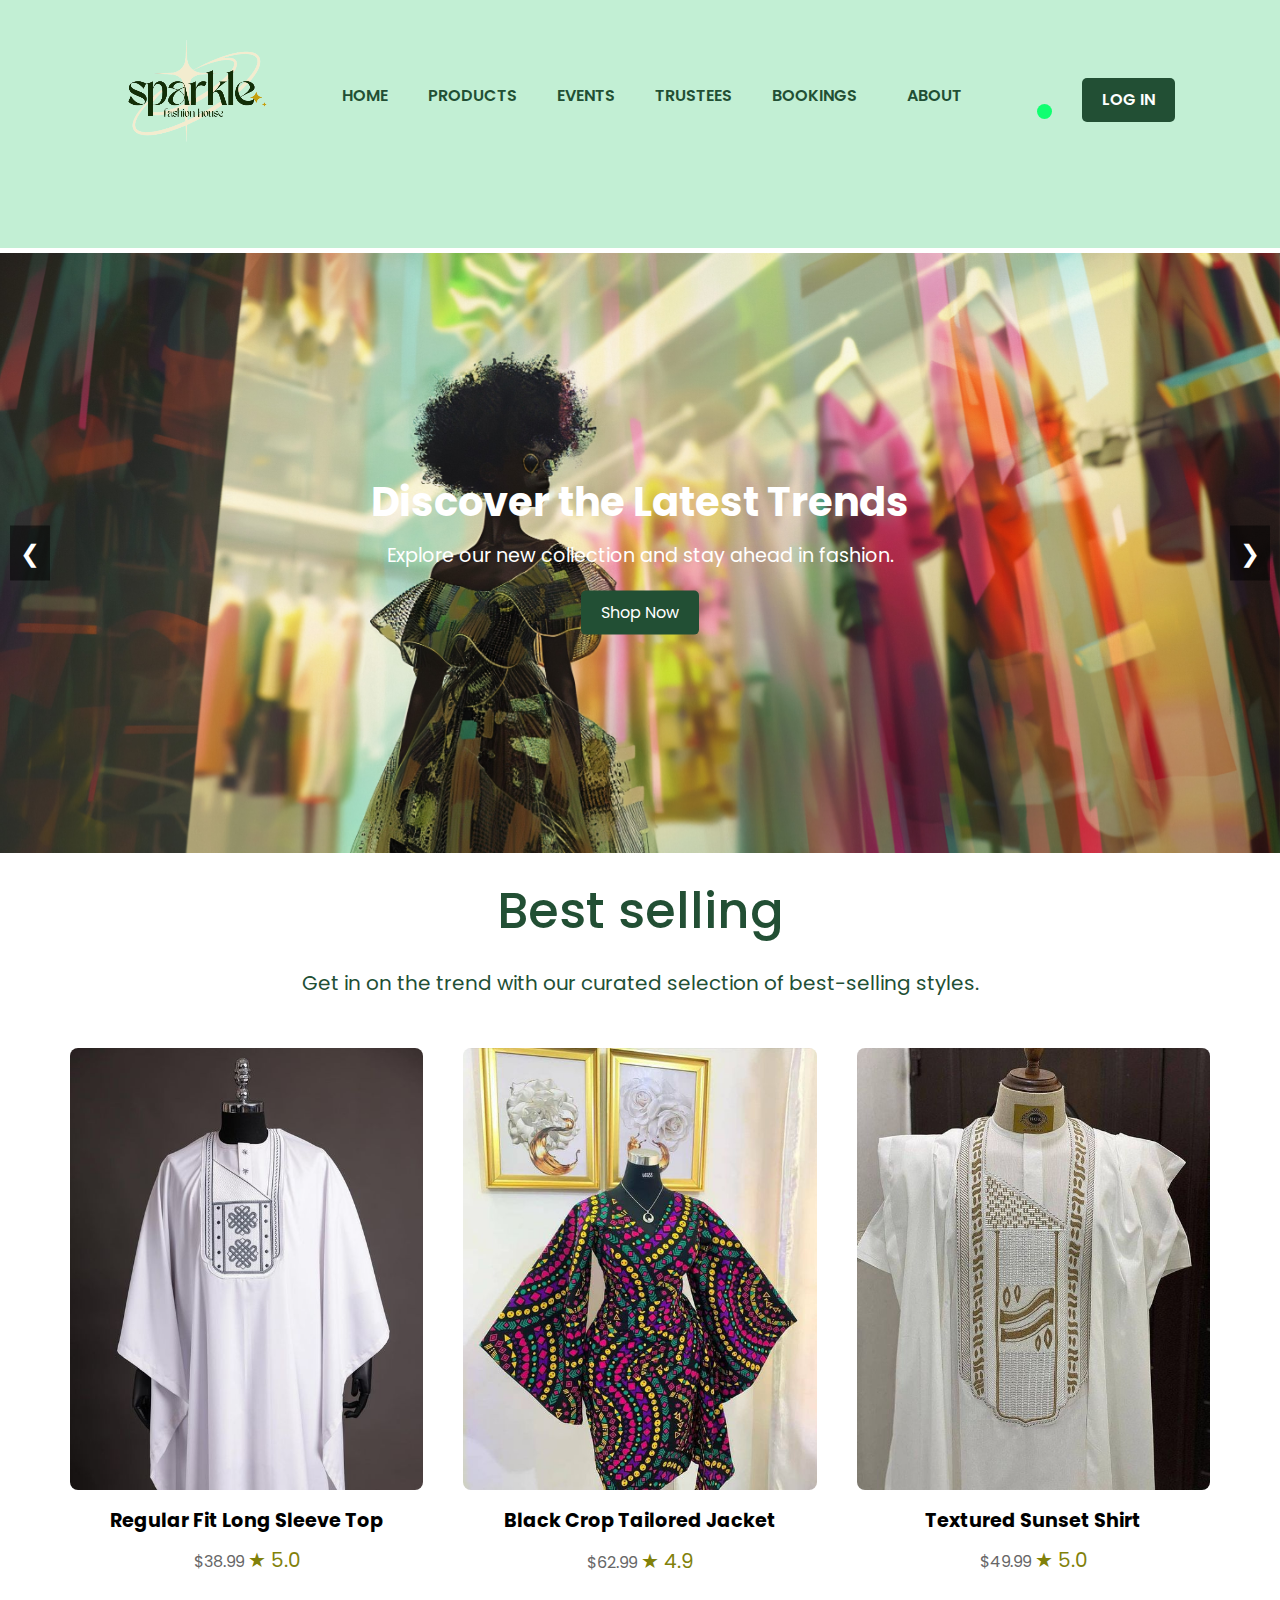
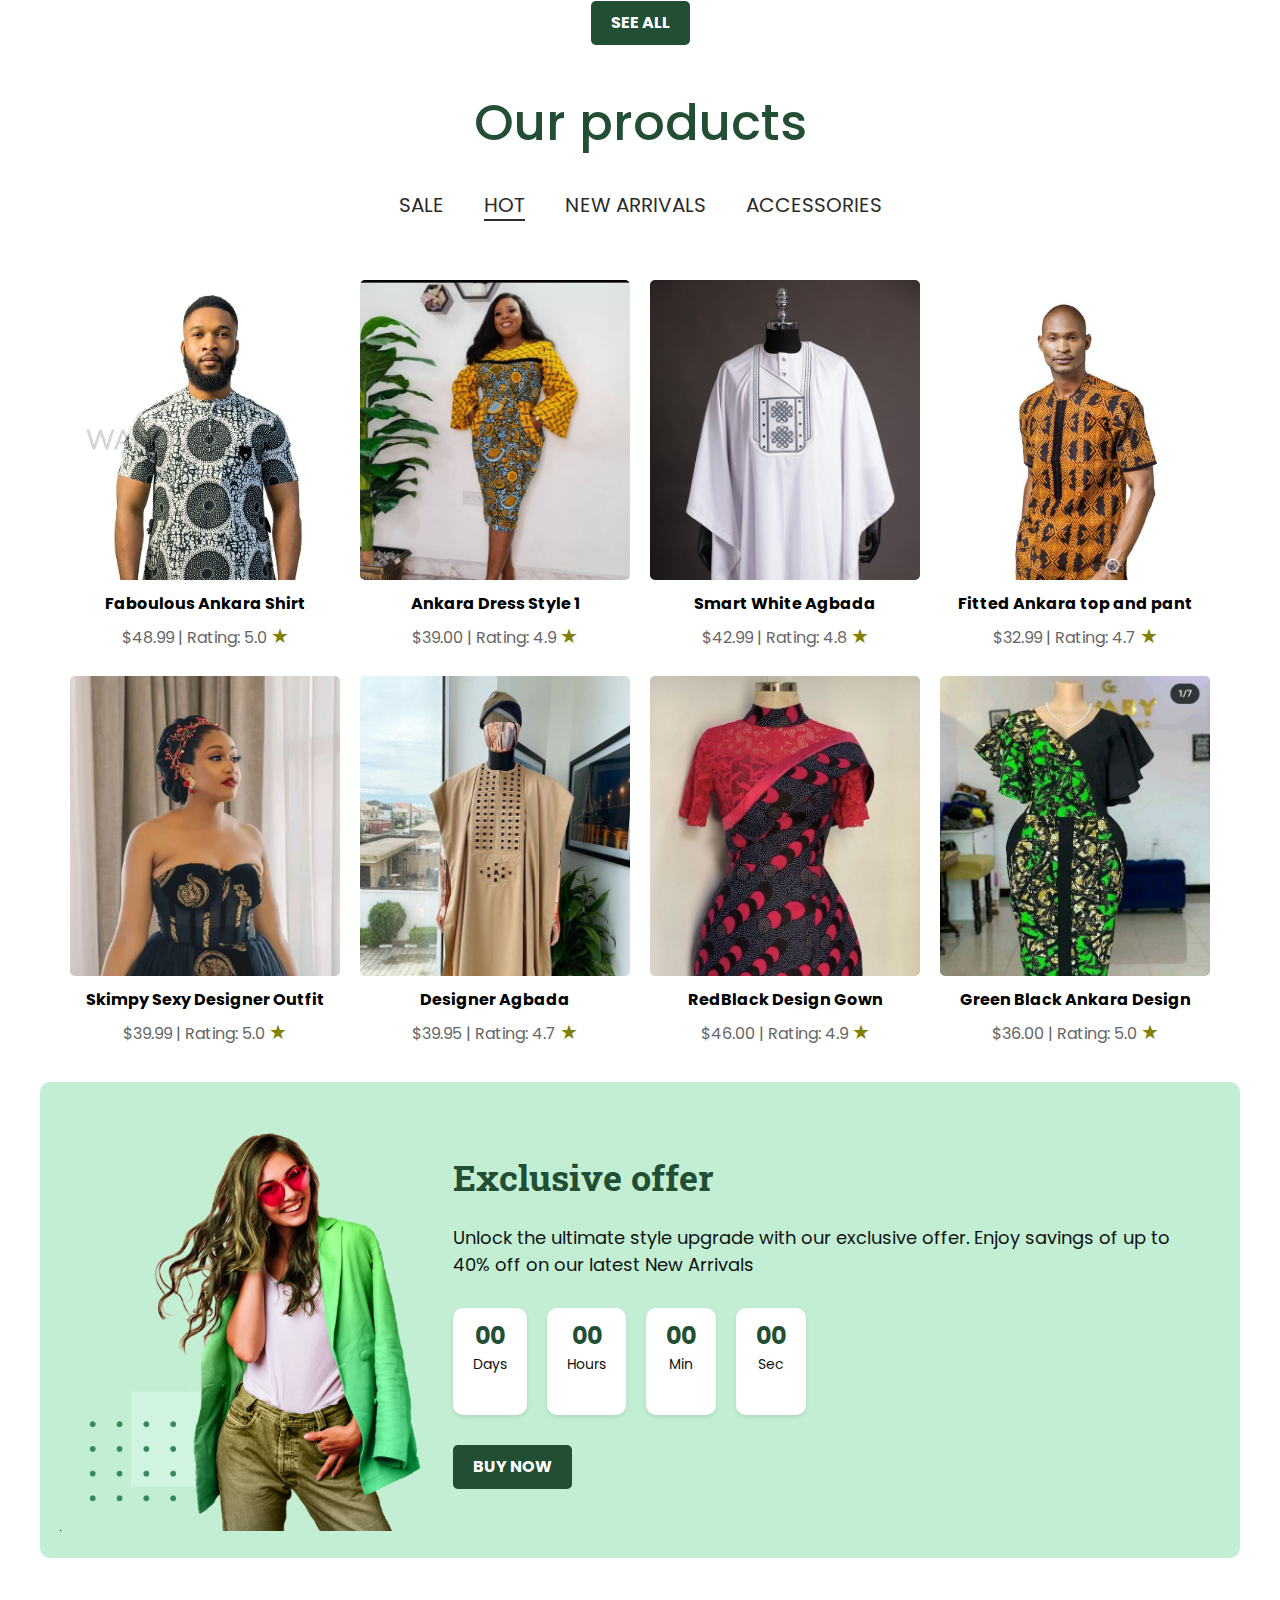
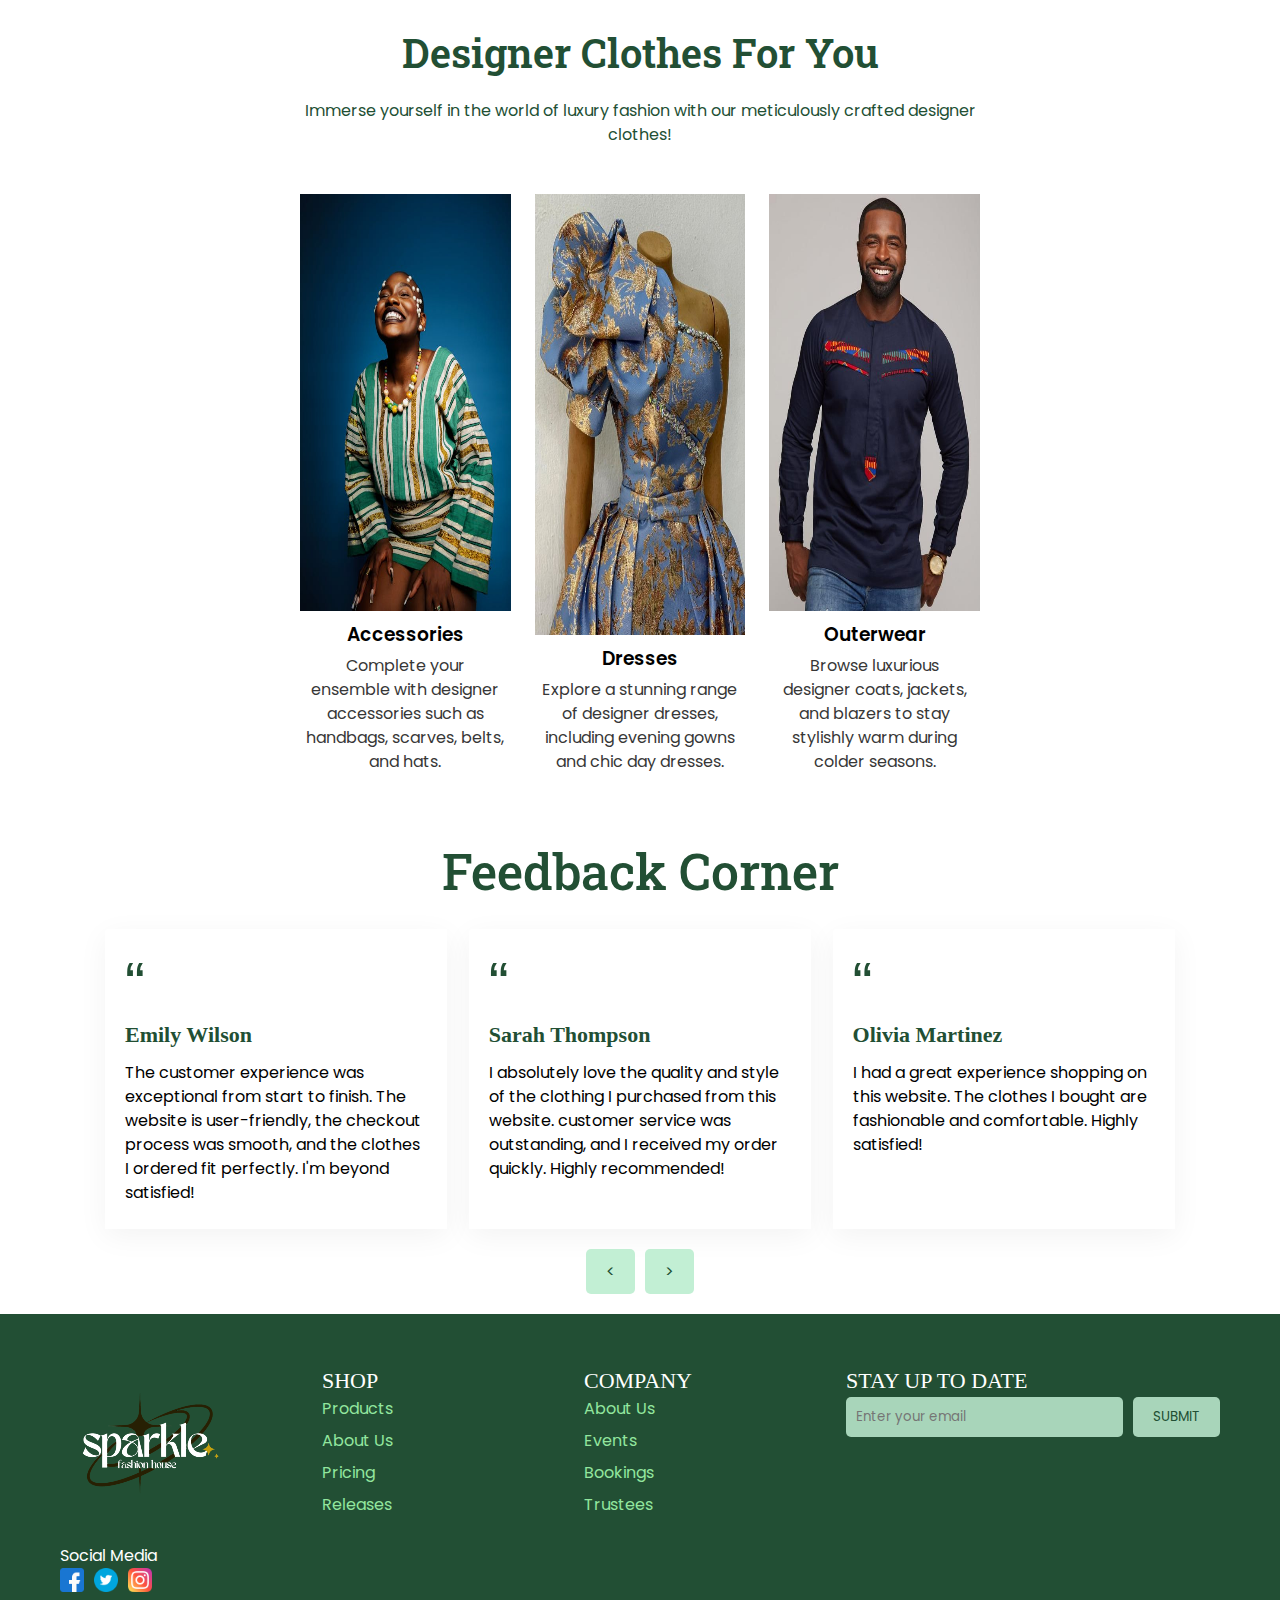
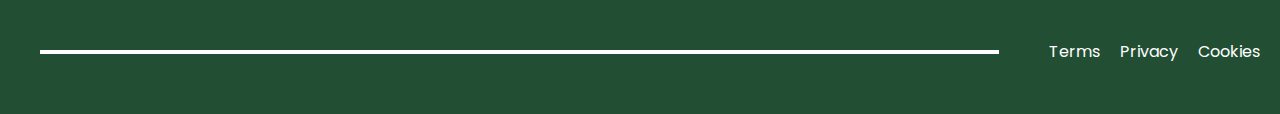
==== commit c154f498: "FinalWork on About Page" ====
--- a/index.html
+++ b/index.html
@@ -91,7 +91,7 @@
             <div class="carousel-caption">
               <h2>Discover the Latest Trends</h2>
               <p>Explore our new collection and stay ahead in fashion.</p>
-              <a href="#" class="carousel-btn">Shop Now</a>
+              <a href="products.html" class="carousel-btn">Shop Now</a>
             </div>
           </div>
           <div class="carousel-item">
@@ -99,7 +99,7 @@
             <div class="carousel-caption">
               <h2>Exclusive Summer Sale</h2>
               <p>Get up to 50% off on selected items.</p>
-              <a href="#" class="carousel-btn">Shop Now</a>
+              <a href="products.html" class="carousel-btn">Shop Now</a>
             </div>
           </div>
           <div class="carousel-item">
@@ -107,7 +107,7 @@
             <div class="carousel-caption">
               <h2>New Arrivals</h2>
               <p>Check out the latest additions to our collection.</p>
-              <a href="#" class="carousel-btn">Shop Now</a>
+              <a href="products.html" class="carousel-btn">Shop Now</a>
             </div>
           </div>
         </div>
@@ -142,7 +142,7 @@
         </div>
       </div>
       <div class="text-center">
-        <a href="#" class="btn">See all</a>
+        <a href="products.html" class="btn">See all</a>
       </div>
     </div>
 
@@ -244,7 +244,7 @@
             <p>Sec</p>
           </div>
         </div>
-        <a href="#" class="btn">Buy Now</a>
+        <a href="products.html" class="btn">Buy Now</a>
       </div>
     </div>
 
--- a/css/styles.css
+++ b/css/styles.css
@@ -1,7 +1,5 @@
-/* Combined and Responsive CSS File */
-
 /* Imports */
-@import url("https://fonts.googleapis.com/css2?family=Poppins:ital,wght@0,100;0,200;0,300;0,400;0,500;0,600;0,700;0,800;0,900;1,100;1,200;1,300;1,400;1,500;1,600;1,700;1,800;1,900&display=swap");
+@import url("https://fonts.googleapis.com/css2?family=Poppins:ital,wght@0,100;0,200;0,300;0,400;0,500;0,600;0,700;0,800;0,900&display=swap");
 @import url("https://fonts.googleapis.com/css2?family=Roboto+Slab:wght@100..900&display=swap");
 
 /* Base Styles */
@@ -40,14 +38,13 @@
   font-weight: 500;
   color: var(--primary-color);
   font-size: 50px;
-  font-family: "Roboto Slab", sans-serif;
   margin-bottom: 20px;
 }
 
 /* Navigation */
 .custom-nav ul {
   list-style: none;
-  padding: 10;
+  padding: 10px;
   margin: 15px 0 0 0;
   display: flex;
   justify-content: center;
@@ -101,7 +98,7 @@
   height: auto;
   border-radius: 8px;
   cursor: pointer;
-  object-fit: cover; /* Ensures the image covers the area without stretching */
+  object-fit: cover;
   object-position: top;
 }
 
@@ -131,7 +128,7 @@
 
 .product {
   background-color: #ffffff;
-  border-radius: 0px;
+  border-radius: 5px;
   padding: 10px;
   text-align: center;
 }
@@ -217,18 +214,15 @@
 }
 
 .close {
-  position: absolute;
-  top: 15px;
-  right: 35px;
-  color: #f1f1f1;
-  font-size: 40px;
+  color: #aaa;
+  float: right;
+  font-size: 28px;
   font-weight: bold;
-  transition: 0.3s;
 }
 
 .close:hover,
 .close:focus {
-  color: #bbb;
+  color: black;
   text-decoration: none;
   cursor: pointer;
 }
@@ -1034,7 +1028,7 @@
 
 .time-slot button {
   padding: 10px 20px;
-  background-color: var(--secondary-color);
+  background-color: var(--primary-color);
   color: #ffffff;
   border: none;
   border-radius: 5px;
@@ -1216,7 +1210,6 @@
 .first-text h1 {
   color: var(--primary-color);
   font-weight: 600;
-  font-size: medium;
   font-size: 40px;
   font-family: "roboto slab";
   text-align: center;
@@ -1225,7 +1218,6 @@
 .first-text p {
   color: var(--primary-color);
   text-align: center;
-  font-family: "Poppins";
 }
 
 .imagesandtexts {
@@ -1283,8 +1275,7 @@
   padding: 0 5px;
 }
 
-/* Ayotomide did the Marquee Section */
-
+/* Marquee Section */
 .marquee {
   width: 100%;
   overflow: hidden;
@@ -1308,74 +1299,6 @@
   }
   to {
     transform: translateX(-100%);
-  }
-}
-
-/* Media Queries for Designer Clothes */
-@media (max-width: 1168px) {
-  .designer-clothes-container {
-    padding: 50px 40px;
-  }
-}
-
-@media (max-width: 960px) {
-  .designer-clothes-container {
-    padding: 50px 40px;
-  }
-}
-
-@media (max-width: 900px) {
-  .designer-clothes-container {
-    padding: 50px 40px;
-  }
-}
-
-@media (max-width: 670px) {
-  .designer-clothes-container {
-    padding: 50px 40px;
-  }
-
-  .imagesandtexts {
-    width: 100%;
-    height: 50%;
-    display: flex;
-    justify-content: space-between;
-  }
-}
-
-@media (max-width: 500px) {
-  .designer-clothes-container {
-    padding: 50px 40px;
-    height: 100%;
-    width: 100%;
-  }
-
-  .designer-clothes-box {
-    width: 100%;
-    height: 100%;
-    display: flex;
-    flex-direction: column;
-    justify-content: center;
-    gap: 2rem;
-  }
-
-  .imagesandtexts {
-    width: 100%;
-    height: 100%;
-    display: flex;
-    flex-direction: column;
-    justify-content: space-between;
-    gap: 5rem;
-    align-items: center;
-  }
-
-  .image1-text1,
-  .image2-text2,
-  .image3-text3 {
-    width: 100%;
-    height: 100%;
-    display: flex;
-    flex-direction: column;
   }
 }
 
@@ -1476,6 +1399,7 @@
 .pagination-btn:hover {
   background-color: #1e3f2d;
 }
+
 /* Modal styles */
 .modal {
   display: none;
@@ -1486,7 +1410,6 @@
   width: 100%;
   height: 100%;
   overflow: auto;
-  background-color: rgb(0, 0, 0);
   background-color: rgba(0, 0, 0, 0.9);
 }
 
@@ -1506,7 +1429,9 @@
   height: auto;
   border-radius: 5px;
   margin-bottom: 20px;
-}
+  align-content: center;
+}
+
 .close {
   color: #aaa;
   float: right;
@@ -1529,11 +1454,10 @@
 }
 
 /* BOARD OF TRUSTEES PAGE */
-
 .board-of-trustees {
   width: 100%;
   padding: 50px 305px;
-  background-color: #f4f4f6; /* Added background color for better visual separation */
+  background-color: #f4f4f6;
 }
 
 .board-of-trustees-box {
@@ -1562,13 +1486,12 @@
 .first-text-bot p {
   color: var(--primary-color);
   text-align: center;
-  font-family: "Poppins", sans-serif;
 }
 
 .trustees-card-box {
   width: 100%;
   display: grid;
-  grid-template-columns: repeat(3, 1fr); /* 3 columns */
+  grid-template-columns: repeat(3, 1fr);
   gap: 20px;
 }
 
@@ -1578,15 +1501,14 @@
   box-shadow: 1px 1px 8px #e6e6e6;
   border-radius: 10px;
   overflow: hidden;
-  background: #fff; /* Added background color for cards */
+  background: #fff;
 }
 
 .trustee-img img {
   width: 100%;
-  height: 450px; /* Set a fixed height for the images */
-  object-fit: cover; /* Ensures the image covers the area without stretching */
+  height: 450px;
+  object-fit: cover;
   object-position: top;
-  /* border-radius: 5px; */
 }
 
 .trustee-text {
@@ -1632,7 +1554,7 @@
   }
 
   .trustees-card {
-    height: auto; /* Adjusted for better responsiveness */
+    height: auto;
   }
 }
 
@@ -1652,37 +1574,10 @@
   }
 }
 
-.product-grid {
-  display: grid;
-  grid-template-columns: repeat(3, 1fr); /* 3 columns */
-  gap: 20px;
-}
-
-/* Product Item */
-.product-item {
-  display: flex;
-  flex-direction: column;
-  align-items: center;
-  box-shadow: 1px 1px 8px #e6e6e6;
-  border-radius: 10px;
-  overflow: hidden;
-  background: #fff;
-  text-align: center;
-  padding: 20px;
-  cursor: pointer; /* Ensure cursor changes to a hand */
-}
-
-.product-item img {
-  width: 100%;
-  height: auto;
-  object-fit: cover;
-}
-
 /* Carousel Section */
 .carousel-section {
   position: relative;
   width: 100%;
-  /* margin: 0 auto; */
   overflow: hidden;
 }
 
@@ -1704,8 +1599,8 @@
 .carousel-item img {
   width: 100%;
   display: block;
-  height: 600px; /* Set a fixed height for the images */
-  object-fit: cover; /* Ensures the image covers the area without stretching */
+  height: 600px;
+  object-fit: cover;
   object-position: top;
 }
 
@@ -1768,3 +1663,215 @@
 .carousel-control:hover {
   background-color: rgba(0, 0, 0, 0.8);
 }
+
+/* Hero Section */
+.hero-section {
+  position: relative;
+  width: 100%;
+  height: 400px;
+  background-color: #f4f4f6;
+}
+
+.hero-section img {
+  width: 100%;
+  height: 100%;
+  object-fit: cover;
+  object-position: center;
+}
+
+.hero-section .hero-text {
+  position: absolute;
+  top: 50%;
+  left: 50%;
+  transform: translate(-50%, -50%);
+  text-align: center;
+  color: white;
+}
+
+.hero-section .hero-text h1 {
+  font-size: 3rem;
+  font-weight: bold;
+}
+
+/* About Us Section */
+.about-us-section {
+  padding: 50px 20px;
+  background-color: #ffffff;
+  text-align: center;
+}
+
+.about-us-section .container {
+  max-width: 800px;
+  margin: 0 auto;
+}
+
+.about-us-section h2 {
+  font-size: 2.5rem;
+  color: var(--primary-color);
+  margin-bottom: 20px;
+}
+
+.about-us-section p {
+  font-size: 1rem;
+  color: var(--dark-color);
+  margin-bottom: 20px;
+}
+
+.about-us-section .btn-primary {
+  padding: 10px 20px;
+  background-color: var(--primary-color);
+  color: #ffffff;
+  text-decoration: none;
+  border-radius: 5px;
+  transition: background-color 0.3s ease;
+}
+
+.about-us-section .btn-primary:hover {
+  background-color: #1e3f2d;
+}
+
+/* History Section */
+.history-section {
+  padding: 50px 20px;
+  background-color: #f4f4f6;
+}
+
+.history-section .container {
+  display: flex;
+  align-items: center;
+  justify-content: space-between;
+}
+
+.history-section img {
+  width: 50%;
+  height: auto;
+  border-radius: 5px;
+  margin-right: 20px;
+}
+
+.history-section .history-text {
+  max-width: 50%;
+}
+
+.history-section h2 {
+  font-size: 2.5rem;
+  color: var(--primary-color);
+  margin-bottom: 20px;
+}
+
+.history-section p {
+  font-size: 1rem;
+  color: var(--dark-color);
+  margin-bottom: 20px;
+}
+
+.history-section .btn-primary {
+  padding: 10px 20px;
+  background-color: var(--primary-color);
+  color: #ffffff;
+  text-decoration: none;
+  border-radius: 5px;
+  transition: background-color 0.3s ease;
+}
+
+.history-section .btn-primary:hover {
+  background-color: #1e3f2d;
+}
+
+/* Customer Stories Section */
+.customer-stories-section {
+  padding: 50px 20px;
+  background-color: #ffffff;
+  text-align: center;
+}
+
+.customer-stories-section .container {
+  max-width: 800px;
+  margin: 0 auto;
+}
+
+.customer-stories-section h2 {
+  font-size: 2.5rem;
+  color: var(--primary-color);
+  margin-bottom: 20px;
+}
+
+.customer-story {
+  background-color: #f4f4f6;
+  padding: 20px;
+  border-radius: 5px;
+  margin-bottom: 20px;
+}
+
+.customer-story p {
+  font-size: 1rem;
+  color: var(--dark-color);
+}
+
+/* Services Section */
+.services-section {
+  padding: 50px 20px;
+  background-color: #c2efd4;
+  text-align: center;
+}
+
+.services-section .container {
+  max-width: 800px;
+  margin: 0 auto;
+}
+
+.services-section h2 {
+  font-size: 2.5rem;
+  color: var(--primary-color);
+  margin-bottom: 20px;
+}
+
+.services-grid {
+  display: flex;
+  justify-content: space-around;
+  flex-wrap: wrap;
+  gap: 20px;
+}
+
+.service-item {
+  background-color: #ffffff;
+  padding: 20px;
+  border-radius: 5px;
+  width: calc(25% - 20px);
+  box-shadow: 0 2px 4px rgba(0, 0, 0, 0.1);
+}
+
+.service-item h3 {
+  font-size: 1.5rem;
+  color: var(--primary-color);
+  margin-bottom: 10px;
+}
+
+.service-item p {
+  font-size: 1rem;
+  color: var(--dark-color);
+}
+
+/* Responsive Styles */
+@media (max-width: 768px) {
+  .history-section .container {
+    flex-direction: column;
+  }
+
+  .history-section img {
+    width: 100%;
+    margin-bottom: 20px;
+  }
+
+  .history-section .history-text {
+    max-width: 100%;
+  }
+
+  .services-grid {
+    flex-direction: column;
+  }
+
+  .service-item {
+    width: 100%;
+  }
+}
